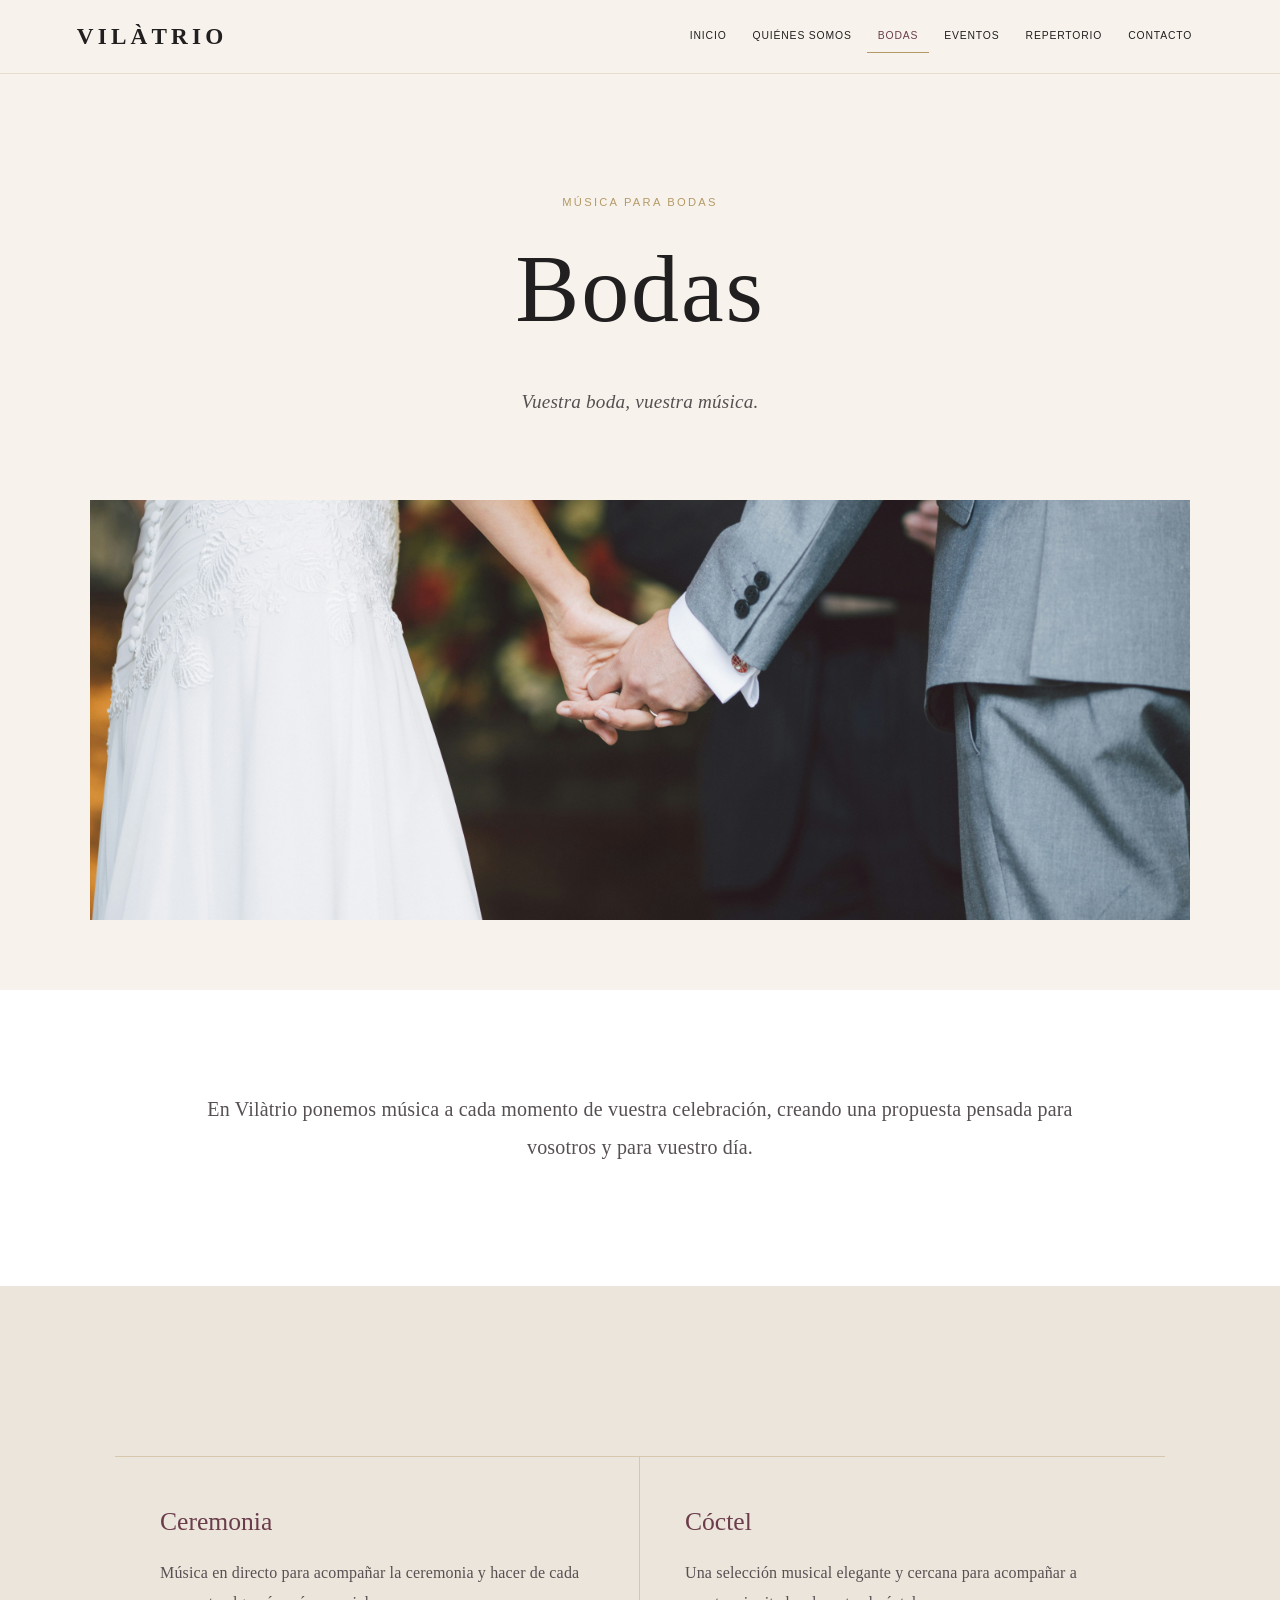
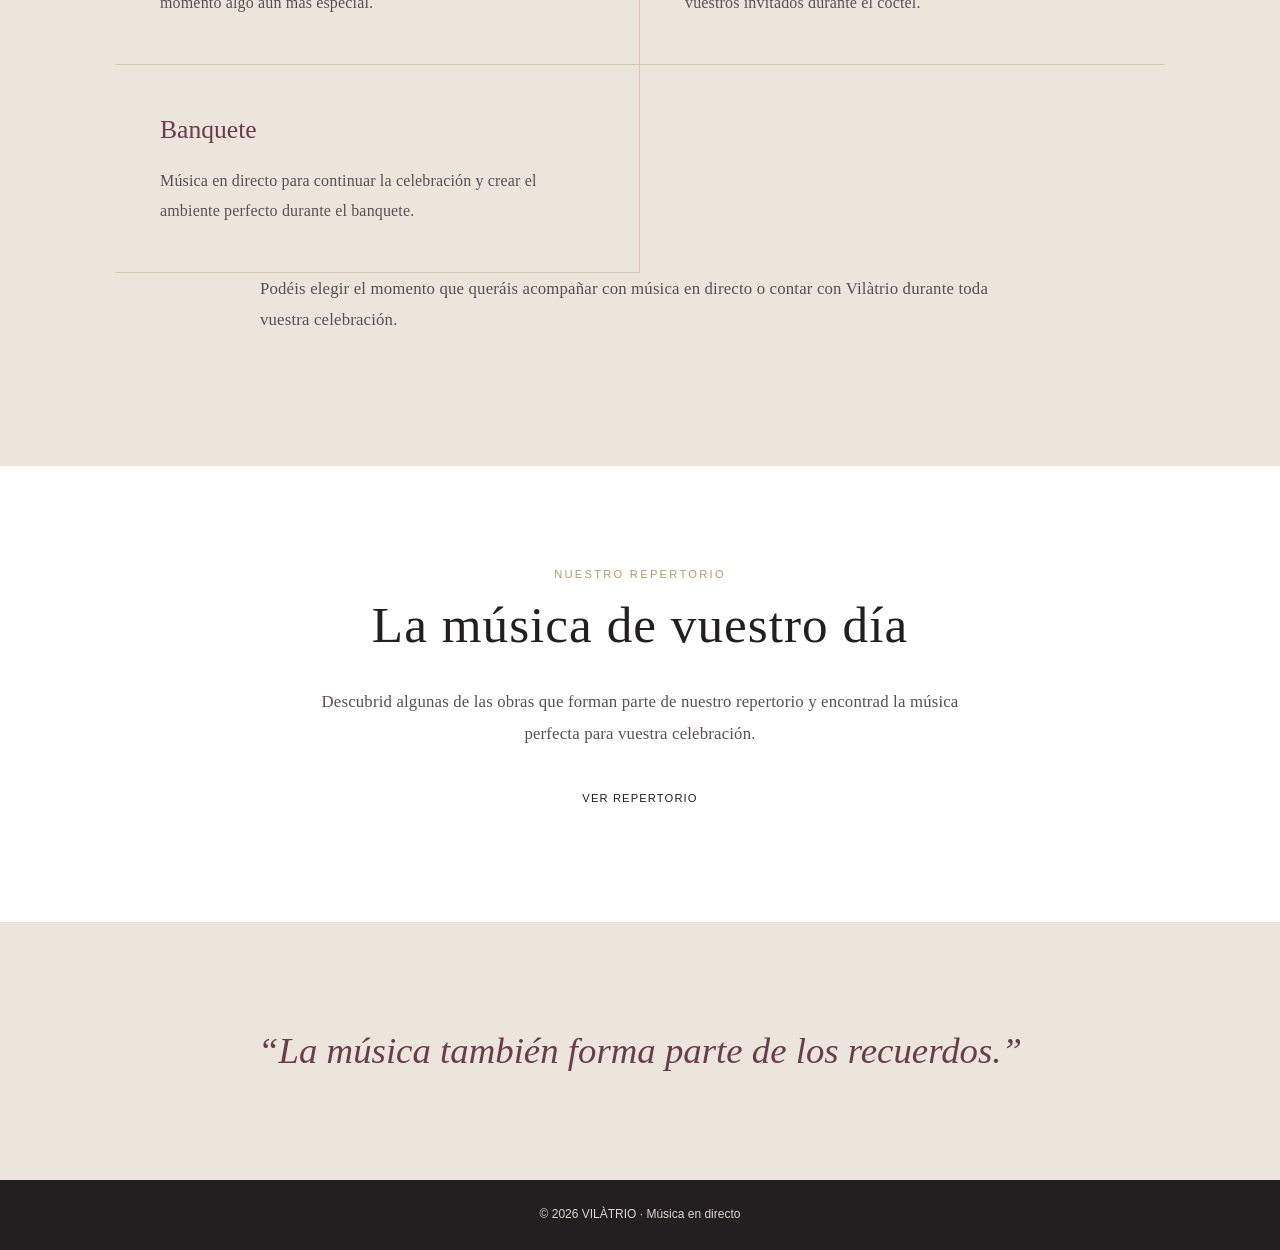
==== bodas.html @ 9347cb8e "Update bodas.html" ====
<!doctype html>
<html lang="es">

<head>
<meta charset="utf-8">
<meta name="viewport" content="width=device-width, initial-scale=1">
<title>VILÀTRIO | Bodas</title>
<link rel="stylesheet" href="style.css">
</head>

<body>

<nav>
    <a class="logo" href="index.html">VILÀTRIO</a>

    <div class="tabs">
        <a href="index.html">Inicio</a>
        <a href="vilatrio.html">Quiénes somos</a>
        <a class="active" href="bodas.html">Bodas</a>
        <a href="eventos.html">Eventos</a>
        <a href="repertorio.html">Repertorio</a>
        <a href="contacto.html">Contacto</a>
    </div>
</nav>

<section class="wedding-intro">

    <div class="section-head">

        <div class="eyebrow">Música para bodas</div>

        <h1>Bodas</h1>

        <p>
            Vuestra boda, vuestra música.
        </p>

    </div>

</section>

<section class="wedding-image">

    <img src="the-hk-photo-company-t72WgCWLZpQ-unsplash.jpg"
         alt="Momento de una boda">

</section>

<section class="wedding-introduction">

    <div class="about-content">

        <p>
            En Vilàtrio ponemos música a cada momento de vuestra celebración,
            creando una propuesta pensada para vosotros y para vuestro día.
        </p>

    </div>

</section>

<section class="wedding-moments">

    <div class="wedding-moment-list">

        <div class="wedding-moment">

            <h3>Ceremonia</h3>

            <p>
                Música en directo para acompañar la ceremonia y hacer de cada
                momento algo aún más especial.
            </p>

        </div>

        <div class="wedding-moment">

            <h3>Cóctel</h3>

            <p>
                Una selección musical elegante y cercana para acompañar a
                vuestros invitados durante el cóctel.
            </p>

        </div>

        <div class="wedding-moment">

            <h3>Banquete</h3>

            <p>
                Música en directo para continuar la celebración y crear el
                ambiente perfecto durante el banquete.
            </p>

        </div>

    </div>

    <div class="about-content wedding-choice">

        <p>
            Podéis elegir el momento que queráis acompañar con música en directo
            o contar con Vilàtrio durante toda vuestra celebración.
        </p>

    </div>

</section>

<section class="wedding-repertoire">

    <div class="section-head">

        <div class="eyebrow">Nuestro repertorio</div>

        <h2>La música de vuestro día</h2>

        <p>
            Descubrid algunas de las obras que forman parte de nuestro repertorio
            y encontrad la música perfecta para vuestra celebración.
        </p>

        <br>

        <a class="btn" href="repertorio.html">
            Ver repertorio
        </a>

    </div>

</section>

<section class="quote">

    <blockquote>
        “La música también forma parte de los recuerdos.”
    </blockquote>

</section>

<footer>
    © 2026 VILÀTRIO · Música en directo
</footer>

</body>
</html>
---- style.css ----
:root {
    --cream: #f7f3ec;
    --dark: #211f20;
    --burgundy: #6b3d4b;
    --gold: #b59a67;
    --white: #ffffff;
}

* {
    box-sizing: border-box;
    margin: 0;
    padding: 0;
}

html {
    scroll-behavior: smooth;
}

body {
    font-family: Georgia, "Times New Roman", serif;
    color: var(--dark);
    background: var(--cream);
    line-height: 1.6;
}

/* NAVEGACIÓN */

nav {
    position: sticky;
    top: 0;
    z-index: 10;
    display: flex;
    justify-content: space-between;
    align-items: center;
    padding: 18px 6%;
    background: rgba(247, 243, 236, 0.96);
    backdrop-filter: blur(10px);
    border-bottom: 1px solid rgba(181, 154, 103, 0.25);
}

.logo {
    font-size: 1.45rem;
    letter-spacing: 0.18em;
    color: var(--dark);
    font-weight: bold;
    text-decoration: none;
}

.tabs {
    display: flex;
    gap: 4px;
    flex-wrap: wrap;
    justify-content: flex-end;
}

.tabs a {
    font-family: Arial, sans-serif;
    text-transform: uppercase;
    letter-spacing: 0.08em;
    font-size: 0.65rem;
    color: var(--dark);
    text-decoration: none;
    padding: 8px 11px;
    border-bottom: 1px solid transparent;
    transition: 0.25s;
}

.tabs a:hover,
.tabs a.active {
    color: var(--burgundy);
    border-bottom-color: var(--gold);
}

/* PORTADA */

.hero {
    min-height: calc(100vh - 72px);
    display: grid;
    place-items: center;
    text-align: center;
    padding: 100px 7%;
    position: relative;
    overflow: hidden;

    /* Aquí irá la foto del trío */
    background-image:
        linear-gradient(
            rgba(20, 18, 18, 0.38),
            rgba(20, 18, 18, 0.38)
        ),
        url("hero.jpg");

    background-size: cover;
    background-position: center;
    background-repeat: no-repeat;
    color: white;
}

.hero-content {
    position: relative;
    z-index: 2;
}

.hero-logo {
    font-size: clamp(4rem, 11vw, 8rem);
    line-height: 0.9;
    letter-spacing: 0.1em;
    font-weight: normal;
    margin-bottom: 22px;
    text-shadow: 0 2px 18px rgba(0, 0, 0, 0.25);
}

.hero-subtitle {
    font-family: Arial, sans-serif;
    font-size: clamp(0.9rem, 2vw, 1.15rem);
    text-transform: uppercase;
    letter-spacing: 0.28em;
    margin-bottom: 35px;
    text-shadow: 0 2px 10px rgba(0, 0, 0, 0.3);
}

.btn {
    display: inline-block;
    background: var(--white);
    color: var(--dark);
    text-decoration: none;
    padding: 14px 27px;
    font-family: Arial, sans-serif;
    text-transform: uppercase;
    letter-spacing: 0.1em;
    font-size: 0.7rem;
    transition: 0.25s;
}

.btn:hover {
    background: var(--burgundy);
    color: white;
}

/* INTRODUCCIÓN */

section {
    padding: 100px 7%;
}

.intro {
    background: var(--cream);
}

.section-head {
    max-width: 760px;
    margin: 0 auto;
    text-align: center;
}

.section-head h2 {
    font-size: clamp(2rem, 4.5vw, 3.2rem);
    font-weight: normal;
    color: var(--dark);
    margin-bottom: 20px;
}

.section-head p {
    font-size: 1.05rem;
    color: #575052;
    max-width: 650px;
    margin: auto;
}

/* FRASE */

.quote {
    text-align: center;
    background: #ece5dc;
}

.quote blockquote {
    max-width: 850px;
    margin: auto;
    font-size: clamp(1.5rem, 3vw, 2.3rem);
    font-style: italic;
    color: var(--burgundy);
}

/* ELEMENTOS GENERALES */

.eyebrow {
    font-family: Arial, sans-serif;
    text-transform: uppercase;
    letter-spacing: 0.2em;
    color: var(--gold);
    font-size: 0.7rem;
}

footer {
    padding: 25px;
    background: var(--dark);
    color: #ddd6ce;
    text-align: center;
    font-family: Arial, sans-serif;
    font-size: 0.75rem;
}

/* MÓVIL */

@media (max-width: 800px) {

    nav {
        padding: 13px 4%;
        align-items: center;
        gap: 10px;
    }

    .logo {
        font-size: 1rem;
        flex-shrink: 0;
    }

    .tabs {
        gap: 1px;
    }

    .tabs a {
        font-size: 0.5rem;
        padding: 5px 5px;
    }

    .hero {
        min-height: calc(100vh - 60px);
        padding: 80px 6%;
    }

    .hero-logo {
        font-size: clamp(3rem, 15vw, 5rem);
    }

    .hero-subtitle {
        font-size: 0.7rem;
        letter-spacing: 0.2em;
    }

    section {
        padding: 75px 6%;
    }
}
/* PÁGINAS INTERIORES */

.about-intro {
    background: var(--cream);
    padding: 120px 7% 100px;
}

.about-intro h1 {
    font-size: clamp(3rem, 7vw, 5.5rem);
    color: var(--dark);
    font-weight: normal;
    letter-spacing: .03em;
    margin-bottom: 22px;
}

.about-intro .section-head p {
    font-size: 1.15rem;
    color: #575052;
}

.about-text {
    background: white;
    padding: 95px 7%;
}

.about-content {
    max-width: 760px;
    margin: auto;
}

.about-content h2 {
    font-size: clamp(2rem, 4vw, 3rem);
    font-weight: normal;
    color: var(--burgundy);
    margin-bottom: 28px;
}

.about-content p {
    color: #575052;
    font-size: 1.05rem;
    margin-bottom: 20px;
}

.musicians {
    background: #ece5dc;
}

.wedding-options,
.event-options {
    background: var(--cream);
}

.wedding-options .cards,
.event-options .cards {
    max-width: 1100px;
    margin: 55px auto 0;
    display: grid;
    grid-template-columns: repeat(3, 1fr);
    gap: 25px;
}

.wedding-options .card,
.event-options .card {
    background: white;
    border: 1px solid rgba(181,154,103,.35);
    padding: 38px 30px;
    text-align: center;
}

.wedding-options .card h3,
.event-options .card h3 {
    color: var(--burgundy);
    font-size: 1.35rem;
    font-weight: normal;
    margin-bottom: 12px;
}

.wedding-options .card p,
.event-options .card p {
    color: #575052;
    font-size: .95rem;
}

.repertoire-link {
    background: white;
    text-align: center;
}

@media(max-width:800px) {

    .about-intro {
        padding: 85px 6% 70px;
    }

    .about-text {
        padding: 70px 6%;
    }

    .wedding-options .cards,
    .event-options .cards {
        grid-template-columns: 1fr;
        margin-top: 40px;
    }

}
/* REPERTORIO */

.repertoire-categories {
    background: #ece5dc;
}

.repertoire-list {
    max-width: 1050px;
    margin: 55px auto 0;
    display: grid;
    grid-template-columns: repeat(2, 1fr);
    gap: 0;
    border-top: 1px solid rgba(181,154,103,.4);
}

.repertoire-list > div {
    padding: 40px 45px;
    border-bottom: 1px solid rgba(181,154,103,.4);
}

.repertoire-list > div:nth-child(odd) {
    border-right: 1px solid rgba(181,154,103,.4);
}

.repertoire-list h3 {
    font-size: 1.5rem;
    font-weight: normal;
    color: var(--burgundy);
    margin-bottom: 12px;
}

.repertoire-list p {
    color: #575052;
    font-size: 1rem;
    max-width: 430px;
}

.dossier-link {
    background: var(--cream);
    text-align: center;
}

.dossier-link .section-head {
    max-width: 700px;
}

@media(max-width:800px) {

    .repertoire-list {
        grid-template-columns: 1fr;
    }

    .repertoire-list > div {
        padding: 32px 10px;
    }

    .repertoire-list > div:nth-child(odd) {
        border-right: none;
    }

}
/* CONTACTO */

.contact-intro {
    background: var(--cream);
    padding: 120px 7% 100px;
}

.contact-intro h1 {
    font-size: clamp(3rem, 7vw, 5.5rem);
    color: var(--dark);
    font-weight: normal;
    margin-bottom: 22px;
}

.contact-intro .section-head p {
    font-size: 1.15rem;
    color: #575052;
}

.contact-details {
    background: white;
    padding: 95px 7%;
}

.contact-content {
    max-width: 1050px;
    margin: auto;
    display: grid;
    grid-template-columns: 1fr 1fr;
    gap: 80px;
    align-items: center;
}

.contact-text h2 {
    font-size: clamp(2rem, 4vw, 3rem);
    font-weight: normal;
    color: var(--burgundy);
    margin-bottom: 25px;
}

.contact-text p {
    color: #575052;
    font-size: 1.05rem;
    margin-bottom: 20px;
}

.contact-links {
    display: flex;
    flex-direction: column;
    align-items: flex-start;
    gap: 16px;
}

.contact-links a:not(.btn) {
    color: var(--dark);
    text-decoration: none;
    font-size: 1rem;
    border-bottom: 1px solid rgba(181,154,103,.45);
    padding-bottom: 5px;
    transition: .25s;
}

.contact-links a:not(.btn):hover {
    color: var(--burgundy);
}

.contact-links .btn {
    margin-top: 15px;
}

.moments {
    background: #ece5dc;
}

.gallery {
    max-width: 1100px;
    margin: 55px auto 0;
    display: grid;
    grid-template-columns: repeat(3, 1fr);
    gap: 20px;
}

.gallery-placeholder {
    min-height: 330px;
    background: rgba(255,255,255,.55);
    border: 1px solid rgba(181,154,103,.35);
    display: grid;
    place-items: center;
}

.gallery-placeholder span {
    font-family: Arial, sans-serif;
    text-transform: uppercase;
    letter-spacing: .15em;
    font-size: .65rem;
    color: #8a7d7f;
}

@media(max-width:800px) {

    .contact-intro {
        padding: 85px 6% 70px;
    }

    .contact-details {
        padding: 70px 6%;
    }

    .contact-content {
        grid-template-columns: 1fr;
        gap: 50px;
    }

    .gallery {
        grid-template-columns: 1fr;
        margin-top: 40px;
    }

    .gallery-placeholder {
        min-height: 250px;
    }

}
/* IMÁGENES AMBIENTALES */

.about-image {
    width: 100%;
    padding: 45px 7%;
    background: white;
    display: flex;
    justify-content: center;
}

.about-image img {
    width: 650px;
    height: 400px !important;
    object-fit: cover;
    display: block;
}

@media(max-width:800px) {

    .about-image {
        padding: 35px 6%;
    }

    .about-image img {
        width: 100%;
        max-width: 420px;
        height: 260px !important;
    }

}
/* BODAS */

.wedding-intro {
    background: var(--cream);
    padding: 120px 7% 80px;
}

.wedding-intro h1 {
    font-size: clamp(3.5rem, 8vw, 6rem);
    font-weight: 400;
    color: var(--dark);
    letter-spacing: .03em;
    margin-bottom: 18px;
}

.wedding-intro .section-head p {
    font-size: 1.2rem;
    color: #575052;
    font-style: italic;
}

.wedding-image {
    width: 100%;
    padding: 0 7% 90px;
    background: var(--cream);
    display: flex;
    justify-content: center;
}

.wedding-image img {
    width: 100%;
    max-width: 1100px;
    height: 520px;
    object-fit: cover;
    display: block;
}

.wedding-introduction {
    background: white;
    padding: 100px 7%;
}

.wedding-moments {
    background: #ece5dc;
    padding: 110px 7%;
}

.wedding-moment-list {
    max-width: 1050px;
    margin: 60px auto 0;
    display: grid;
    grid-template-columns: repeat(2, 1fr);
    border-top: 1px solid rgba(181,154,103,.4);
}

.wedding-moment {
    padding: 45px;
    border-bottom: 1px solid rgba(181,154,103,.4);
}

.wedding-moment:nth-child(odd) {
    border-right: 1px solid rgba(181,154,103,.4);
}

.wedding-moment h3 {
    font-size: 1.6rem;
    font-weight: 400;
    color: var(--burgundy);
    margin-bottom: 15px;
}

.wedding-moment p {
    color: #575052;
    font-size: 1rem;
    line-height: 1.9;
    font-weight: 400;
}

.wedding-repertoire {
    background: white;
    text-align: center;
    padding: 100px 7%;
}

/* TEXTO MÁS FINO Y ELEGANTE */

.about-content p,
.section-head p,
.wedding-moment p,
.contact-text p,
.repertoire-list p {
    font-weight: 400;
    line-height: 1.9;
    letter-spacing: .01em;
}

.about-content h2,
.section-head h2,
.about-intro h1,
.contact-intro h1,
.wedding-intro h1 {
    font-weight: 400;
    letter-spacing: .02em;
}

@media(max-width:800px) {

    .wedding-intro {
        padding: 85px 6% 60px;
    }

    .wedding-image {
        padding: 0 6% 65px;
    }

    .wedding-image img {
        height: 360px;
    }

    .wedding-introduction {
        padding: 75px 6%;
    }

    .wedding-moments {
        padding: 75px 6%;
    }

    .wedding-moment-list {
        grid-template-columns: 1fr;
        margin-top: 40px;
    }

    .wedding-moment {
        padding: 32px 10px;
    }

    .wedding-moment:nth-child(odd) {
        border-right: none;
    }

    .wedding-repertoire {
        padding: 75px 6%;
    }

}
/* AJUSTE DEFINITIVO IMAGEN BODAS */

.wedding-image {
    width: 100%;
    padding: 0 7% 70px !important;
    background: var(--cream);
    display: flex;
    justify-content: center;
}

.wedding-image img {
    display: block !important;
    width: 100% !important;
    max-width: 1100px !important;
    height: 420px !important;
    max-height: 420px !important;
    object-fit: cover !important;
}
.wedding-introduction .about-content {
    max-width: 900px;
    text-align: center;
}

.wedding-introduction .about-content p {
    font-size: 1.25rem;
    line-height: 1.9;
}
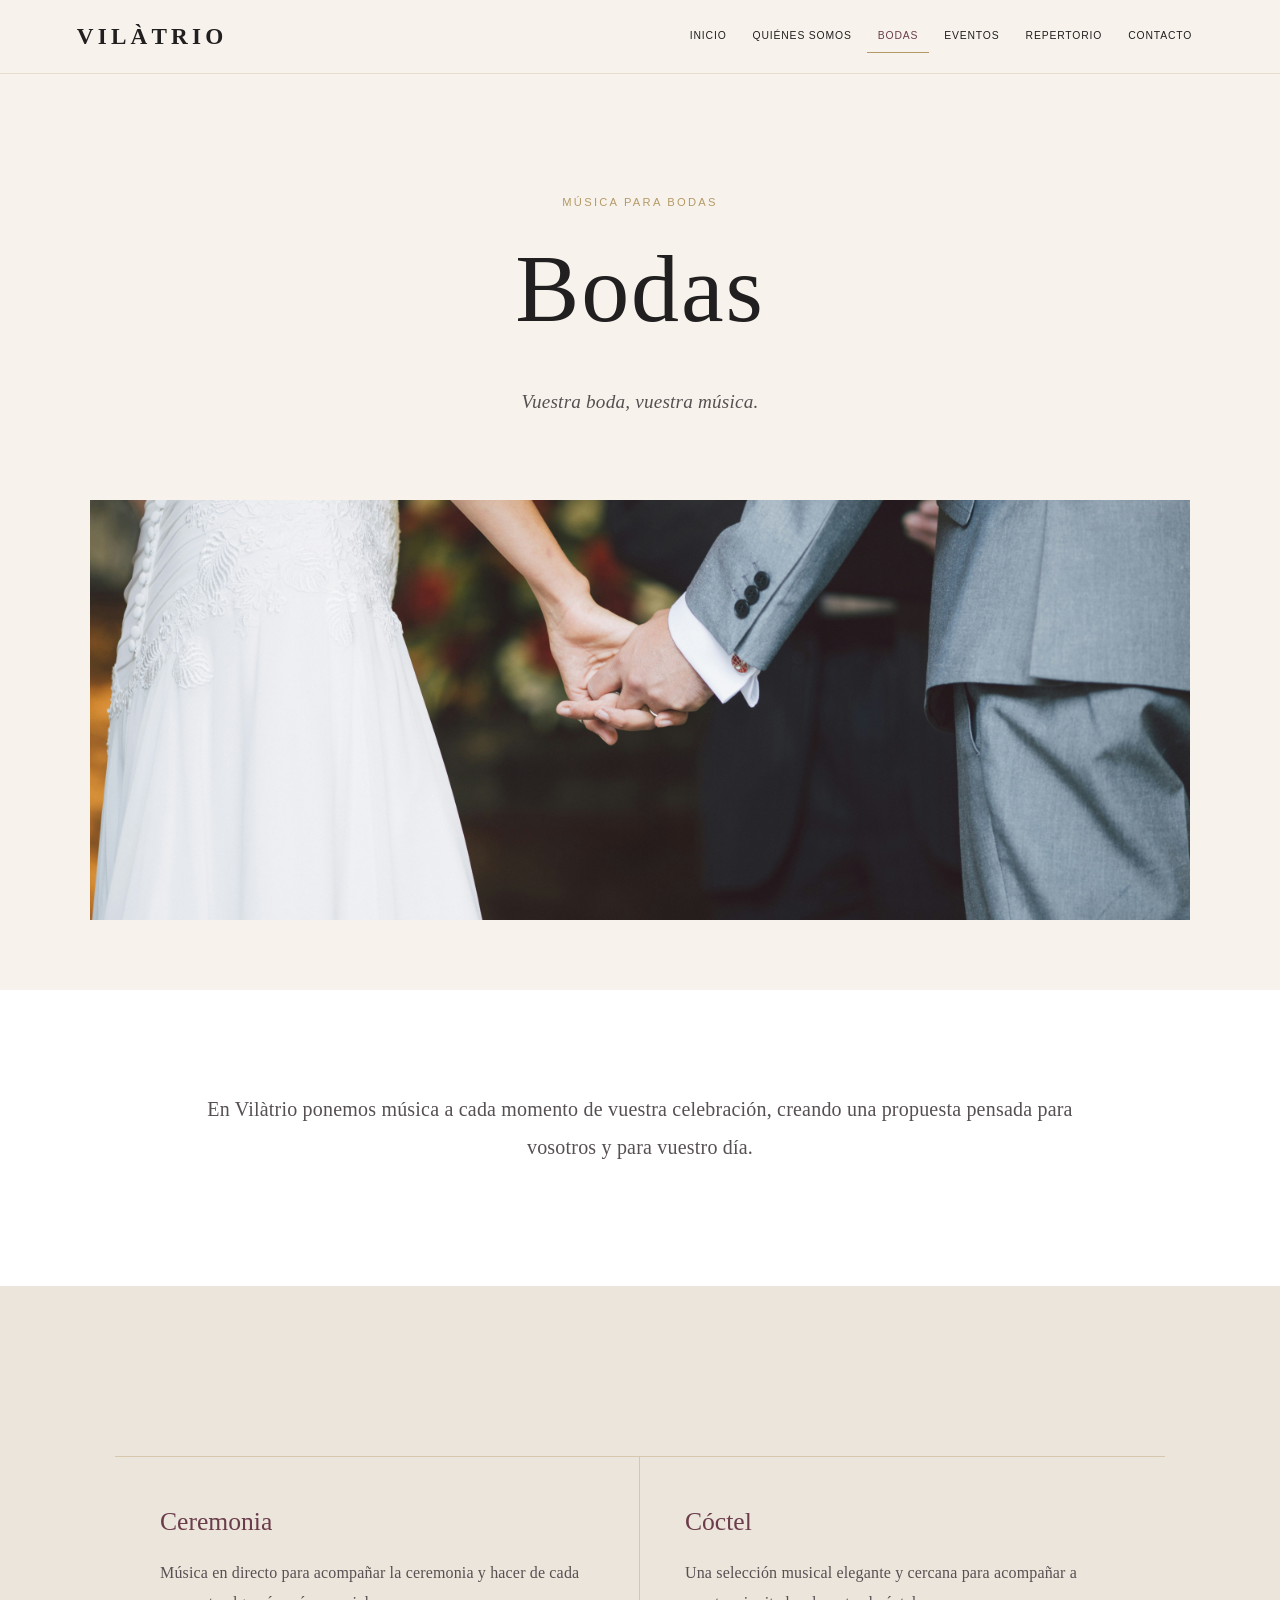
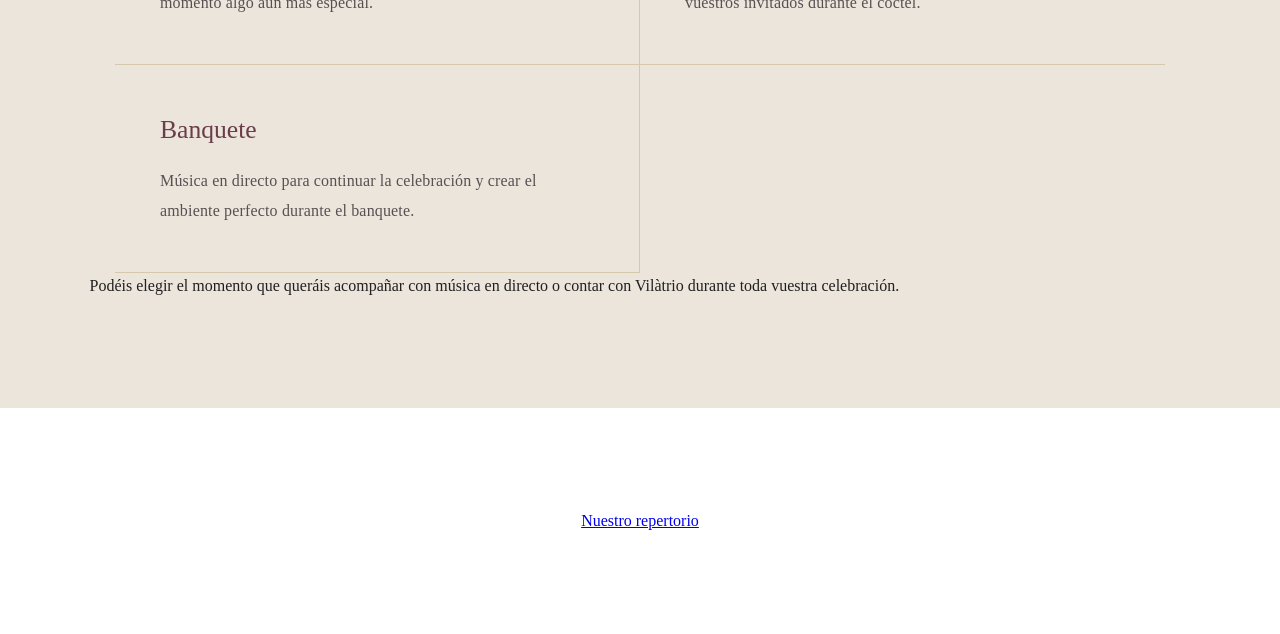
==== commit bfea86a8: "Update bodas.html" ====
--- a/bodas.html
+++ b/bodas.html
@@ -98,7 +98,7 @@
 
     </div>
 
-    <div class="about-content wedding-choice">
+    <div class="wedding-choice">
 
         <p>
             Podéis elegir el momento que queráis acompañar con música en directo
@@ -111,38 +111,11 @@
 
 <section class="wedding-repertoire">
 
-    <div class="section-head">
-
-        <div class="eyebrow">Nuestro repertorio</div>
-
-        <h2>La música de vuestro día</h2>
-
-        <p>
-            Descubrid algunas de las obras que forman parte de nuestro repertorio
-            y encontrad la música perfecta para vuestra celebración.
-        </p>
-
-        <br>
-
-        <a class="btn" href="repertorio.html">
-            Ver repertorio
-        </a>
-
-    </div>
+    <a class="repertoire-button" href="repertorio.html">
+        Nuestro repertorio
+    </a>
 
 </section>
 
-<section class="quote">
-
-    <blockquote>
-        “La música también forma parte de los recuerdos.”
-    </blockquote>
-
-</section>
-
-<footer>
-    © 2026 VILÀTRIO · Música en directo
-</footer>
-
 </body>
 </html>
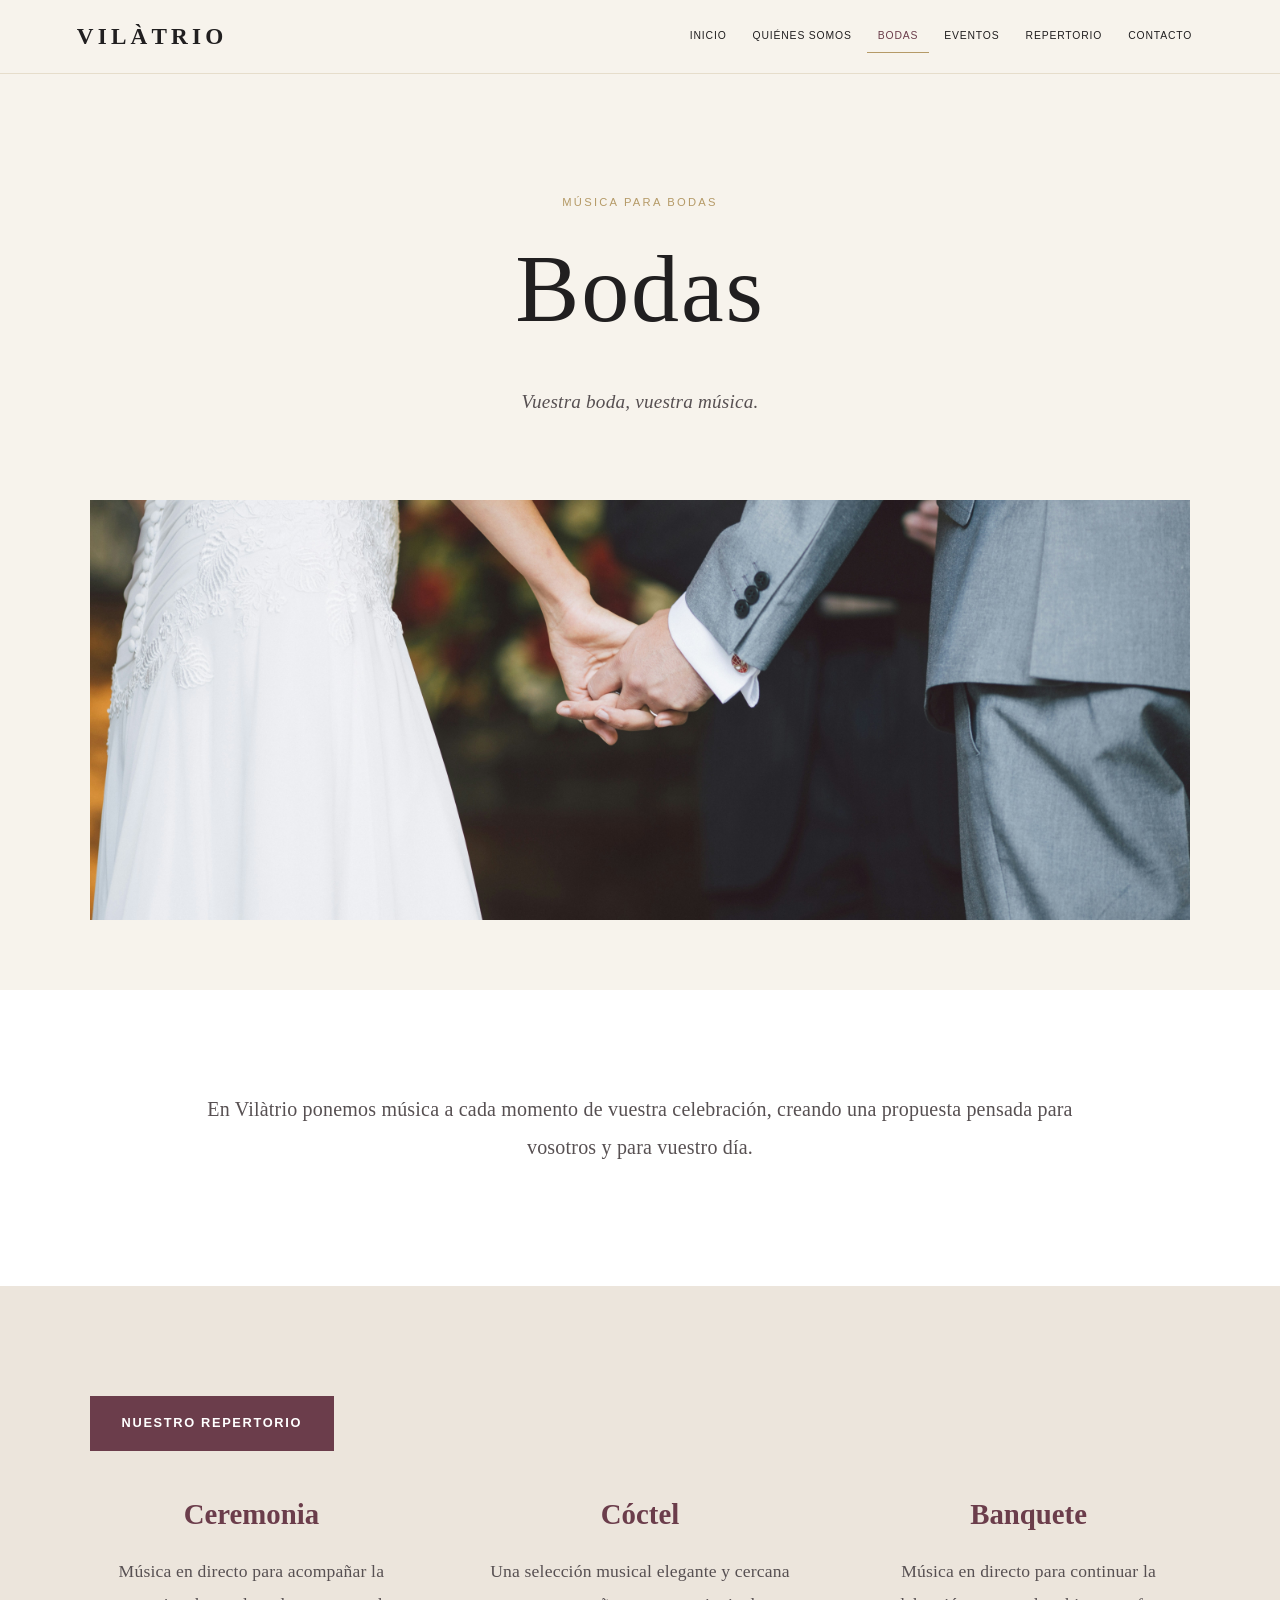
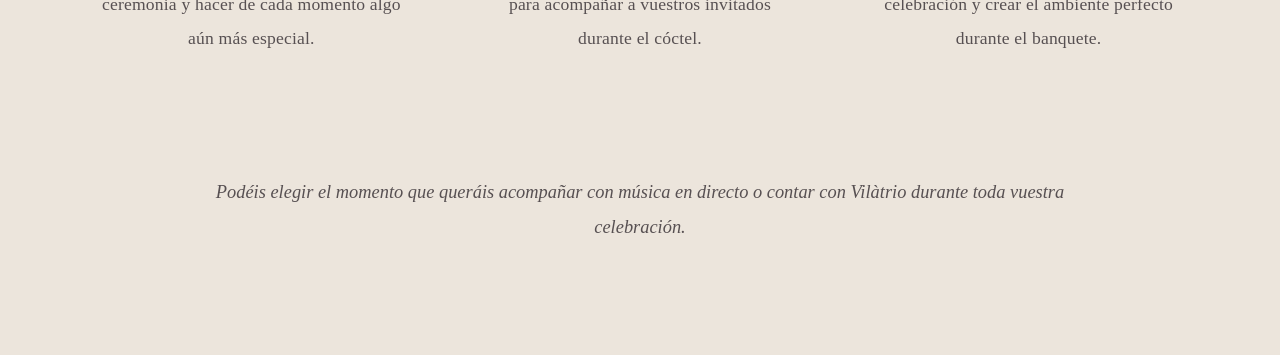
==== commit 20a23f16: "Update bodas.html" ====
--- a/bodas.html
+++ b/bodas.html
@@ -61,6 +61,10 @@
 
 <section class="wedding-moments">
 
+    <a class="repertoire-button" href="repertorio.html">
+        Nuestro repertorio
+    </a>
+
     <div class="wedding-moment-list">
 
         <div class="wedding-moment">
@@ -109,13 +113,5 @@
 
 </section>
 
-<section class="wedding-repertoire">
-
-    <a class="repertoire-button" href="repertorio.html">
-        Nuestro repertorio
-    </a>
-
-</section>
-
 </body>
 </html>
--- a/style.css
+++ b/style.css
@@ -82,7 +82,6 @@
     position: relative;
     overflow: hidden;
 
-    /* Aquí irá la foto del trío */
     background-image:
         linear-gradient(
             rgba(20, 18, 18, 0.38),
@@ -243,6 +242,7 @@
         padding: 75px 6%;
     }
 }
+
 /* PÁGINAS INTERIORES */
 
 .about-intro {
@@ -346,8 +346,8 @@
         grid-template-columns: 1fr;
         margin-top: 40px;
     }
-
-}
+}
+
 /* REPERTORIO */
 
 .repertoire-categories {
@@ -407,8 +407,8 @@
     .repertoire-list > div:nth-child(odd) {
         border-right: none;
     }
-
-}
+}
+
 /* CONTACTO */
 
 .contact-intro {
@@ -530,8 +530,8 @@
     .gallery-placeholder {
         min-height: 250px;
     }
-
-}
+}
+
 /* IMÁGENES AMBIENTALES */
 
 .about-image {
@@ -560,8 +560,8 @@
         max-width: 420px;
         height: 260px !important;
     }
-
-}
+}
+
 /* BODAS */
 
 .wedding-intro {
@@ -585,18 +585,19 @@
 
 .wedding-image {
     width: 100%;
-    padding: 0 7% 90px;
+    padding: 0 7% 70px;
     background: var(--cream);
     display: flex;
     justify-content: center;
 }
 
 .wedding-image img {
+    display: block;
     width: 100%;
     max-width: 1100px;
-    height: 520px;
+    height: 420px;
+    max-height: 420px;
     object-fit: cover;
-    display: block;
 }
 
 .wedding-introduction {
@@ -604,46 +605,82 @@
     padding: 100px 7%;
 }
 
+.wedding-introduction .about-content {
+    max-width: 900px;
+    text-align: center;
+}
+
+.wedding-introduction .about-content p {
+    font-size: 1.25rem;
+    line-height: 1.9;
+}
+
 .wedding-moments {
     background: #ece5dc;
     padding: 110px 7%;
 }
 
 .wedding-moment-list {
-    max-width: 1050px;
-    margin: 60px auto 0;
+    max-width: 1150px;
+    margin: 20px auto 0;
     display: grid;
-    grid-template-columns: repeat(2, 1fr);
-    border-top: 1px solid rgba(181,154,103,.4);
+    grid-template-columns: repeat(3, 1fr);
+    gap: 65px;
 }
 
 .wedding-moment {
-    padding: 45px;
-    border-bottom: 1px solid rgba(181,154,103,.4);
-}
-
-.wedding-moment:nth-child(odd) {
-    border-right: 1px solid rgba(181,154,103,.4);
+    padding: 20px 10px;
+    text-align: center;
 }
 
 .wedding-moment h3 {
-    font-size: 1.6rem;
-    font-weight: 400;
+    font-size: 1.8rem;
+    font-weight: bold;
     color: var(--burgundy);
-    margin-bottom: 15px;
+    margin-bottom: 18px;
 }
 
 .wedding-moment p {
     color: #575052;
-    font-size: 1rem;
+    font-size: 1.1rem;
     line-height: 1.9;
-    font-weight: 400;
+}
+
+.wedding-choice {
+    max-width: 850px;
+    margin: 100px auto 0;
+    text-align: center;
+}
+
+.wedding-choice p {
+    color: #575052;
+    font-size: 1.15rem;
+    line-height: 1.9;
+    font-style: italic;
 }
 
 .wedding-repertoire {
     background: white;
-    text-align: center;
-    padding: 100px 7%;
+    padding: 110px 7%;
+    text-align: center;
+}
+
+.repertoire-button {
+    display: inline-block;
+    background: var(--burgundy);
+    color: white;
+    text-decoration: none;
+    padding: 17px 32px;
+    font-family: Arial, sans-serif;
+    text-transform: uppercase;
+    letter-spacing: .13em;
+    font-size: .8rem;
+    font-weight: bold;
+    transition: .25s;
+}
+
+.repertoire-button:hover {
+    background: var(--dark);
 }
 
 /* TEXTO MÁS FINO Y ELEGANTE */
@@ -667,6 +704,8 @@
     letter-spacing: .02em;
 }
 
+/* MÓVIL - BODAS */
+
 @media(max-width:800px) {
 
     .wedding-intro {
@@ -691,46 +730,27 @@
 
     .wedding-moment-list {
         grid-template-columns: 1fr;
-        margin-top: 40px;
+        gap: 35px;
+        margin-top: 20px;
     }
 
     .wedding-moment {
-        padding: 32px 10px;
-    }
-
-    .wedding-moment:nth-child(odd) {
-        border-right: none;
+        padding: 15px 10px;
+    }
+
+    .wedding-moment h3 {
+        font-size: 1.6rem;
+    }
+
+    .wedding-moment p {
+        font-size: 1.05rem;
+    }
+
+    .wedding-choice {
+        margin-top: 70px;
     }
 
     .wedding-repertoire {
-        padding: 75px 6%;
-    }
-
-}
-/* AJUSTE DEFINITIVO IMAGEN BODAS */
-
-.wedding-image {
-    width: 100%;
-    padding: 0 7% 70px !important;
-    background: var(--cream);
-    display: flex;
-    justify-content: center;
-}
-
-.wedding-image img {
-    display: block !important;
-    width: 100% !important;
-    max-width: 1100px !important;
-    height: 420px !important;
-    max-height: 420px !important;
-    object-fit: cover !important;
-}
-.wedding-introduction .about-content {
-    max-width: 900px;
-    text-align: center;
-}
-
-.wedding-introduction .about-content p {
-    font-size: 1.25rem;
-    line-height: 1.9;
-}
+        padding: 80px 6%;
+    }
+}
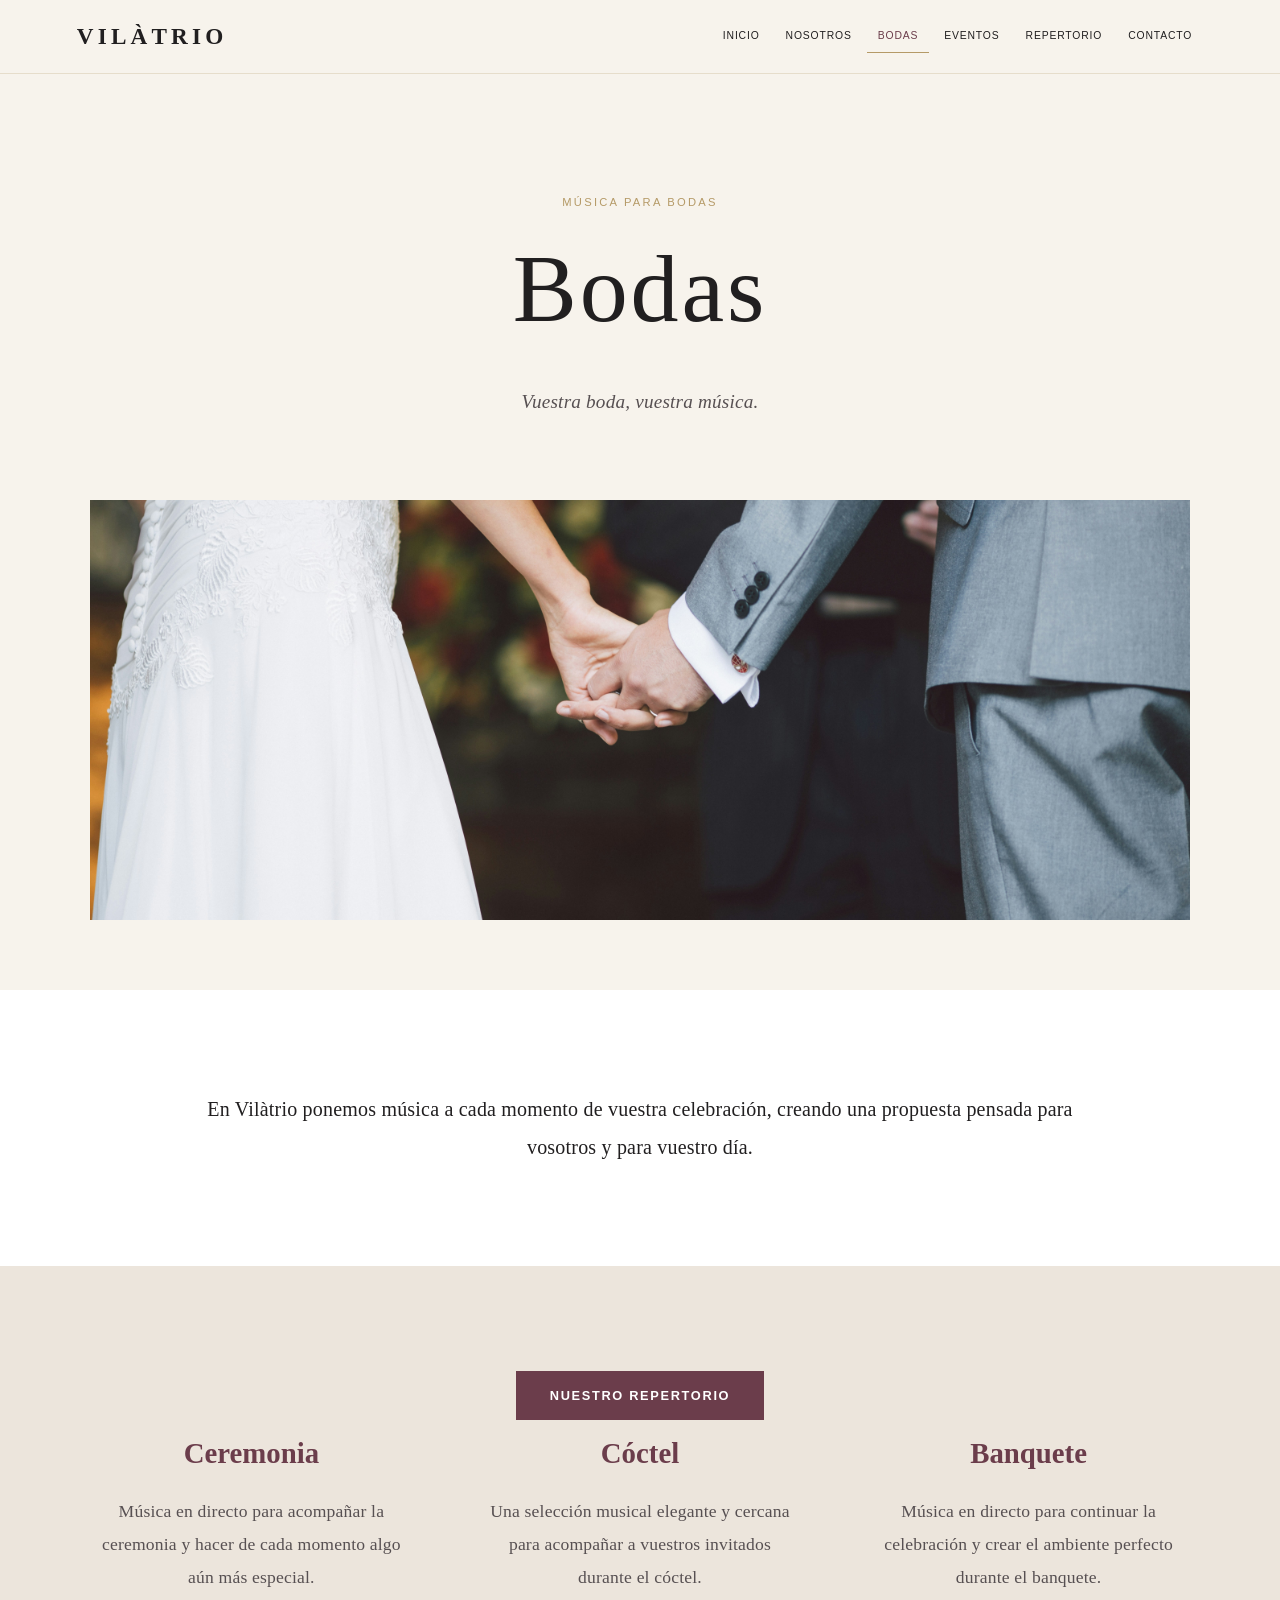
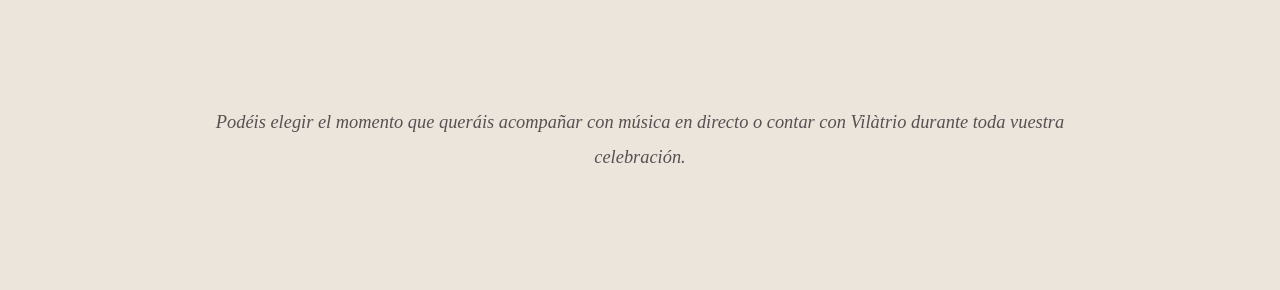
==== commit 3abd6389: "Rename 'Quiénes somos' link to 'Nosotros'" ====
--- a/bodas.html
+++ b/bodas.html
@@ -15,7 +15,7 @@
 
     <div class="tabs">
         <a href="index.html">Inicio</a>
-        <a href="vilatrio.html">Quiénes somos</a>
+        <a href="vilatrio.html">Nosotros</a>
         <a class="active" href="bodas.html">Bodas</a>
         <a href="eventos.html">Eventos</a>
         <a href="repertorio.html">Repertorio</a>
--- a/style.css
+++ b/style.css
@@ -22,6 +22,7 @@
     background: var(--cream);
     line-height: 1.6;
 }
+
 
 /* NAVEGACIÓN */
 
@@ -71,6 +72,7 @@
     border-bottom-color: var(--gold);
 }
 
+
 /* PORTADA */
 
 .hero {
@@ -81,14 +83,12 @@
     padding: 100px 7%;
     position: relative;
     overflow: hidden;
-
     background-image:
         linear-gradient(
             rgba(20, 18, 18, 0.38),
             rgba(20, 18, 18, 0.38)
         ),
         url("hero.jpg");
-
     background-size: cover;
     background-position: center;
     background-repeat: no-repeat;
@@ -136,14 +136,11 @@
     color: white;
 }
 
-/* INTRODUCCIÓN */
+
+/* GENERALES */
 
 section {
     padding: 100px 7%;
-}
-
-.intro {
-    background: var(--cream);
 }
 
 .section-head {
@@ -165,23 +162,6 @@
     max-width: 650px;
     margin: auto;
 }
-
-/* FRASE */
-
-.quote {
-    text-align: center;
-    background: #ece5dc;
-}
-
-.quote blockquote {
-    max-width: 850px;
-    margin: auto;
-    font-size: clamp(1.5rem, 3vw, 2.3rem);
-    font-style: italic;
-    color: var(--burgundy);
-}
-
-/* ELEMENTOS GENERALES */
 
 .eyebrow {
     font-family: Arial, sans-serif;
@@ -200,95 +180,124 @@
     font-size: 0.75rem;
 }
 
-/* MÓVIL */
-
-@media (max-width: 800px) {
-
-    nav {
-        padding: 13px 4%;
-        align-items: center;
-        gap: 10px;
-    }
-
-    .logo {
-        font-size: 1rem;
-        flex-shrink: 0;
-    }
-
-    .tabs {
-        gap: 1px;
-    }
-
-    .tabs a {
-        font-size: 0.5rem;
-        padding: 5px 5px;
-    }
-
-    .hero {
-        min-height: calc(100vh - 60px);
-        padding: 80px 6%;
-    }
-
-    .hero-logo {
-        font-size: clamp(3rem, 15vw, 5rem);
-    }
-
-    .hero-subtitle {
-        font-size: 0.7rem;
-        letter-spacing: 0.2em;
-    }
-
-    section {
-        padding: 75px 6%;
-    }
-}
-
-/* PÁGINAS INTERIORES */
+
+/* NOSOTROS */
 
 .about-intro {
     background: var(--cream);
-    padding: 120px 7% 100px;
+    padding: 120px 7% 80px;
 }
 
 .about-intro h1 {
-    font-size: clamp(3rem, 7vw, 5.5rem);
+    font-size: clamp(3.5rem, 8vw, 6rem);
+    font-weight: 400;
     color: var(--dark);
-    font-weight: normal;
-    letter-spacing: .03em;
-    margin-bottom: 22px;
+    letter-spacing: 0.03em;
+    margin-bottom: 18px;
 }
 
 .about-intro .section-head p {
-    font-size: 1.15rem;
-    color: #575052;
+    font-size: 1.2rem;
+    color: #575052;
+    font-style: italic;
+}
+
+.about-image {
+    width: 100%;
+    padding: 0 7% 70px;
+    background: var(--cream);
+    display: flex;
+    justify-content: center;
+}
+
+.about-image-placeholder {
+    width: 100%;
+    max-width: 1100px;
+    height: 420px;
+    background: #e8e1d8;
+    display: grid;
+    place-items: center;
+}
+
+.about-image-placeholder span {
+    font-family: Arial, sans-serif;
+    text-transform: uppercase;
+    letter-spacing: 0.15em;
+    font-size: 0.7rem;
+    color: #8a7d7f;
 }
 
 .about-text {
     background: white;
-    padding: 95px 7%;
-}
-
-.about-content {
-    max-width: 760px;
+    padding: 100px 7% 55px;
+}
+
+.about-text .about-content {
+    max-width: 900px;
     margin: auto;
-}
-
-.about-content h2 {
-    font-size: clamp(2rem, 4vw, 3rem);
-    font-weight: normal;
+    text-align: left;
+}
+
+.about-text .about-content p {
+    color: #575052;
+    font-size: 1.2rem;
+    line-height: 1.9;
+    letter-spacing: 0.01em;
+}
+
+.musicians {
+    background: white;
+    padding: 30px 7% 115px;
+}
+
+.musicians-list {
+    max-width: 1050px;
+    margin: 0 auto;
+    display: grid;
+    grid-template-columns: repeat(3, 1fr);
+    gap: 60px;
+}
+
+.musician {
+    text-align: center;
+}
+
+.musician-photo {
+    width: 220px;
+    height: 220px;
+    margin: 0 auto 25px;
+    border-radius: 50%;
+    background: #e8e1d8;
+    display: grid;
+    place-items: center;
+    overflow: hidden;
+}
+
+.musician-photo span {
+    font-family: Arial, sans-serif;
+    text-transform: uppercase;
+    letter-spacing: 0.15em;
+    font-size: 0.65rem;
+    color: #8a7d7f;
+}
+
+.musician h3 {
+    font-size: 1.4rem;
+    font-weight: 400;
     color: var(--burgundy);
-    margin-bottom: 28px;
-}
-
-.about-content p {
-    color: #575052;
-    font-size: 1.05rem;
-    margin-bottom: 20px;
-}
-
-.musicians {
-    background: #ece5dc;
-}
+    margin-bottom: 5px;
+}
+
+.musician p {
+    font-family: Arial, sans-serif;
+    font-size: 0.75rem;
+    text-transform: uppercase;
+    letter-spacing: 0.12em;
+    color: #8a7d7f;
+}
+
+
+/* OPCIONES */
 
 .wedding-options,
 .event-options {
@@ -307,7 +316,7 @@
 .wedding-options .card,
 .event-options .card {
     background: white;
-    border: 1px solid rgba(181,154,103,.35);
+    border: 1px solid rgba(181, 154, 103, 0.35);
     padding: 38px 30px;
     text-align: center;
 }
@@ -323,7 +332,7 @@
 .wedding-options .card p,
 .event-options .card p {
     color: #575052;
-    font-size: .95rem;
+    font-size: 0.95rem;
 }
 
 .repertoire-link {
@@ -331,24 +340,8 @@
     text-align: center;
 }
 
-@media(max-width:800px) {
-
-    .about-intro {
-        padding: 85px 6% 70px;
-    }
-
-    .about-text {
-        padding: 70px 6%;
-    }
-
-    .wedding-options .cards,
-    .event-options .cards {
-        grid-template-columns: 1fr;
-        margin-top: 40px;
-    }
-}
-
-/* REPERTORIO */
+
+/* REPERTORIO ANTIGUO */
 
 .repertoire-categories {
     background: #ece5dc;
@@ -360,16 +353,16 @@
     display: grid;
     grid-template-columns: repeat(2, 1fr);
     gap: 0;
-    border-top: 1px solid rgba(181,154,103,.4);
+    border-top: 1px solid rgba(181, 154, 103, 0.4);
 }
 
 .repertoire-list > div {
     padding: 40px 45px;
-    border-bottom: 1px solid rgba(181,154,103,.4);
+    border-bottom: 1px solid rgba(181, 154, 103, 0.4);
 }
 
 .repertoire-list > div:nth-child(odd) {
-    border-right: 1px solid rgba(181,154,103,.4);
+    border-right: 1px solid rgba(181, 154, 103, 0.4);
 }
 
 .repertoire-list h3 {
@@ -390,24 +383,207 @@
     text-align: center;
 }
 
-.dossier-link .section-head {
+
+/* REPERTORIO - NUEVO DISEÑO */
+
+.repertoire-intro {
+    background: var(--cream);
+    padding: 120px 7% 80px;
+}
+
+.repertoire-intro h1 {
+    font-size: clamp(3.5rem, 8vw, 6rem);
+    font-weight: 400;
+    color: var(--dark);
+    letter-spacing: 0.03em;
+    margin-bottom: 18px;
+}
+
+.repertoire-intro .section-head p {
+    font-size: 1.2rem;
+    color: #575052;
+    font-style: italic;
+}
+
+
+/* BOTÓN DEL DOSSIER */
+
+.repertoire-button-container {
+    display: block;
+    margin-top: 30px;
+    text-align: center;
+}
+
+.repertoire-button {
+    display: inline-block !important;
+    background: var(--burgundy) !important;
+    color: #ffffff !important;
+    text-decoration: none !important;
+    padding: 17px 34px;
+    font-family: Arial, sans-serif;
+    text-transform: uppercase;
+    letter-spacing: 0.13em;
+    font-size: 0.8rem;
+    font-weight: bold;
+    line-height: 1.2;
+    transition: 0.25s;
+    visibility: visible !important;
+    opacity: 1 !important;
+}
+
+.repertoire-button:hover {
+    background: var(--dark) !important;
+    color: #ffffff !important;
+}
+
+
+/* IDEAS PARA VUESTRA BODA */
+
+.wedding-repertoire {
+    background: #ece5dc;
+    padding: 105px 7% 115px;
+}
+
+.wedding-repertoire .section-head {
+    max-width: 760px;
+}
+
+.wedding-repertoire .section-head h2 {
+    margin-top: 12px;
+    margin-bottom: 18px;
+}
+
+.wedding-repertoire .section-head > p {
+    margin-bottom: 55px;
+}
+
+.wedding-repertoire-list {
+    max-width: 650px;
+    margin: 0 auto;
+}
+
+.wedding-repertoire-item {
+    padding: 24px 10px;
+    border-bottom: 1px solid rgba(181, 154, 103, 0.4);
+    text-align: center;
+}
+
+.wedding-repertoire-item h3 {
+    font-family: Arial, sans-serif;
+    text-transform: uppercase;
+    letter-spacing: 0.12em;
+    font-size: 0.7rem;
+    font-weight: bold;
+    color: var(--gold);
+    margin-bottom: 10px;
+    text-align: center;
+}
+
+.wedding-song {
+    display: flex;
+    justify-content: center;
+    align-items: center;
+    gap: 35px;
+    text-align: center;
+}
+
+.wedding-song em {
+    font-style: normal;
+    color: var(--burgundy);
+    font-size: 1.2rem;
+}
+
+.wedding-song span {
+    color: #575052;
+    text-align: left;
+    font-size: 1rem;
+}
+
+
+/* MÚSICA PARA EVENTOS */
+
+.event-repertoire {
+    background: white;
+    padding: 105px 7% 115px;
+}
+
+.event-repertoire .section-head {
+    max-width: 760px;
+}
+
+.event-repertoire .section-head h2 {
+    margin-top: 12px;
+    margin-bottom: 18px;
+}
+
+.event-repertoire .section-head > p {
+    margin-bottom: 55px;
+}
+
+.event-repertoire-list {
+    max-width: 650px;
+    margin: 0 auto;
+}
+
+.event-repertoire-list p {
+    display: flex;
+    justify-content: center;
+    align-items: center;
+    gap: 35px;
+    padding: 17px 10px;
+    color: #575052;
+    font-size: 1rem;
+    line-height: 1.6;
+    border-bottom: 1px solid rgba(181, 154, 103, 0.25);
+    text-align: center;
+}
+
+.event-repertoire-list p em,
+.event-repertoire-list p span {
+    width: 190px;
+}
+
+.event-repertoire-list p em {
+    font-style: normal;
+    color: var(--burgundy);
+    text-align: right;
+}
+
+.event-repertoire-list p span {
+    color: #575052;
+    text-align: left;
+}
+
+
+/* CANCIÓN ESPECIAL */
+
+.special-song {
+    background: var(--cream);
+    padding: 65px 7% 75px;
+    text-align: center;
+    border-top: 1px solid rgba(181, 154, 103, 0.2);
+}
+
+.special-song-content {
     max-width: 700px;
-}
-
-@media(max-width:800px) {
-
-    .repertoire-list {
-        grid-template-columns: 1fr;
-    }
-
-    .repertoire-list > div {
-        padding: 32px 10px;
-    }
-
-    .repertoire-list > div:nth-child(odd) {
-        border-right: none;
-    }
-}
+    margin: 0 auto;
+}
+
+.special-song h3 {
+    font-size: 1.35rem;
+    font-weight: normal;
+    color: var(--burgundy);
+    margin-bottom: 12px;
+}
+
+.special-song p {
+    max-width: 650px;
+    margin: 0 auto;
+    color: #575052;
+    font-size: 1rem;
+    line-height: 1.8;
+}
+
 
 /* CONTACTO */
 
@@ -466,9 +642,9 @@
     color: var(--dark);
     text-decoration: none;
     font-size: 1rem;
-    border-bottom: 1px solid rgba(181,154,103,.45);
+    border-bottom: 1px solid rgba(181, 154, 103, 0.45);
     padding-bottom: 5px;
-    transition: .25s;
+    transition: 0.25s;
 }
 
 .contact-links a:not(.btn):hover {
@@ -493,8 +669,8 @@
 
 .gallery-placeholder {
     min-height: 330px;
-    background: rgba(255,255,255,.55);
-    border: 1px solid rgba(181,154,103,.35);
+    background: rgba(255, 255, 255, 0.55);
+    border: 1px solid rgba(181, 154, 103, 0.35);
     display: grid;
     place-items: center;
 }
@@ -502,65 +678,22 @@
 .gallery-placeholder span {
     font-family: Arial, sans-serif;
     text-transform: uppercase;
-    letter-spacing: .15em;
-    font-size: .65rem;
+    letter-spacing: 0.15em;
+    font-size: 0.65rem;
     color: #8a7d7f;
 }
 
-@media(max-width:800px) {
-
-    .contact-intro {
-        padding: 85px 6% 70px;
-    }
-
-    .contact-details {
-        padding: 70px 6%;
-    }
-
-    .contact-content {
-        grid-template-columns: 1fr;
-        gap: 50px;
-    }
-
-    .gallery {
-        grid-template-columns: 1fr;
-        margin-top: 40px;
-    }
-
-    .gallery-placeholder {
-        min-height: 250px;
-    }
-}
-
-/* IMÁGENES AMBIENTALES */
-
-.about-image {
+
+/* IMÁGENES */
+
+.about-image img {
     width: 100%;
-    padding: 45px 7%;
-    background: white;
-    display: flex;
-    justify-content: center;
-}
-
-.about-image img {
-    width: 650px;
-    height: 400px !important;
+    max-width: 1100px;
+    height: 420px;
     object-fit: cover;
     display: block;
 }
 
-@media(max-width:800px) {
-
-    .about-image {
-        padding: 35px 6%;
-    }
-
-    .about-image img {
-        width: 100%;
-        max-width: 420px;
-        height: 260px !important;
-    }
-}
 
 /* BODAS */
 
@@ -573,7 +706,7 @@
     font-size: clamp(3.5rem, 8vw, 6rem);
     font-weight: 400;
     color: var(--dark);
-    letter-spacing: .03em;
+    letter-spacing: 0.03em;
     margin-bottom: 18px;
 }
 
@@ -596,7 +729,6 @@
     width: 100%;
     max-width: 1100px;
     height: 420px;
-    max-height: 420px;
     object-fit: cover;
 }
 
@@ -607,29 +739,36 @@
 
 .wedding-introduction .about-content {
     max-width: 900px;
+    margin: 0 auto;
     text-align: center;
 }
 
 .wedding-introduction .about-content p {
     font-size: 1.25rem;
     line-height: 1.9;
-}
+    font-weight: 400;
+    letter-spacing: 0.01em;
+}
+
+
+/* MOMENTOS DE BODA */
 
 .wedding-moments {
     background: #ece5dc;
-    padding: 110px 7%;
+    padding: 105px 7% 115px;
+    text-align: center;
 }
 
 .wedding-moment-list {
     max-width: 1150px;
-    margin: 20px auto 0;
+    margin: 0 auto;
     display: grid;
     grid-template-columns: repeat(3, 1fr);
     gap: 65px;
 }
 
 .wedding-moment {
-    padding: 20px 10px;
+    padding: 10px;
     text-align: center;
 }
 
@@ -659,31 +798,22 @@
     font-style: italic;
 }
 
-.wedding-repertoire {
-    background: white;
-    padding: 110px 7%;
-    text-align: center;
-}
-
-.repertoire-button {
-    display: inline-block;
-    background: var(--burgundy);
-    color: white;
-    text-decoration: none;
-    padding: 17px 32px;
-    font-family: Arial, sans-serif;
-    text-transform: uppercase;
-    letter-spacing: .13em;
-    font-size: .8rem;
-    font-weight: bold;
-    transition: .25s;
-}
-
-.repertoire-button:hover {
-    background: var(--dark);
-}
-
-/* TEXTO MÁS FINO Y ELEGANTE */
+
+/* EVENTOS */
+
+.event-moments {
+    background: #ece5dc;
+    padding: 105px 7% 115px;
+    text-align: center;
+}
+
+.event-moments .wedding-moment-list {
+    grid-template-columns: repeat(2, 1fr);
+    max-width: 900px;
+}
+
+
+/* TEXTO GENERAL */
 
 .about-content p,
 .section-head p,
@@ -692,21 +822,240 @@
 .repertoire-list p {
     font-weight: 400;
     line-height: 1.9;
-    letter-spacing: .01em;
-}
-
-.about-content h2,
-.section-head h2,
-.about-intro h1,
-.contact-intro h1,
-.wedding-intro h1 {
-    font-weight: 400;
-    letter-spacing: .02em;
-}
-
-/* MÓVIL - BODAS */
-
-@media(max-width:800px) {
+    letter-spacing: 0.01em;
+}
+
+
+/* RESPONSIVE */
+
+@media (max-width: 800px) {
+
+    nav {
+        padding: 13px 4%;
+        align-items: center;
+        gap: 10px;
+    }
+
+    .logo {
+        font-size: 1rem;
+        flex-shrink: 0;
+    }
+
+    .tabs {
+        gap: 1px;
+    }
+
+    .tabs a {
+        font-size: 0.5rem;
+        padding: 5px;
+    }
+
+
+    /* PORTADA */
+
+    .hero {
+        min-height: calc(100vh - 60px);
+        padding: 80px 6%;
+    }
+
+    .hero-logo {
+        font-size: clamp(3rem, 15vw, 5rem);
+    }
+
+    .hero-subtitle {
+        font-size: 0.7rem;
+        letter-spacing: 0.2em;
+    }
+
+
+    /* GENERALES */
+
+    section {
+        padding: 75px 6%;
+    }
+
+
+    /* NOSOTROS */
+
+    .about-intro {
+        padding: 85px 6% 60px;
+    }
+
+    .about-image {
+        padding: 0 6% 65px;
+    }
+
+    .about-image-placeholder {
+        height: 360px;
+    }
+
+    .about-text {
+        padding: 75px 6% 40px;
+    }
+
+    .about-text .about-content p {
+        font-size: 1.1rem;
+    }
+
+    .musicians {
+        padding: 20px 6% 85px;
+    }
+
+    .musicians-list {
+        grid-template-columns: 1fr;
+        gap: 45px;
+    }
+
+    .musician-photo {
+        width: 190px;
+        height: 190px;
+    }
+
+
+    /* OPCIONES */
+
+    .wedding-options .cards,
+    .event-options .cards {
+        grid-template-columns: 1fr;
+        margin-top: 40px;
+    }
+
+
+    /* REPERTORIO ANTIGUO */
+
+    .repertoire-list {
+        grid-template-columns: 1fr;
+    }
+
+    .repertoire-list > div {
+        padding: 32px 10px;
+    }
+
+    .repertoire-list > div:nth-child(odd) {
+        border-right: none;
+    }
+
+
+    /* REPERTORIO NUEVO */
+
+    .repertoire-intro {
+        padding: 85px 6% 60px;
+    }
+
+    .repertoire-intro h1 {
+        font-size: clamp(3rem, 12vw, 5rem);
+    }
+
+    .repertoire-button-container {
+        margin-top: 28px;
+    }
+
+    .repertoire-button {
+        padding: 16px 28px;
+        font-size: 0.75rem;
+    }
+
+
+    /* BODA - REPERTORIO */
+
+    .wedding-repertoire {
+        padding: 75px 6% 85px;
+    }
+
+    .wedding-repertoire-list {
+        max-width: 550px;
+    }
+
+    .wedding-repertoire .section-head > p {
+        margin-bottom: 40px;
+    }
+
+    .wedding-repertoire-item h3 {
+        margin-bottom: 9px;
+    }
+
+    .wedding-song {
+        gap: 20px;
+    }
+
+    .wedding-song em {
+        font-size: 1.1rem;
+    }
+
+
+    /* EVENTOS - REPERTORIO */
+
+    .event-repertoire {
+        padding: 75px 6% 85px;
+    }
+
+    .event-repertoire-list {
+        max-width: 550px;
+    }
+
+    .event-repertoire-list p {
+        gap: 20px;
+    }
+
+    .event-repertoire-list p em,
+    .event-repertoire-list p span {
+        width: 145px;
+    }
+
+    .event-repertoire-list p em {
+        text-align: right;
+    }
+
+    .event-repertoire-list p span {
+        text-align: left;
+    }
+
+
+    /* CANCIÓN ESPECIAL */
+
+    .special-song {
+        padding: 50px 6% 60px;
+    }
+
+    .special-song h3 {
+        font-size: 1.2rem;
+    }
+
+    .special-song p {
+        font-size: 0.92rem;
+        line-height: 1.7;
+    }
+
+
+    /* CONTACTO */
+
+    .contact-intro {
+        padding: 85px 6% 70px;
+    }
+
+    .contact-details {
+        padding: 70px 6%;
+    }
+
+    .contact-content {
+        grid-template-columns: 1fr;
+        gap: 50px;
+    }
+
+
+    /* GALERÍA */
+
+    .gallery {
+        grid-template-columns: 1fr;
+        margin-top: 40px;
+    }
+
+    .gallery-placeholder {
+        min-height: 250px;
+    }
+
+
+    /* BODAS */
 
     .wedding-intro {
         padding: 85px 6% 60px;
@@ -724,18 +1073,21 @@
         padding: 75px 6%;
     }
 
+    .wedding-introduction .about-content p {
+        font-size: 1.1rem;
+    }
+
     .wedding-moments {
-        padding: 75px 6%;
+        padding: 75px 6% 85px;
     }
 
     .wedding-moment-list {
         grid-template-columns: 1fr;
-        gap: 35px;
-        margin-top: 20px;
+        gap: 40px;
     }
 
     .wedding-moment {
-        padding: 15px 10px;
+        padding: 10px;
     }
 
     .wedding-moment h3 {
@@ -750,7 +1102,15 @@
         margin-top: 70px;
     }
 
-    .wedding-repertoire {
-        padding: 80px 6%;
-    }
-}
+
+    /* EVENTOS */
+
+    .event-moments {
+        padding: 75px 6% 85px;
+    }
+
+    .event-moments .wedding-moment-list {
+        grid-template-columns: 1fr;
+    }
+
+}
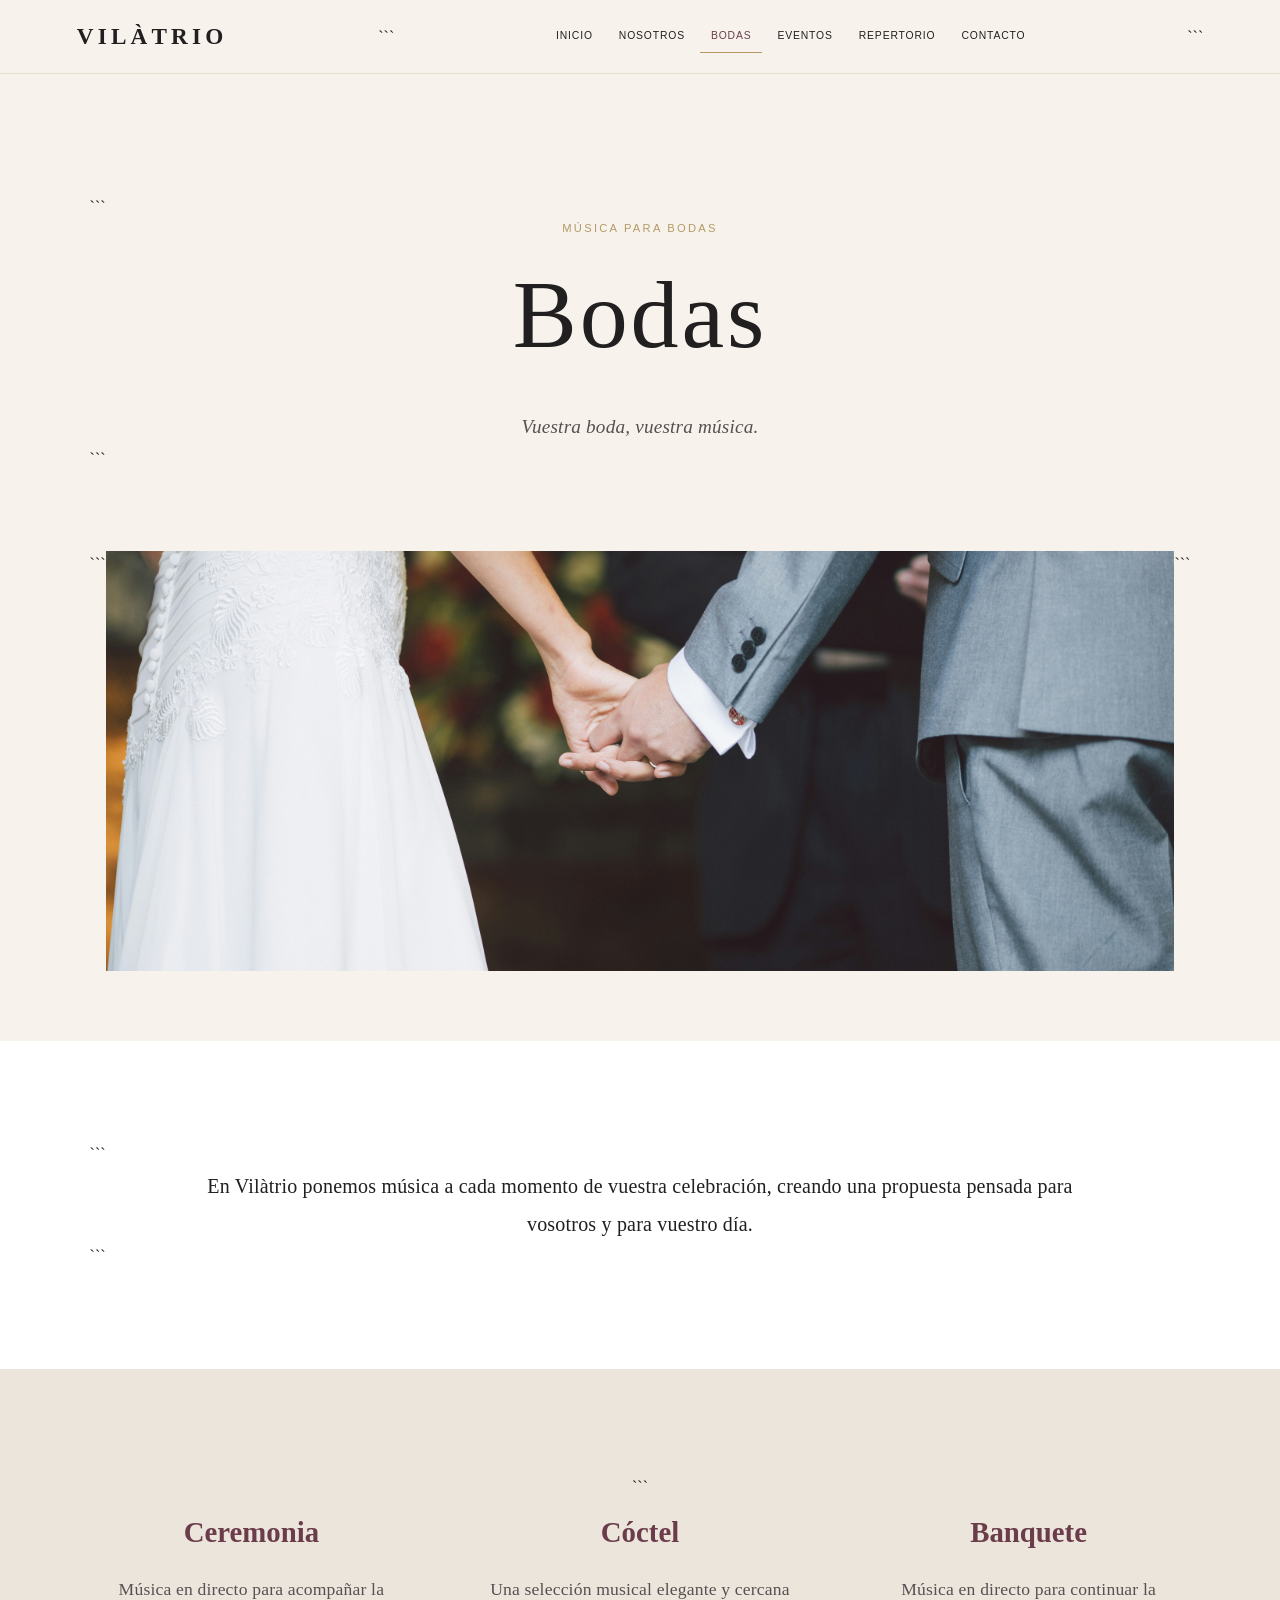
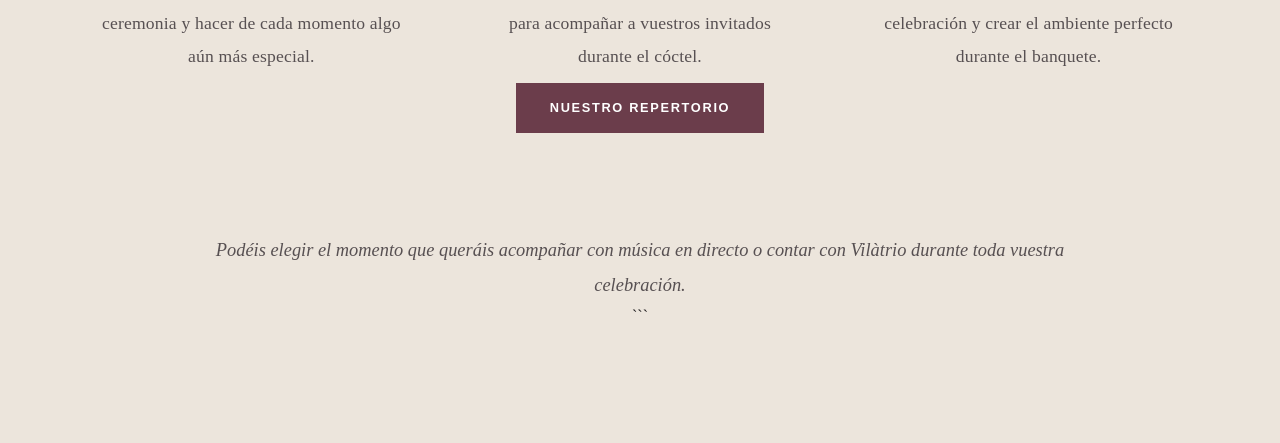
==== commit 1e475138: "Format HTML structure and clean up whitespace" ====
--- a/bodas.html
+++ b/bodas.html
@@ -1,4 +1,5 @@
 <!doctype html>
+
 <html lang="es">
 
 <head>
@@ -13,103 +14,114 @@
 <nav>
     <a class="logo" href="index.html">VILÀTRIO</a>
 
-    <div class="tabs">
-        <a href="index.html">Inicio</a>
-        <a href="vilatrio.html">Nosotros</a>
-        <a class="active" href="bodas.html">Bodas</a>
-        <a href="eventos.html">Eventos</a>
-        <a href="repertorio.html">Repertorio</a>
-        <a href="contacto.html">Contacto</a>
-    </div>
+```
+<div class="tabs">
+    <a href="index.html">Inicio</a>
+    <a href="vilatrio.html">Nosotros</a>
+    <a class="active" href="bodas.html">Bodas</a>
+    <a href="eventos.html">Eventos</a>
+    <a href="repertorio.html">Repertorio</a>
+    <a href="contacto.html">Contacto</a>
+</div>
+```
+
 </nav>
 
 <section class="wedding-intro">
 
-    <div class="section-head">
+```
+<div class="section-head">
 
-        <div class="eyebrow">Música para bodas</div>
+    <div class="eyebrow">Música para bodas</div>
 
-        <h1>Bodas</h1>
+    <h1>Bodas</h1>
 
-        <p>
-            Vuestra boda, vuestra música.
-        </p>
+    <p>
+        Vuestra boda, vuestra música.
+    </p>
 
-    </div>
+</div>
+```
 
 </section>
 
 <section class="wedding-image">
 
-    <img src="the-hk-photo-company-t72WgCWLZpQ-unsplash.jpg"
-         alt="Momento de una boda">
+```
+<img src="the-hk-photo-company-t72WgCWLZpQ-unsplash.jpg"
+     alt="Momento de una boda">
+```
 
 </section>
 
 <section class="wedding-introduction">
 
-    <div class="about-content">
+```
+<div class="about-content">
 
-        <p>
-            En Vilàtrio ponemos música a cada momento de vuestra celebración,
-            creando una propuesta pensada para vosotros y para vuestro día.
-        </p>
+    <p>
+        En Vilàtrio ponemos música a cada momento de vuestra celebración,
+        creando una propuesta pensada para vosotros y para vuestro día.
+    </p>
 
-    </div>
+</div>
+```
 
 </section>
 
 <section class="wedding-moments">
 
-    <a class="repertoire-button" href="repertorio.html">
-        Nuestro repertorio
-    </a>
+```
+<div class="wedding-moment-list">
 
-    <div class="wedding-moment-list">
+    <div class="wedding-moment">
 
-        <div class="wedding-moment">
+        <h3>Ceremonia</h3>
 
-            <h3>Ceremonia</h3>
-
-            <p>
-                Música en directo para acompañar la ceremonia y hacer de cada
-                momento algo aún más especial.
-            </p>
-
-        </div>
-
-        <div class="wedding-moment">
-
-            <h3>Cóctel</h3>
-
-            <p>
-                Una selección musical elegante y cercana para acompañar a
-                vuestros invitados durante el cóctel.
-            </p>
-
-        </div>
-
-        <div class="wedding-moment">
-
-            <h3>Banquete</h3>
-
-            <p>
-                Música en directo para continuar la celebración y crear el
-                ambiente perfecto durante el banquete.
-            </p>
-
-        </div>
+        <p>
+            Música en directo para acompañar la ceremonia y hacer de cada
+            momento algo aún más especial.
+        </p>
 
     </div>
 
-    <div class="wedding-choice">
+    <div class="wedding-moment">
+
+        <h3>Cóctel</h3>
 
         <p>
-            Podéis elegir el momento que queráis acompañar con música en directo
-            o contar con Vilàtrio durante toda vuestra celebración.
+            Una selección musical elegante y cercana para acompañar a
+            vuestros invitados durante el cóctel.
         </p>
 
     </div>
+
+    <div class="wedding-moment">
+
+        <h3>Banquete</h3>
+
+        <p>
+            Música en directo para continuar la celebración y crear el
+            ambiente perfecto durante el banquete.
+        </p>
+
+    </div>
+
+</div>
+
+<a class="repertoire-button" href="repertorio.html">
+    Nuestro repertorio
+</a>
+
+<div class="wedding-choice">
+
+    <p>
+        Podéis elegir el momento que queráis acompañar con música en directo
+        o contar con Vilàtrio durante toda vuestra celebración.
+    </p>
+
+</div>
+```
 
 </section>
 
--- a/style.css
+++ b/style.css
@@ -24,12 +24,14 @@
 }
 
 
-/* NAVEGACIÓN */
+/* =========================================================
+   NAVEGACIÓN
+   ========================================================= */
 
 nav {
     position: sticky;
     top: 0;
-    z-index: 10;
+    z-index: 100;
     display: flex;
     justify-content: space-between;
     align-items: center;
@@ -73,7 +75,9 @@
 }
 
 
-/* PORTADA */
+/* =========================================================
+   PORTADA
+   ========================================================= */
 
 .hero {
     min-height: calc(100vh - 72px);
@@ -83,61 +87,80 @@
     padding: 100px 7%;
     position: relative;
     overflow: hidden;
+
     background-image:
-        linear-gradient(
-            rgba(20, 18, 18, 0.38),
-            rgba(20, 18, 18, 0.38)
-        ),
+        linear-gradient(rgba(20,18,18,.38), rgba(20,18,18,.38)),
         url("hero.jpg");
+
     background-size: cover;
     background-position: center;
     background-repeat: no-repeat;
+
     color: white;
 }
 
 .hero-content {
     position: relative;
-    z-index: 2;
+    z-index: 5;
 }
 
 .hero-logo {
     font-size: clamp(4rem, 11vw, 8rem);
-    line-height: 0.9;
-    letter-spacing: 0.1em;
+    line-height: .9;
+    letter-spacing: .1em;
     font-weight: normal;
     margin-bottom: 22px;
-    text-shadow: 0 2px 18px rgba(0, 0, 0, 0.25);
+    text-shadow: 0 2px 18px rgba(0,0,0,.25);
 }
 
 .hero-subtitle {
     font-family: Arial, sans-serif;
-    font-size: clamp(0.9rem, 2vw, 1.15rem);
+    font-size: clamp(.9rem,2vw,1.15rem);
     text-transform: uppercase;
-    letter-spacing: 0.28em;
+    letter-spacing: .28em;
     margin-bottom: 35px;
-    text-shadow: 0 2px 10px rgba(0, 0, 0, 0.3);
-}
+    text-shadow: 0 2px 10px rgba(0,0,0,.3);
+}
+
+
+/* =========================================================
+   BOTÓN GENERAL
+   ========================================================= */
 
 .btn {
-    display: inline-block;
-    background: var(--white);
-    color: var(--dark);
-    text-decoration: none;
+    display: inline-block !important;
+    position: relative;
+    z-index: 20;
+
+    background: var(--white) !important;
+    color: var(--dark) !important;
+
+    text-decoration: none !important;
     padding: 14px 27px;
+
     font-family: Arial, sans-serif;
     text-transform: uppercase;
-    letter-spacing: 0.1em;
-    font-size: 0.7rem;
-    transition: 0.25s;
+    letter-spacing: .1em;
+    font-size: .7rem;
+
+    border: none;
+    cursor: pointer;
+
+    opacity: 1 !important;
+    visibility: visible !important;
+
+    transition: .25s;
 }
 
 .btn:hover {
-    background: var(--burgundy);
-    color: white;
-}
-
-
-/* GENERALES */
+    background: var(--burgundy) !important;
+    color: white !important;
+}
+
+
+/* =========================================================
+   GENERALES
+   ========================================================= */
 
 section {
     padding: 100px 7%;
@@ -150,7 +173,7 @@
 }
 
 .section-head h2 {
-    font-size: clamp(2rem, 4.5vw, 3.2rem);
+    font-size: clamp(2rem,4.5vw,3.2rem);
     font-weight: normal;
     color: var(--dark);
     margin-bottom: 20px;
@@ -166,9 +189,9 @@
 .eyebrow {
     font-family: Arial, sans-serif;
     text-transform: uppercase;
-    letter-spacing: 0.2em;
+    letter-spacing: .2em;
     color: var(--gold);
-    font-size: 0.7rem;
+    font-size: .7rem;
 }
 
 footer {
@@ -177,11 +200,13 @@
     color: #ddd6ce;
     text-align: center;
     font-family: Arial, sans-serif;
-    font-size: 0.75rem;
-}
-
-
-/* NOSOTROS */
+    font-size: .75rem;
+}
+
+
+/* =========================================================
+   NOSOTROS
+   ========================================================= */
 
 .about-intro {
     background: var(--cream);
@@ -189,10 +214,10 @@
 }
 
 .about-intro h1 {
-    font-size: clamp(3.5rem, 8vw, 6rem);
+    font-size: clamp(3.5rem,8vw,6rem);
     font-weight: 400;
     color: var(--dark);
-    letter-spacing: 0.03em;
+    letter-spacing: .03em;
     margin-bottom: 18px;
 }
 
@@ -222,8 +247,8 @@
 .about-image-placeholder span {
     font-family: Arial, sans-serif;
     text-transform: uppercase;
-    letter-spacing: 0.15em;
-    font-size: 0.7rem;
+    letter-spacing: .15em;
+    font-size: .7rem;
     color: #8a7d7f;
 }
 
@@ -235,15 +260,32 @@
 .about-text .about-content {
     max-width: 900px;
     margin: auto;
-    text-align: left;
+    text-align: center;
+}
+
+.about-text .about-content h2 {
+    text-align: center;
+    font-size: 2.2rem;
+    font-weight: normal;
+    color: var(--dark);
+    letter-spacing: .08em;
+    margin-bottom: 30px;
+    text-transform: uppercase;
 }
 
 .about-text .about-content p {
-    color: #575052;
+    color: var(--dark);
     font-size: 1.2rem;
     line-height: 1.9;
-    letter-spacing: 0.01em;
-}
+    letter-spacing: .01em;
+    text-align: center;
+    margin-bottom: 0;
+}
+
+
+/* =========================================================
+   MÚSICOS
+   ========================================================= */
 
 .musicians {
     background: white;
@@ -254,7 +296,7 @@
     max-width: 1050px;
     margin: 0 auto;
     display: grid;
-    grid-template-columns: repeat(3, 1fr);
+    grid-template-columns: repeat(3,1fr);
     gap: 60px;
 }
 
@@ -276,28 +318,30 @@
 .musician-photo span {
     font-family: Arial, sans-serif;
     text-transform: uppercase;
-    letter-spacing: 0.15em;
-    font-size: 0.65rem;
+    letter-spacing: .15em;
+    font-size: .65rem;
     color: #8a7d7f;
 }
 
 .musician h3 {
     font-size: 1.4rem;
     font-weight: 400;
-    color: var(--burgundy);
+    color: var(--dark);
     margin-bottom: 5px;
 }
 
 .musician p {
     font-family: Arial, sans-serif;
-    font-size: 0.75rem;
+    font-size: .75rem;
     text-transform: uppercase;
-    letter-spacing: 0.12em;
-    color: #8a7d7f;
-}
-
-
-/* OPCIONES */
+    letter-spacing: .12em;
+    color: var(--dark);
+}
+
+
+/* =========================================================
+   OPCIONES
+   ========================================================= */
 
 .wedding-options,
 .event-options {
@@ -309,14 +353,14 @@
     max-width: 1100px;
     margin: 55px auto 0;
     display: grid;
-    grid-template-columns: repeat(3, 1fr);
+    grid-template-columns: repeat(3,1fr);
     gap: 25px;
 }
 
 .wedding-options .card,
 .event-options .card {
     background: white;
-    border: 1px solid rgba(181, 154, 103, 0.35);
+    border: 1px solid rgba(181,154,103,.35);
     padding: 38px 30px;
     text-align: center;
 }
@@ -332,7 +376,7 @@
 .wedding-options .card p,
 .event-options .card p {
     color: #575052;
-    font-size: 0.95rem;
+    font-size: .95rem;
 }
 
 .repertoire-link {
@@ -341,7 +385,9 @@
 }
 
 
-/* REPERTORIO ANTIGUO */
+/* =========================================================
+   REPERTORIO ANTIGUO
+   ========================================================= */
 
 .repertoire-categories {
     background: #ece5dc;
@@ -351,18 +397,18 @@
     max-width: 1050px;
     margin: 55px auto 0;
     display: grid;
-    grid-template-columns: repeat(2, 1fr);
+    grid-template-columns: repeat(2,1fr);
     gap: 0;
-    border-top: 1px solid rgba(181, 154, 103, 0.4);
+    border-top: 1px solid rgba(181,154,103,.4);
 }
 
 .repertoire-list > div {
     padding: 40px 45px;
-    border-bottom: 1px solid rgba(181, 154, 103, 0.4);
+    border-bottom: 1px solid rgba(181,154,103,.4);
 }
 
 .repertoire-list > div:nth-child(odd) {
-    border-right: 1px solid rgba(181, 154, 103, 0.4);
+    border-right: 1px solid rgba(181,154,103,.4);
 }
 
 .repertoire-list h3 {
@@ -384,7 +430,9 @@
 }
 
 
-/* REPERTORIO - NUEVO DISEÑO */
+/* =========================================================
+   REPERTORIO
+   ========================================================= */
 
 .repertoire-intro {
     background: var(--cream);
@@ -392,10 +440,10 @@
 }
 
 .repertoire-intro h1 {
-    font-size: clamp(3.5rem, 8vw, 6rem);
+    font-size: clamp(3.5rem,8vw,6rem);
     font-weight: 400;
     color: var(--dark);
-    letter-spacing: 0.03em;
+    letter-spacing: .03em;
     margin-bottom: 18px;
 }
 
@@ -405,9 +453,6 @@
     font-style: italic;
 }
 
-
-/* BOTÓN DEL DOSSIER */
-
 .repertoire-button-container {
     display: block;
     margin-top: 30px;
@@ -416,19 +461,29 @@
 
 .repertoire-button {
     display: inline-block !important;
+    position: relative;
+    z-index: 20;
+
     background: var(--burgundy) !important;
     color: #ffffff !important;
+
     text-decoration: none !important;
     padding: 17px 34px;
+
     font-family: Arial, sans-serif;
     text-transform: uppercase;
-    letter-spacing: 0.13em;
-    font-size: 0.8rem;
+    letter-spacing: .13em;
+    font-size: .8rem;
     font-weight: bold;
     line-height: 1.2;
-    transition: 0.25s;
+
+    border: none;
+    cursor: pointer;
+
+    opacity: 1 !important;
     visibility: visible !important;
-    opacity: 1 !important;
+
+    transition: .25s;
 }
 
 .repertoire-button:hover {
@@ -437,7 +492,9 @@
 }
 
 
-/* IDEAS PARA VUESTRA BODA */
+/* =========================================================
+   REPERTORIO DE BODA
+   ========================================================= */
 
 .wedding-repertoire {
     background: #ece5dc;
@@ -464,15 +521,15 @@
 
 .wedding-repertoire-item {
     padding: 24px 10px;
-    border-bottom: 1px solid rgba(181, 154, 103, 0.4);
+    border-bottom: 1px solid rgba(181,154,103,.4);
     text-align: center;
 }
 
 .wedding-repertoire-item h3 {
     font-family: Arial, sans-serif;
     text-transform: uppercase;
-    letter-spacing: 0.12em;
-    font-size: 0.7rem;
+    letter-spacing: .12em;
+    font-size: .7rem;
     font-weight: bold;
     color: var(--gold);
     margin-bottom: 10px;
@@ -500,7 +557,9 @@
 }
 
 
-/* MÚSICA PARA EVENTOS */
+/* =========================================================
+   REPERTORIO DE EVENTOS
+   ========================================================= */
 
 .event-repertoire {
     background: white;
@@ -534,7 +593,7 @@
     color: #575052;
     font-size: 1rem;
     line-height: 1.6;
-    border-bottom: 1px solid rgba(181, 154, 103, 0.25);
+    border-bottom: 1px solid rgba(181,154,103,.25);
     text-align: center;
 }
 
@@ -555,13 +614,15 @@
 }
 
 
-/* CANCIÓN ESPECIAL */
+/* =========================================================
+   CANCIÓN ESPECIAL
+   ========================================================= */
 
 .special-song {
     background: var(--cream);
     padding: 65px 7% 75px;
     text-align: center;
-    border-top: 1px solid rgba(181, 154, 103, 0.2);
+    border-top: 1px solid rgba(181,154,103,.2);
 }
 
 .special-song-content {
@@ -585,7 +646,9 @@
 }
 
 
-/* CONTACTO */
+/* =========================================================
+   CONTACTO
+   ========================================================= */
 
 .contact-intro {
     background: var(--cream);
@@ -593,109 +656,187 @@
 }
 
 .contact-intro h1 {
-    font-size: clamp(3rem, 7vw, 5.5rem);
+    font-size: clamp(3.5rem, 8vw, 6rem);
     color: var(--dark);
-    font-weight: normal;
-    margin-bottom: 22px;
+    font-weight: 400;
+    letter-spacing: .03em;
+    margin-bottom: 18px;
 }
 
 .contact-intro .section-head p {
-    font-size: 1.15rem;
+    font-size: 1.2rem;
     color: #575052;
-}
-
-.contact-details {
-    background: white;
-    padding: 95px 7%;
-}
-
-.contact-content {
+    font-style: italic;
+}
+
+.contact-budget {
+    display: block;
+    margin-top: 35px;
+    text-align: center;
+    position: relative;
+    z-index: 20;
+}
+
+.contact-budget a {
+    display: inline-block !important;
+    position: relative;
+    z-index: 20;
+
+    background: var(--burgundy) !important;
+    color: #ffffff !important;
+
+    text-decoration: none !important;
+    padding: 17px 34px;
+
+    font-family: Arial, sans-serif;
+    text-transform: uppercase;
+    letter-spacing: .13em;
+    font-size: .8rem;
+    font-weight: bold;
+    line-height: 1.2;
+
+    border: none;
+    cursor: pointer;
+
+    opacity: 1 !important;
+    visibility: visible !important;
+
+    transition: .25s;
+}
+
+.contact-budget a:hover {
+    background: var(--dark) !important;
+    color: #ffffff !important;
+}
+
+.contact-intro .contact-info {
     max-width: 1050px;
-    margin: auto;
-    display: grid;
-    grid-template-columns: 1fr 1fr;
+    margin: 75px auto 0;
+
+    display: flex;
+    justify-content: space-between;
+    align-items: flex-start;
+
     gap: 80px;
-    align-items: center;
-}
-
-.contact-text h2 {
-    font-size: clamp(2rem, 4vw, 3rem);
-    font-weight: normal;
-    color: var(--burgundy);
-    margin-bottom: 25px;
-}
-
-.contact-text p {
-    color: #575052;
-    font-size: 1.05rem;
-    margin-bottom: 20px;
-}
-
-.contact-links {
+}
+
+.contact-item {
+    flex: 1;
+
     display: flex;
     flex-direction: column;
-    align-items: flex-start;
-    gap: 16px;
-}
-
-.contact-links a:not(.btn) {
+    align-items: center;
+
+    gap: 14px;
+
     color: var(--dark);
     text-decoration: none;
-    font-size: 1rem;
-    border-bottom: 1px solid rgba(181, 154, 103, 0.45);
-    padding-bottom: 5px;
-    transition: 0.25s;
-}
-
-.contact-links a:not(.btn):hover {
+
+    transition: .25s;
+}
+
+.contact-item:hover {
     color: var(--burgundy);
 }
 
-.contact-links .btn {
-    margin-top: 15px;
-}
+.contact-icon {
+    width: 42px;
+    height: 42px;
+
+    display: flex;
+    align-items: center;
+    justify-content: center;
+
+    color: var(--gold);
+}
+
+.contact-icon svg {
+    width: 30px;
+    height: 30px;
+
+    fill: none;
+    stroke: currentColor;
+    stroke-width: 1.5;
+    stroke-linecap: round;
+    stroke-linejoin: round;
+}
+
+.contact-icon svg path:first-child {
+    fill: currentColor;
+    stroke: none;
+}
+
+.contact-item span {
+    font-family: Arial, sans-serif;
+    font-size: .9rem;
+    letter-spacing: .02em;
+    text-align: center;
+}
+
+
+/* =========================================================
+   MOMENTOS VILÀTRIO
+   ========================================================= */
 
 .moments {
     background: #ece5dc;
+    padding: 100px 7% 110px;
+}
+
+.moments .section-head {
+    max-width: 760px;
+}
+
+.moments .section-head h2 {
+    margin-top: 12px;
+    margin-bottom: 18px;
+}
+
+.moments .section-head > p {
+    margin-bottom: 55px;
 }
 
 .gallery {
     max-width: 1100px;
-    margin: 55px auto 0;
+    margin: 0 auto;
+
     display: grid;
     grid-template-columns: repeat(3, 1fr);
+
     gap: 20px;
 }
 
 .gallery-placeholder {
     min-height: 330px;
-    background: rgba(255, 255, 255, 0.55);
-    border: 1px solid rgba(181, 154, 103, 0.35);
+
+    background: rgba(255, 255, 255, .55);
+    border: 1px solid rgba(181, 154, 103, .4);
+
     display: grid;
     place-items: center;
+
+    overflow: hidden;
 }
 
 .gallery-placeholder span {
     font-family: Arial, sans-serif;
     text-transform: uppercase;
-    letter-spacing: 0.15em;
-    font-size: 0.65rem;
+    letter-spacing: .15em;
+    font-size: .7rem;
     color: #8a7d7f;
 }
 
-
-/* IMÁGENES */
-
-.about-image img {
+.gallery-placeholder img {
     width: 100%;
-    max-width: 1100px;
-    height: 420px;
+    height: 100%;
     object-fit: cover;
     display: block;
 }
 
 
-/* BODAS */
+/* =========================================================
+   BODAS
+   ========================================================= */
 
 .wedding-intro {
     background: var(--cream);
@@ -703,10 +844,10 @@
 }
 
 .wedding-intro h1 {
-    font-size: clamp(3.5rem, 8vw, 6rem);
+    font-size: clamp(3.5rem,8vw,6rem);
     font-weight: 400;
     color: var(--dark);
-    letter-spacing: 0.03em;
+    letter-spacing: .03em;
     margin-bottom: 18px;
 }
 
@@ -747,11 +888,13 @@
     font-size: 1.25rem;
     line-height: 1.9;
     font-weight: 400;
-    letter-spacing: 0.01em;
-}
-
-
-/* MOMENTOS DE BODA */
+    letter-spacing: .01em;
+}
+
+
+/* =========================================================
+   MOMENTOS DE BODA
+   ========================================================= */
 
 .wedding-moments {
     background: #ece5dc;
@@ -762,8 +905,10 @@
 .wedding-moment-list {
     max-width: 1150px;
     margin: 0 auto;
+
     display: grid;
-    grid-template-columns: repeat(3, 1fr);
+    grid-template-columns: repeat(3,1fr);
+
     gap: 65px;
 }
 
@@ -799,7 +944,9 @@
 }
 
 
-/* EVENTOS */
+/* =========================================================
+   EVENTOS
+   ========================================================= */
 
 .event-moments {
     background: #ece5dc;
@@ -808,27 +955,79 @@
 }
 
 .event-moments .wedding-moment-list {
-    grid-template-columns: repeat(2, 1fr);
+    grid-template-columns: repeat(2,1fr);
     max-width: 900px;
 }
 
 
-/* TEXTO GENERAL */
+/* =========================================================
+   TEXTO GENERAL
+   ========================================================= */
 
 .about-content p,
 .section-head p,
 .wedding-moment p,
-.contact-text p,
 .repertoire-list p {
     font-weight: 400;
     line-height: 1.9;
-    letter-spacing: 0.01em;
-}
-
-
-/* RESPONSIVE */
-
-@media (max-width: 800px) {
+    letter-spacing: .01em;
+}
+
+
+/* =========================================================
+   INICIO
+   ========================================================= */
+
+.home-links {
+    background: var(--cream);
+
+    padding: 65px 7% 75px;
+
+    display: grid;
+    grid-template-columns: repeat(2, 1fr);
+
+    gap: 30px;
+
+    max-width: 1200px;
+    margin: 0 auto;
+}
+
+.home-link {
+    min-height: 150px;
+
+    display: flex;
+    align-items: center;
+    justify-content: center;
+
+    background: white;
+
+    border: 1px solid rgba(181, 154, 103, .45);
+
+    color: var(--burgundy);
+    text-decoration: none;
+
+    font-family: Georgia, "Times New Roman", serif;
+    font-size: 2rem;
+
+    transition: .3s;
+}
+
+.home-link:hover {
+    background: var(--burgundy);
+    color: white;
+    border-color: var(--burgundy);
+}
+
+.home-link span {
+    transition: .3s;
+}
+
+
+/* =========================================================
+   RESPONSIVE
+   ========================================================= */
+
+@media (max-width:800px) {
 
     nav {
         padding: 13px 4%;
@@ -846,7 +1045,7 @@
     }
 
     .tabs a {
-        font-size: 0.5rem;
+        font-size: .5rem;
         padding: 5px;
     }
 
@@ -859,12 +1058,17 @@
     }
 
     .hero-logo {
-        font-size: clamp(3rem, 15vw, 5rem);
+        font-size: clamp(3rem,15vw,5rem);
     }
 
     .hero-subtitle {
-        font-size: 0.7rem;
-        letter-spacing: 0.2em;
+        font-size: .7rem;
+        letter-spacing: .2em;
+    }
+
+    .btn {
+        padding: 15px 25px;
+        font-size: .7rem;
     }
 
 
@@ -893,8 +1097,15 @@
         padding: 75px 6% 40px;
     }
 
+    .about-text .about-content h2 {
+        font-size: 1.8rem;
+        margin-bottom: 25px;
+    }
+
     .about-text .about-content p {
         font-size: 1.1rem;
+        text-align: center;
+        margin-bottom: 0;
     }
 
     .musicians {
@@ -936,14 +1147,14 @@
     }
 
 
-    /* REPERTORIO NUEVO */
+    /* REPERTORIO */
 
     .repertoire-intro {
         padding: 85px 6% 60px;
     }
 
     .repertoire-intro h1 {
-        font-size: clamp(3rem, 12vw, 5rem);
+        font-size: clamp(3rem,12vw,5rem);
     }
 
     .repertoire-button-container {
@@ -952,11 +1163,8 @@
 
     .repertoire-button {
         padding: 16px 28px;
-        font-size: 0.75rem;
-    }
-
-
-    /* BODA - REPERTORIO */
+        font-size: .75rem;
+    }
 
     .wedding-repertoire {
         padding: 75px 6% 85px;
@@ -981,9 +1189,6 @@
     .wedding-song em {
         font-size: 1.1rem;
     }
-
-
-    /* EVENTOS - REPERTORIO */
 
     .event-repertoire {
         padding: 75px 6% 85px;
@@ -1010,9 +1215,6 @@
         text-align: left;
     }
 
-
-    /* CANCIÓN ESPECIAL */
-
     .special-song {
         padding: 50px 6% 60px;
     }
@@ -1022,7 +1224,7 @@
     }
 
     .special-song p {
-        font-size: 0.92rem;
+        font-size: .92rem;
         line-height: 1.7;
     }
 
@@ -1030,24 +1232,57 @@
     /* CONTACTO */
 
     .contact-intro {
-        padding: 85px 6% 70px;
-    }
-
-    .contact-details {
-        padding: 70px 6%;
-    }
-
-    .contact-content {
-        grid-template-columns: 1fr;
-        gap: 50px;
-    }
-
-
-    /* GALERÍA */
+        padding: 85px 6% 75px;
+    }
+
+    .contact-intro .contact-info {
+        flex-direction: column;
+        align-items: center;
+        gap: 32px;
+        margin-top: 40px;
+    }
+
+    .contact-item {
+        width: 100%;
+    }
+
+    .contact-icon {
+        width: 38px;
+        height: 38px;
+    }
+
+    .contact-icon svg {
+        width: 28px;
+        height: 28px;
+    }
+
+    .contact-item span {
+        font-size: .9rem;
+    }
+
+    .contact-budget {
+        margin-top: 38px;
+    }
+
+    .contact-budget a {
+        padding: 16px 28px;
+        font-size: .75rem;
+    }
+
+
+    /* MOMENTOS VILÀTRIO */
+
+    .moments {
+        padding: 75px 6% 85px;
+    }
+
+    .moments .section-head > p {
+        margin-bottom: 40px;
+    }
 
     .gallery {
         grid-template-columns: 1fr;
-        margin-top: 40px;
+        gap: 20px;
     }
 
     .gallery-placeholder {
@@ -1113,4 +1348,18 @@
         grid-template-columns: 1fr;
     }
 
-}
+
+    /* INICIO */
+
+    .home-links {
+        grid-template-columns: 1fr;
+        gap: 18px;
+        padding: 45px 6% 55px;
+    }
+
+    .home-link {
+        min-height: 110px;
+        font-size: 1.7rem;
+    }
+
+}
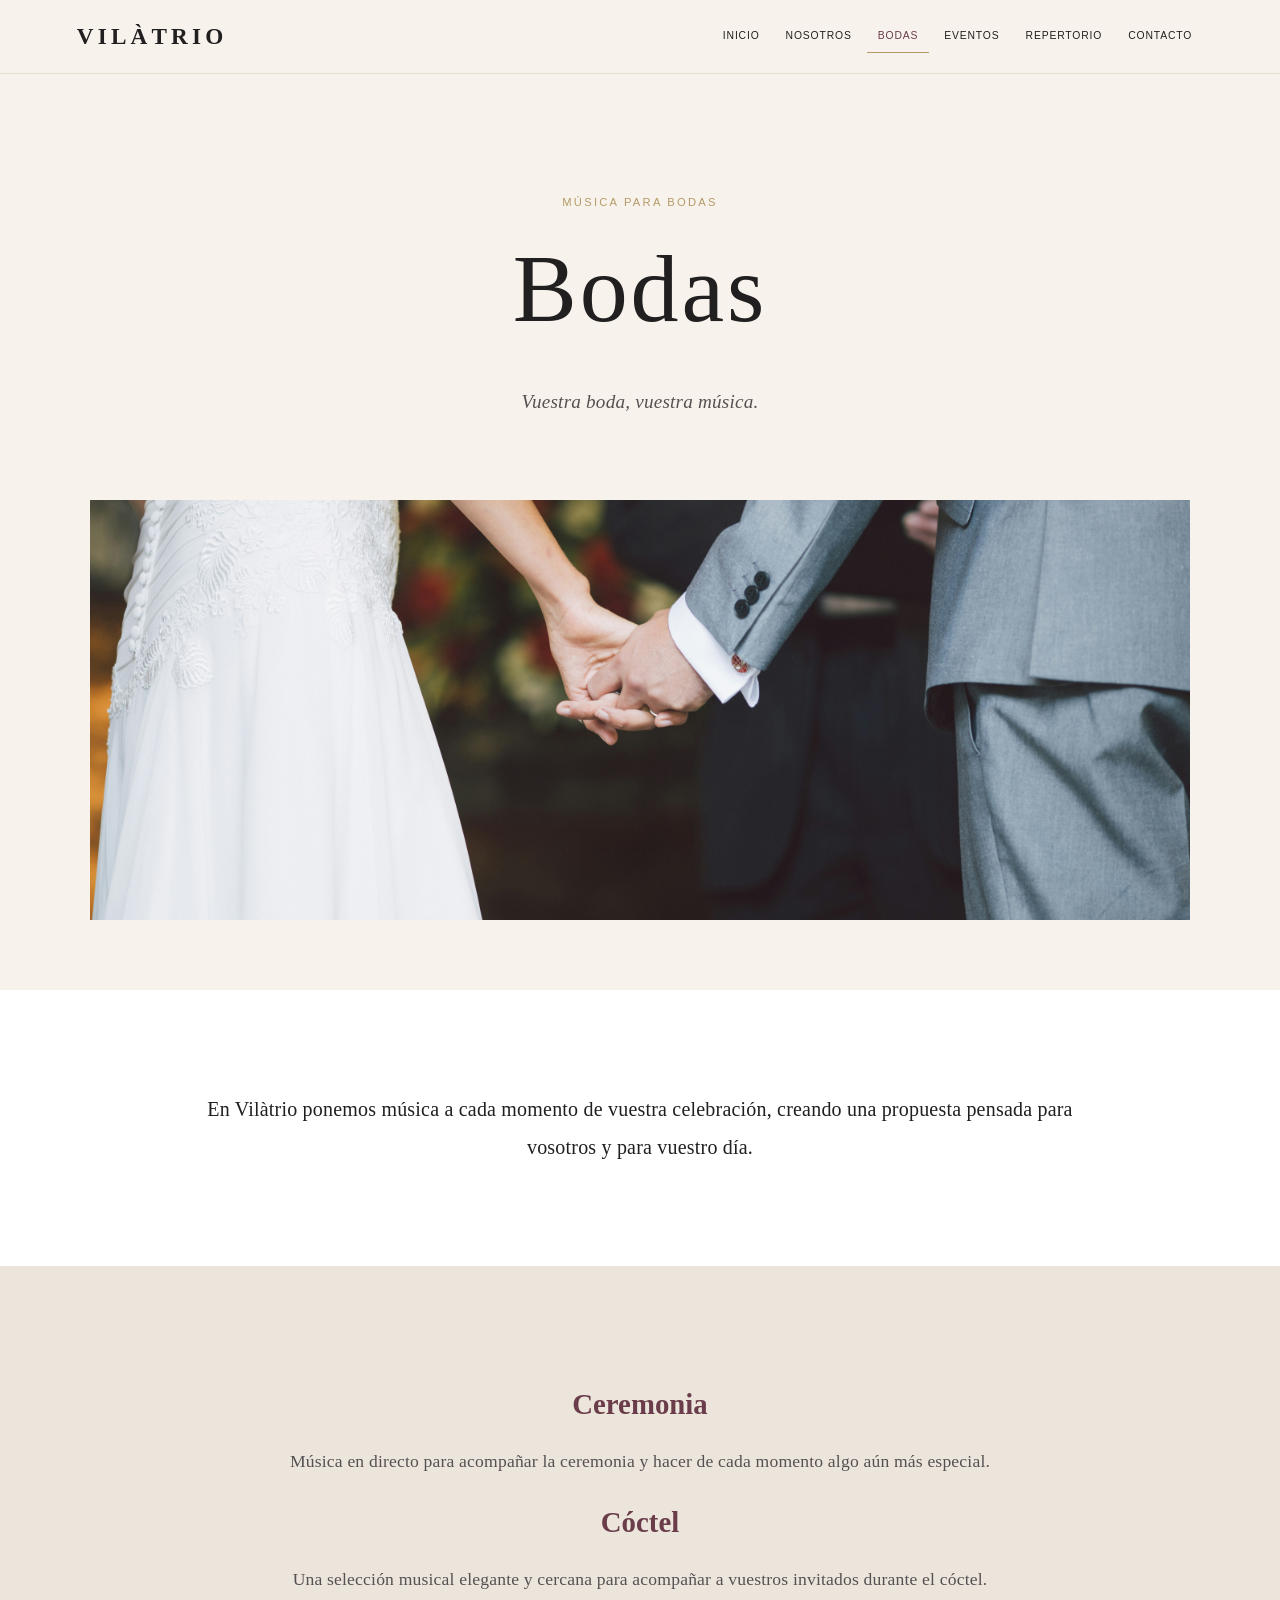
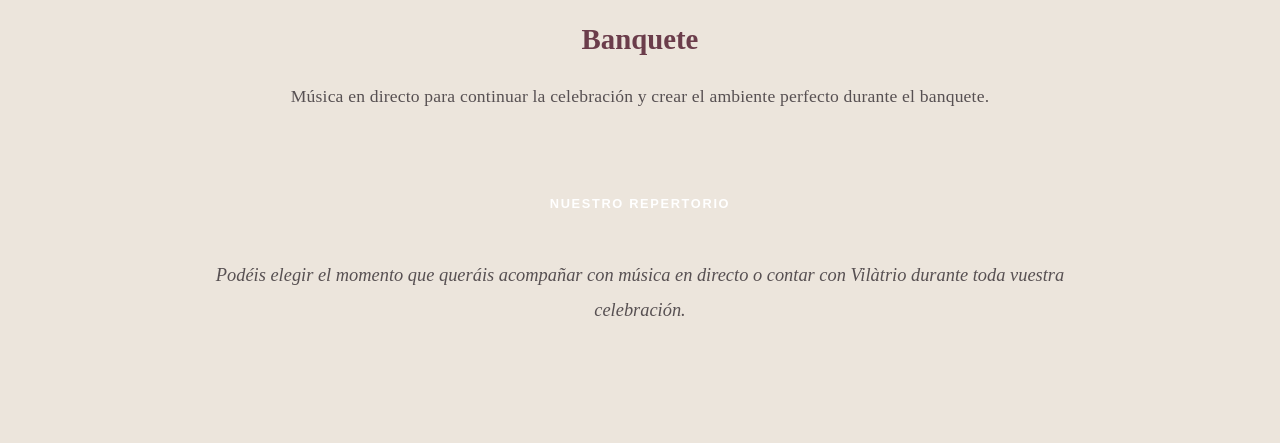
==== commit ba535135: "Refactor bodas.html for improved readability Refactor HTML structure and clean up formatting." ====
--- a/bodas.html
+++ b/bodas.html
@@ -1,5 +1,4 @@
 <!doctype html>
-
 <html lang="es">
 
 <head>
@@ -14,114 +13,107 @@
 <nav>
     <a class="logo" href="index.html">VILÀTRIO</a>
 
-```
-<div class="tabs">
-    <a href="index.html">Inicio</a>
-    <a href="vilatrio.html">Nosotros</a>
-    <a class="active" href="bodas.html">Bodas</a>
-    <a href="eventos.html">Eventos</a>
-    <a href="repertorio.html">Repertorio</a>
-    <a href="contacto.html">Contacto</a>
-</div>
-```
-
+    <div class="tabs">
+        <a href="index.html">Inicio</a>
+        <a href="vilatrio.html">Nosotros</a>
+        <a class="active" href="bodas.html">Bodas</a>
+        <a href="eventos.html">Eventos</a>
+        <a href="repertorio.html">Repertorio</a>
+        <a href="contacto.html">Contacto</a>
+    </div>
 </nav>
 
 <section class="wedding-intro">
 
-```
-<div class="section-head">
+    <div class="section-head">
 
-    <div class="eyebrow">Música para bodas</div>
+        <div class="eyebrow">Música para bodas</div>
 
-    <h1>Bodas</h1>
+        <h1>Bodas</h1>
 
-    <p>
-        Vuestra boda, vuestra música.
-    </p>
+        <p>
+            Vuestra boda, vuestra música.
+        </p>
 
-</div>
-```
+    </div>
 
 </section>
 
 <section class="wedding-image">
 
-```
-<img src="the-hk-photo-company-t72WgCWLZpQ-unsplash.jpg"
-     alt="Momento de una boda">
-```
+    <img src="the-hk-photo-company-t72WgCWLZpQ-unsplash.jpg"
+         alt="Momento de una boda">
 
 </section>
 
 <section class="wedding-introduction">
 
-```
-<div class="about-content">
+    <div class="about-content">
 
-    <p>
-        En Vilàtrio ponemos música a cada momento de vuestra celebración,
-        creando una propuesta pensada para vosotros y para vuestro día.
-    </p>
+        <p>
+            En Vilàtrio ponemos música a cada momento de vuestra celebración,
+            creando una propuesta pensada para vosotros y para vuestro día.
+        </p>
 
-</div>
-```
+    </div>
 
 </section>
 
 <section class="wedding-moments">
 
-```
-<div class="wedding-moment-list">
+    <div class="wedding-moment-list">
 
-    <div class="wedding-moment">
+        <div class="wedding-moment">
 
-        <h3>Ceremonia</h3>
+            <h3>Ceremonia</h3>
+
+            <p>
+                Música en directo para acompañar la ceremonia y hacer de cada
+                momento algo aún más especial.
+            </p>
+
+        </div>
+
+        <div class="wedding-moment">
+
+            <h3>Cóctel</h3>
+
+            <p>
+                Una selección musical elegante y cercana para acompañar a
+                vuestros invitados durante el cóctel.
+            </p>
+
+        </div>
+
+        <div class="wedding-moment">
+
+            <h3>Banquete</h3>
+
+            <p>
+                Música en directo para continuar la celebración y crear el
+                ambiente perfecto durante el banquete.
+            </p>
+
+        </div>
+
+    </div>
+
+    <div class="wedding-repertoire-button">
+
+        <a class="repertoire-button" href="repertorio.html">
+            Nuestro repertorio
+        </a>
+
+    </div>
+
+    <div class="wedding-choice">
 
         <p>
-            Música en directo para acompañar la ceremonia y hacer de cada
-            momento algo aún más especial.
+            Podéis elegir el momento que queráis acompañar con música en directo
+            o contar con Vilàtrio durante toda vuestra celebración.
         </p>
 
     </div>
-
-    <div class="wedding-moment">
-
-        <h3>Cóctel</h3>
-
-        <p>
-            Una selección musical elegante y cercana para acompañar a
-            vuestros invitados durante el cóctel.
-        </p>
-
-    </div>
-
-    <div class="wedding-moment">
-
-        <h3>Banquete</h3>
-
-        <p>
-            Música en directo para continuar la celebración y crear el
-            ambiente perfecto durante el banquete.
-        </p>
-
-    </div>
-
-</div>
-
-<a class="repertoire-button" href="repertorio.html">
-    Nuestro repertorio
-</a>
-
-<div class="wedding-choice">
-
-    <p>
-        Podéis elegir el momento que queráis acompañar con música en directo
-        o contar con Vilàtrio durante toda vuestra celebración.
-    </p>
-
-</div>
-```
 
 </section>
 
--- a/style.css
+++ b/style.css
@@ -1,1365 +1,1398 @@
 :root {
-    --cream: #f7f3ec;
-    --dark: #211f20;
-    --burgundy: #6b3d4b;
-    --gold: #b59a67;
-    --white: #ffffff;
+--cream: #f7f3ec;
+--dark: #211f20;
+--burgundy: #6b3d4b;
+--gold: #b59a67;
+--white: #ffffff;
 }
 
 * {
-    box-sizing: border-box;
-    margin: 0;
-    padding: 0;
-}
+  box-sizing: border-box;
+  margin: 0;
+  padding: 0;
+  }
 
 html {
-    scroll-behavior: smooth;
+scroll-behavior: smooth;
 }
 
 body {
-    font-family: Georgia, "Times New Roman", serif;
-    color: var(--dark);
-    background: var(--cream);
-    line-height: 1.6;
-}
-
-
-/* =========================================================
-   NAVEGACIÓN
-   ========================================================= */
+font-family: Georgia, "Times New Roman", serif;
+color: var(--dark);
+background: var(--cream);
+line-height: 1.6;
+}
+
+/* =========================================================
+NAVEGACIÓN
+========================================================= */
 
 nav {
-    position: sticky;
-    top: 0;
-    z-index: 100;
-    display: flex;
-    justify-content: space-between;
-    align-items: center;
-    padding: 18px 6%;
-    background: rgba(247, 243, 236, 0.96);
-    backdrop-filter: blur(10px);
-    border-bottom: 1px solid rgba(181, 154, 103, 0.25);
+position: sticky;
+top: 0;
+z-index: 100;
+display: flex;
+justify-content: space-between;
+align-items: center;
+padding: 18px 6%;
+background: rgba(247, 243, 236, 0.96);
+backdrop-filter: blur(10px);
+border-bottom: 1px solid rgba(181, 154, 103, 0.25);
 }
 
 .logo {
-    font-size: 1.45rem;
-    letter-spacing: 0.18em;
-    color: var(--dark);
-    font-weight: bold;
-    text-decoration: none;
+font-size: 1.45rem;
+letter-spacing: 0.18em;
+color: var(--dark);
+font-weight: bold;
+text-decoration: none;
 }
 
 .tabs {
-    display: flex;
-    gap: 4px;
-    flex-wrap: wrap;
-    justify-content: flex-end;
+display: flex;
+gap: 4px;
+flex-wrap: wrap;
+justify-content: flex-end;
 }
 
 .tabs a {
-    font-family: Arial, sans-serif;
-    text-transform: uppercase;
-    letter-spacing: 0.08em;
-    font-size: 0.65rem;
-    color: var(--dark);
-    text-decoration: none;
-    padding: 8px 11px;
-    border-bottom: 1px solid transparent;
-    transition: 0.25s;
+font-family: Arial, sans-serif;
+text-transform: uppercase;
+letter-spacing: 0.08em;
+font-size: 0.65rem;
+color: var(--dark);
+text-decoration: none;
+padding: 8px 11px;
+border-bottom: 1px solid transparent;
+transition: 0.25s;
 }
 
 .tabs a:hover,
 .tabs a.active {
-    color: var(--burgundy);
-    border-bottom-color: var(--gold);
-}
-
-
-/* =========================================================
-   PORTADA
-   ========================================================= */
+color: var(--burgundy);
+border-bottom-color: var(--gold);
+}
+
+/* =========================================================
+PORTADA
+========================================================= */
 
 .hero {
-    min-height: calc(100vh - 72px);
-    display: grid;
-    place-items: center;
-    text-align: center;
-    padding: 100px 7%;
-    position: relative;
-    overflow: hidden;
-
-    background-image:
-        linear-gradient(rgba(20,18,18,.38), rgba(20,18,18,.38)),
-        url("hero.jpg");
-
-    background-size: cover;
-    background-position: center;
-    background-repeat: no-repeat;
-
-    color: white;
+min-height: calc(100vh - 72px);
+display: grid;
+place-items: center;
+text-align: center;
+padding: 100px 7%;
+position: relative;
+overflow: hidden;
+
+```
+background-image:
+    linear-gradient(rgba(20,18,18,.38), rgba(20,18,18,.38)),
+    url("hero.jpg");
+
+background-size: cover;
+background-position: center;
+background-repeat: no-repeat;
+
+color: white;
+```
+
 }
 
 .hero-content {
-    position: relative;
-    z-index: 5;
+position: relative;
+z-index: 5;
 }
 
 .hero-logo {
-    font-size: clamp(4rem, 11vw, 8rem);
-    line-height: .9;
-    letter-spacing: .1em;
-    font-weight: normal;
-    margin-bottom: 22px;
-    text-shadow: 0 2px 18px rgba(0,0,0,.25);
+font-size: clamp(4rem, 11vw, 8rem);
+line-height: .9;
+letter-spacing: .1em;
+font-weight: normal;
+margin-bottom: 22px;
+text-shadow: 0 2px 18px rgba(0,0,0,.25);
 }
 
 .hero-subtitle {
-    font-family: Arial, sans-serif;
-    font-size: clamp(.9rem,2vw,1.15rem);
-    text-transform: uppercase;
-    letter-spacing: .28em;
-    margin-bottom: 35px;
-    text-shadow: 0 2px 10px rgba(0,0,0,.3);
-}
-
-
-/* =========================================================
-   BOTÓN GENERAL
-   ========================================================= */
+font-family: Arial, sans-serif;
+font-size: clamp(.9rem,2vw,1.15rem);
+text-transform: uppercase;
+letter-spacing: .28em;
+margin-bottom: 35px;
+text-shadow: 0 2px 10px rgba(0,0,0,.3);
+}
+
+/* =========================================================
+BOTÓN GENERAL
+========================================================= */
 
 .btn {
-    display: inline-block !important;
-    position: relative;
-    z-index: 20;
-
-    background: var(--white) !important;
-    color: var(--dark) !important;
-
-    text-decoration: none !important;
-    padding: 14px 27px;
-
-    font-family: Arial, sans-serif;
-    text-transform: uppercase;
-    letter-spacing: .1em;
-    font-size: .7rem;
-
-    border: none;
-    cursor: pointer;
-
-    opacity: 1 !important;
-    visibility: visible !important;
-
-    transition: .25s;
+display: inline-block !important;
+position: relative;
+z-index: 20;
+
+```
+background: var(--white) !important;
+color: var(--dark) !important;
+
+text-decoration: none !important;
+padding: 14px 27px;
+
+font-family: Arial, sans-serif;
+text-transform: uppercase;
+letter-spacing: .1em;
+font-size: .7rem;
+
+border: none;
+cursor: pointer;
+
+opacity: 1 !important;
+visibility: visible !important;
+
+transition: .25s;
+```
+
 }
 
 .btn:hover {
-    background: var(--burgundy) !important;
-    color: white !important;
-}
-
-
-/* =========================================================
-   GENERALES
-   ========================================================= */
+background: var(--burgundy) !important;
+color: white !important;
+}
+
+/* =========================================================
+GENERALES
+========================================================= */
 
 section {
-    padding: 100px 7%;
+padding: 100px 7%;
 }
 
 .section-head {
-    max-width: 760px;
-    margin: 0 auto;
-    text-align: center;
+max-width: 760px;
+margin: 0 auto;
+text-align: center;
 }
 
 .section-head h2 {
-    font-size: clamp(2rem,4.5vw,3.2rem);
-    font-weight: normal;
-    color: var(--dark);
-    margin-bottom: 20px;
+font-size: clamp(2rem,4.5vw,3.2rem);
+font-weight: normal;
+color: var(--dark);
+margin-bottom: 20px;
 }
 
 .section-head p {
-    font-size: 1.05rem;
-    color: #575052;
-    max-width: 650px;
-    margin: auto;
+font-size: 1.05rem;
+color: #575052;
+max-width: 650px;
+margin: auto;
 }
 
 .eyebrow {
-    font-family: Arial, sans-serif;
-    text-transform: uppercase;
-    letter-spacing: .2em;
-    color: var(--gold);
-    font-size: .7rem;
+font-family: Arial, sans-serif;
+text-transform: uppercase;
+letter-spacing: .2em;
+color: var(--gold);
+font-size: .7rem;
 }
 
 footer {
-    padding: 25px;
-    background: var(--dark);
-    color: #ddd6ce;
-    text-align: center;
-    font-family: Arial, sans-serif;
-    font-size: .75rem;
-}
-
-
-/* =========================================================
-   NOSOTROS
-   ========================================================= */
+padding: 25px;
+background: var(--dark);
+color: #ddd6ce;
+text-align: center;
+font-family: Arial, sans-serif;
+font-size: .75rem;
+}
+
+/* =========================================================
+NOSOTROS
+========================================================= */
 
 .about-intro {
-    background: var(--cream);
-    padding: 120px 7% 80px;
+background: var(--cream);
+padding: 120px 7% 80px;
 }
 
 .about-intro h1 {
-    font-size: clamp(3.5rem,8vw,6rem);
-    font-weight: 400;
-    color: var(--dark);
-    letter-spacing: .03em;
-    margin-bottom: 18px;
+font-size: clamp(3.5rem,8vw,6rem);
+font-weight: 400;
+color: var(--dark);
+letter-spacing: .03em;
+margin-bottom: 18px;
 }
 
 .about-intro .section-head p {
-    font-size: 1.2rem;
-    color: #575052;
-    font-style: italic;
+font-size: 1.2rem;
+color: #575052;
+font-style: italic;
 }
 
 .about-image {
-    width: 100%;
-    padding: 0 7% 70px;
-    background: var(--cream);
-    display: flex;
-    justify-content: center;
+width: 100%;
+padding: 0 7% 70px;
+background: var(--cream);
+display: flex;
+justify-content: center;
 }
 
 .about-image-placeholder {
-    width: 100%;
-    max-width: 1100px;
-    height: 420px;
-    background: #e8e1d8;
-    display: grid;
-    place-items: center;
+width: 100%;
+max-width: 1100px;
+height: 420px;
+background: #e8e1d8;
+display: grid;
+place-items: center;
 }
 
 .about-image-placeholder span {
-    font-family: Arial, sans-serif;
-    text-transform: uppercase;
-    letter-spacing: .15em;
-    font-size: .7rem;
-    color: #8a7d7f;
+font-family: Arial, sans-serif;
+text-transform: uppercase;
+letter-spacing: .15em;
+font-size: .7rem;
+color: #8a7d7f;
 }
 
 .about-text {
-    background: white;
-    padding: 100px 7% 55px;
+background: white;
+padding: 100px 7% 55px;
 }
 
 .about-text .about-content {
-    max-width: 900px;
-    margin: auto;
-    text-align: center;
+max-width: 900px;
+margin: auto;
+text-align: center;
 }
 
 .about-text .about-content h2 {
-    text-align: center;
-    font-size: 2.2rem;
-    font-weight: normal;
-    color: var(--dark);
-    letter-spacing: .08em;
-    margin-bottom: 30px;
-    text-transform: uppercase;
+text-align: center;
+font-size: 2.2rem;
+font-weight: normal;
+color: var(--dark);
+letter-spacing: .08em;
+margin-bottom: 30px;
+text-transform: uppercase;
 }
 
 .about-text .about-content p {
-    color: var(--dark);
-    font-size: 1.2rem;
-    line-height: 1.9;
-    letter-spacing: .01em;
-    text-align: center;
-    margin-bottom: 0;
-}
-
-
-/* =========================================================
-   MÚSICOS
-   ========================================================= */
+color: var(--dark);
+font-size: 1.2rem;
+line-height: 1.9;
+letter-spacing: .01em;
+text-align: center;
+margin-bottom: 0;
+}
+
+/* =========================================================
+MÚSICOS
+========================================================= */
 
 .musicians {
-    background: white;
-    padding: 30px 7% 115px;
+background: white;
+padding: 30px 7% 115px;
 }
 
 .musicians-list {
-    max-width: 1050px;
-    margin: 0 auto;
-    display: grid;
-    grid-template-columns: repeat(3,1fr);
-    gap: 60px;
+max-width: 1050px;
+margin: 0 auto;
+display: grid;
+grid-template-columns: repeat(3,1fr);
+gap: 60px;
 }
 
 .musician {
-    text-align: center;
+text-align: center;
 }
 
 .musician-photo {
-    width: 220px;
-    height: 220px;
-    margin: 0 auto 25px;
-    border-radius: 50%;
-    background: #e8e1d8;
-    display: grid;
-    place-items: center;
-    overflow: hidden;
+width: 220px;
+height: 220px;
+margin: 0 auto 25px;
+border-radius: 50%;
+background: #e8e1d8;
+display: grid;
+place-items: center;
+overflow: hidden;
 }
 
 .musician-photo span {
-    font-family: Arial, sans-serif;
-    text-transform: uppercase;
-    letter-spacing: .15em;
-    font-size: .65rem;
-    color: #8a7d7f;
+font-family: Arial, sans-serif;
+text-transform: uppercase;
+letter-spacing: .15em;
+font-size: .65rem;
+color: #8a7d7f;
 }
 
 .musician h3 {
-    font-size: 1.4rem;
-    font-weight: 400;
-    color: var(--dark);
-    margin-bottom: 5px;
+font-size: 1.4rem;
+font-weight: 400;
+color: var(--dark);
+margin-bottom: 5px;
 }
 
 .musician p {
-    font-family: Arial, sans-serif;
-    font-size: .75rem;
-    text-transform: uppercase;
-    letter-spacing: .12em;
-    color: var(--dark);
-}
-
-
-/* =========================================================
-   OPCIONES
-   ========================================================= */
+font-family: Arial, sans-serif;
+font-size: .75rem;
+text-transform: uppercase;
+letter-spacing: .12em;
+color: var(--dark);
+}
+
+/* =========================================================
+OPCIONES
+========================================================= */
 
 .wedding-options,
 .event-options {
-    background: var(--cream);
+background: var(--cream);
 }
 
 .wedding-options .cards,
 .event-options .cards {
-    max-width: 1100px;
-    margin: 55px auto 0;
-    display: grid;
-    grid-template-columns: repeat(3,1fr);
-    gap: 25px;
+max-width: 1100px;
+margin: 55px auto 0;
+display: grid;
+grid-template-columns: repeat(3,1fr);
+gap: 25px;
 }
 
 .wedding-options .card,
 .event-options .card {
-    background: white;
-    border: 1px solid rgba(181,154,103,.35);
-    padding: 38px 30px;
-    text-align: center;
+background: white;
+border: 1px solid rgba(181,154,103,.35);
+padding: 38px 30px;
+text-align: center;
 }
 
 .wedding-options .card h3,
 .event-options .card h3 {
-    color: var(--burgundy);
-    font-size: 1.35rem;
-    font-weight: normal;
-    margin-bottom: 12px;
+color: var(--burgundy);
+font-size: 1.35rem;
+font-weight: normal;
+margin-bottom: 12px;
 }
 
 .wedding-options .card p,
 .event-options .card p {
-    color: #575052;
-    font-size: .95rem;
+color: #575052;
+font-size: .95rem;
 }
 
 .repertoire-link {
-    background: white;
-    text-align: center;
-}
-
-
-/* =========================================================
-   REPERTORIO ANTIGUO
-   ========================================================= */
+background: white;
+text-align: center;
+}
+
+/* =========================================================
+REPERTORIO ANTIGUO
+========================================================= */
 
 .repertoire-categories {
-    background: #ece5dc;
+background: #ece5dc;
 }
 
 .repertoire-list {
-    max-width: 1050px;
-    margin: 55px auto 0;
-    display: grid;
-    grid-template-columns: repeat(2,1fr);
-    gap: 0;
-    border-top: 1px solid rgba(181,154,103,.4);
+max-width: 1050px;
+margin: 55px auto 0;
+display: grid;
+grid-template-columns: repeat(2,1fr);
+gap: 0;
+border-top: 1px solid rgba(181,154,103,.4);
 }
 
 .repertoire-list > div {
-    padding: 40px 45px;
-    border-bottom: 1px solid rgba(181,154,103,.4);
+padding: 40px 45px;
+border-bottom: 1px solid rgba(181,154,103,.4);
 }
 
 .repertoire-list > div:nth-child(odd) {
-    border-right: 1px solid rgba(181,154,103,.4);
+border-right: 1px solid rgba(181,154,103,.4);
 }
 
 .repertoire-list h3 {
-    font-size: 1.5rem;
-    font-weight: normal;
-    color: var(--burgundy);
-    margin-bottom: 12px;
+font-size: 1.5rem;
+font-weight: normal;
+color: var(--burgundy);
+margin-bottom: 12px;
 }
 
 .repertoire-list p {
-    color: #575052;
-    font-size: 1rem;
-    max-width: 430px;
+color: #575052;
+font-size: 1rem;
+max-width: 430px;
 }
 
 .dossier-link {
-    background: var(--cream);
-    text-align: center;
-}
-
-
-/* =========================================================
-   REPERTORIO
-   ========================================================= */
+background: var(--cream);
+text-align: center;
+}
+
+/* =========================================================
+REPERTORIO
+========================================================= */
 
 .repertoire-intro {
-    background: var(--cream);
-    padding: 120px 7% 80px;
+background: var(--cream);
+padding: 120px 7% 80px;
 }
 
 .repertoire-intro h1 {
-    font-size: clamp(3.5rem,8vw,6rem);
-    font-weight: 400;
-    color: var(--dark);
-    letter-spacing: .03em;
-    margin-bottom: 18px;
+font-size: clamp(3.5rem,8vw,6rem);
+font-weight: 400;
+color: var(--dark);
+letter-spacing: .03em;
+margin-bottom: 18px;
 }
 
 .repertoire-intro .section-head p {
-    font-size: 1.2rem;
-    color: #575052;
-    font-style: italic;
+font-size: 1.2rem;
+color: #575052;
+font-style: italic;
 }
 
 .repertoire-button-container {
-    display: block;
-    margin-top: 30px;
-    text-align: center;
+display: block;
+margin-top: 30px;
+text-align: center;
 }
 
 .repertoire-button {
-    display: inline-block !important;
-    position: relative;
-    z-index: 20;
-
-    background: var(--burgundy) !important;
-    color: #ffffff !important;
-
-    text-decoration: none !important;
-    padding: 17px 34px;
-
-    font-family: Arial, sans-serif;
-    text-transform: uppercase;
-    letter-spacing: .13em;
-    font-size: .8rem;
-    font-weight: bold;
-    line-height: 1.2;
-
-    border: none;
-    cursor: pointer;
-
-    opacity: 1 !important;
-    visibility: visible !important;
-
-    transition: .25s;
+display: inline-block !important;
+position: relative;
+z-index: 20;
+
+```
+background: var(--burgundy) !important;
+color: #ffffff !important;
+
+text-decoration: none !important;
+padding: 17px 34px;
+
+font-family: Arial, sans-serif;
+text-transform: uppercase;
+letter-spacing: .13em;
+font-size: .8rem;
+font-weight: bold;
+line-height: 1.2;
+
+border: none;
+cursor: pointer;
+
+opacity: 1 !important;
+visibility: visible !important;
+
+transition: .25s;
+```
+
 }
 
 .repertoire-button:hover {
-    background: var(--dark) !important;
-    color: #ffffff !important;
-}
-
-
-/* =========================================================
-   REPERTORIO DE BODA
-   ========================================================= */
+background: var(--dark) !important;
+color: #ffffff !important;
+}
+
+/* =========================================================
+REPERTORIO DE BODA
+========================================================= */
 
 .wedding-repertoire {
-    background: #ece5dc;
-    padding: 105px 7% 115px;
+background: #ece5dc;
+padding: 105px 7% 115px;
 }
 
 .wedding-repertoire .section-head {
-    max-width: 760px;
+max-width: 760px;
 }
 
 .wedding-repertoire .section-head h2 {
-    margin-top: 12px;
-    margin-bottom: 18px;
+margin-top: 12px;
+margin-bottom: 18px;
 }
 
 .wedding-repertoire .section-head > p {
-    margin-bottom: 55px;
+margin-bottom: 55px;
 }
 
 .wedding-repertoire-list {
-    max-width: 650px;
-    margin: 0 auto;
+max-width: 650px;
+margin: 0 auto;
 }
 
 .wedding-repertoire-item {
-    padding: 24px 10px;
-    border-bottom: 1px solid rgba(181,154,103,.4);
-    text-align: center;
+padding: 24px 10px;
+border-bottom: 1px solid rgba(181,154,103,.4);
+text-align: center;
 }
 
 .wedding-repertoire-item h3 {
-    font-family: Arial, sans-serif;
-    text-transform: uppercase;
-    letter-spacing: .12em;
-    font-size: .7rem;
-    font-weight: bold;
-    color: var(--gold);
-    margin-bottom: 10px;
-    text-align: center;
+font-family: Arial, sans-serif;
+text-transform: uppercase;
+letter-spacing: .12em;
+font-size: .7rem;
+font-weight: bold;
+color: var(--gold);
+margin-bottom: 10px;
+text-align: center;
 }
 
 .wedding-song {
-    display: flex;
-    justify-content: center;
-    align-items: center;
-    gap: 35px;
-    text-align: center;
+display: flex;
+justify-content: center;
+align-items: center;
+gap: 35px;
+text-align: center;
 }
 
 .wedding-song em {
-    font-style: normal;
-    color: var(--burgundy);
-    font-size: 1.2rem;
+font-style: normal;
+color: var(--burgundy);
+font-size: 1.2rem;
 }
 
 .wedding-song span {
-    color: #575052;
-    text-align: left;
-    font-size: 1rem;
-}
-
-
-/* =========================================================
-   REPERTORIO DE EVENTOS
-   ========================================================= */
+color: #575052;
+text-align: left;
+font-size: 1rem;
+}
+
+/* =========================================================
+REPERTORIO DE EVENTOS
+========================================================= */
 
 .event-repertoire {
-    background: white;
-    padding: 105px 7% 115px;
+background: white;
+padding: 105px 7% 115px;
 }
 
 .event-repertoire .section-head {
-    max-width: 760px;
+max-width: 760px;
 }
 
 .event-repertoire .section-head h2 {
-    margin-top: 12px;
-    margin-bottom: 18px;
+margin-top: 12px;
+margin-bottom: 18px;
 }
 
 .event-repertoire .section-head > p {
-    margin-bottom: 55px;
+margin-bottom: 55px;
 }
 
 .event-repertoire-list {
-    max-width: 650px;
-    margin: 0 auto;
+max-width: 650px;
+margin: 0 auto;
 }
 
 .event-repertoire-list p {
-    display: flex;
-    justify-content: center;
-    align-items: center;
-    gap: 35px;
-    padding: 17px 10px;
-    color: #575052;
-    font-size: 1rem;
-    line-height: 1.6;
-    border-bottom: 1px solid rgba(181,154,103,.25);
-    text-align: center;
+display: flex;
+justify-content: center;
+align-items: center;
+gap: 35px;
+padding: 17px 10px;
+color: #575052;
+font-size: 1rem;
+line-height: 1.6;
+border-bottom: 1px solid rgba(181,154,103,.25);
+text-align: center;
 }
 
 .event-repertoire-list p em,
 .event-repertoire-list p span {
-    width: 190px;
+width: 190px;
 }
 
 .event-repertoire-list p em {
-    font-style: normal;
-    color: var(--burgundy);
-    text-align: right;
+font-style: normal;
+color: var(--burgundy);
+text-align: right;
 }
 
 .event-repertoire-list p span {
-    color: #575052;
-    text-align: left;
-}
-
-
-/* =========================================================
-   CANCIÓN ESPECIAL
-   ========================================================= */
+color: #575052;
+text-align: left;
+}
+
+/* =========================================================
+CANCIÓN ESPECIAL
+========================================================= */
 
 .special-song {
-    background: var(--cream);
-    padding: 65px 7% 75px;
-    text-align: center;
-    border-top: 1px solid rgba(181,154,103,.2);
+background: var(--cream);
+padding: 65px 7% 75px;
+text-align: center;
+border-top: 1px solid rgba(181,154,103,.2);
 }
 
 .special-song-content {
-    max-width: 700px;
-    margin: 0 auto;
+max-width: 700px;
+margin: 0 auto;
 }
 
 .special-song h3 {
-    font-size: 1.35rem;
-    font-weight: normal;
-    color: var(--burgundy);
-    margin-bottom: 12px;
+font-size: 1.35rem;
+font-weight: normal;
+color: var(--burgundy);
+margin-bottom: 12px;
 }
 
 .special-song p {
-    max-width: 650px;
-    margin: 0 auto;
-    color: #575052;
-    font-size: 1rem;
-    line-height: 1.8;
-}
-
-
-/* =========================================================
-   CONTACTO
-   ========================================================= */
+max-width: 650px;
+margin: 0 auto;
+color: #575052;
+font-size: 1rem;
+line-height: 1.8;
+}
+
+/* =========================================================
+CONTACTO
+========================================================= */
 
 .contact-intro {
-    background: var(--cream);
-    padding: 120px 7% 100px;
+background: var(--cream);
+padding: 120px 7% 100px;
 }
 
 .contact-intro h1 {
-    font-size: clamp(3.5rem, 8vw, 6rem);
-    color: var(--dark);
-    font-weight: 400;
-    letter-spacing: .03em;
-    margin-bottom: 18px;
+font-size: clamp(3.5rem, 8vw, 6rem);
+color: var(--dark);
+font-weight: 400;
+letter-spacing: .03em;
+margin-bottom: 18px;
 }
 
 .contact-intro .section-head p {
-    font-size: 1.2rem;
-    color: #575052;
-    font-style: italic;
+font-size: 1.2rem;
+color: #575052;
+font-style: italic;
 }
 
 .contact-budget {
-    display: block;
-    margin-top: 35px;
-    text-align: center;
-    position: relative;
-    z-index: 20;
+display: block;
+margin-top: 35px;
+text-align: center;
+position: relative;
+z-index: 20;
 }
 
 .contact-budget a {
-    display: inline-block !important;
-    position: relative;
-    z-index: 20;
-
-    background: var(--burgundy) !important;
-    color: #ffffff !important;
-
-    text-decoration: none !important;
-    padding: 17px 34px;
-
-    font-family: Arial, sans-serif;
-    text-transform: uppercase;
-    letter-spacing: .13em;
-    font-size: .8rem;
-    font-weight: bold;
-    line-height: 1.2;
-
-    border: none;
-    cursor: pointer;
-
-    opacity: 1 !important;
-    visibility: visible !important;
-
-    transition: .25s;
+display: inline-block !important;
+position: relative;
+z-index: 20;
+
+```
+background: var(--burgundy) !important;
+color: #ffffff !important;
+
+text-decoration: none !important;
+padding: 17px 34px;
+
+font-family: Arial, sans-serif;
+text-transform: uppercase;
+letter-spacing: .13em;
+font-size: .8rem;
+font-weight: bold;
+line-height: 1.2;
+
+border: none;
+cursor: pointer;
+
+opacity: 1 !important;
+visibility: visible !important;
+
+transition: .25s;
+```
+
 }
 
 .contact-budget a:hover {
-    background: var(--dark) !important;
-    color: #ffffff !important;
+background: var(--dark) !important;
+color: #ffffff !important;
 }
 
 .contact-intro .contact-info {
-    max-width: 1050px;
-    margin: 75px auto 0;
-
-    display: flex;
-    justify-content: space-between;
-    align-items: flex-start;
-
-    gap: 80px;
+max-width: 1050px;
+margin: 75px auto 0;
+
+```
+display: flex;
+justify-content: space-between;
+align-items: flex-start;
+
+gap: 80px;
+```
+
 }
 
 .contact-item {
-    flex: 1;
-
-    display: flex;
-    flex-direction: column;
-    align-items: center;
-
-    gap: 14px;
-
-    color: var(--dark);
-    text-decoration: none;
-
-    transition: .25s;
+flex: 1;
+
+```
+display: flex;
+flex-direction: column;
+align-items: center;
+
+gap: 14px;
+
+color: var(--dark);
+text-decoration: none;
+
+transition: .25s;
+```
+
 }
 
 .contact-item:hover {
-    color: var(--burgundy);
+color: var(--burgundy);
 }
 
 .contact-icon {
-    width: 42px;
-    height: 42px;
-
-    display: flex;
-    align-items: center;
-    justify-content: center;
-
-    color: var(--gold);
+width: 42px;
+height: 42px;
+
+```
+display: flex;
+align-items: center;
+justify-content: center;
+
+color: var(--gold);
+```
+
 }
 
 .contact-icon svg {
-    width: 30px;
-    height: 30px;
-
-    fill: none;
-    stroke: currentColor;
-    stroke-width: 1.5;
-    stroke-linecap: round;
-    stroke-linejoin: round;
+width: 30px;
+height: 30px;
+
+```
+fill: none;
+stroke: currentColor;
+stroke-width: 1.5;
+stroke-linecap: round;
+stroke-linejoin: round;
+```
+
 }
 
 .contact-icon svg path:first-child {
-    fill: currentColor;
-    stroke: none;
+fill: currentColor;
+stroke: none;
 }
 
 .contact-item span {
-    font-family: Arial, sans-serif;
-    font-size: .9rem;
-    letter-spacing: .02em;
-    text-align: center;
-}
-
-
-/* =========================================================
-   MOMENTOS VILÀTRIO
-   ========================================================= */
+font-family: Arial, sans-serif;
+font-size: .9rem;
+letter-spacing: .02em;
+text-align: center;
+}
+
+/* =========================================================
+MOMENTOS VILÀTRIO
+========================================================= */
 
 .moments {
-    background: #ece5dc;
-    padding: 100px 7% 110px;
+background: #ece5dc;
+padding: 100px 7% 110px;
 }
 
 .moments .section-head {
-    max-width: 760px;
+max-width: 760px;
 }
 
 .moments .section-head h2 {
-    margin-top: 12px;
-    margin-bottom: 18px;
+margin-top: 12px;
+margin-bottom: 18px;
 }
 
 .moments .section-head > p {
-    margin-bottom: 55px;
+margin-bottom: 55px;
 }
 
 .gallery {
-    max-width: 1100px;
-    margin: 0 auto;
-
-    display: grid;
-    grid-template-columns: repeat(3, 1fr);
-
-    gap: 20px;
+max-width: 1100px;
+margin: 0 auto;
+
+```
+display: grid;
+grid-template-columns: repeat(3, 1fr);
+
+gap: 20px;
+```
+
 }
 
 .gallery-placeholder {
-    min-height: 330px;
-
-    background: rgba(255, 255, 255, .55);
-    border: 1px solid rgba(181, 154, 103, .4);
-
-    display: grid;
-    place-items: center;
-
-    overflow: hidden;
+min-height: 330px;
+
+```
+background: rgba(255, 255, 255, .55);
+border: 1px solid rgba(181, 154, 103, .4);
+
+display: grid;
+place-items: center;
+
+overflow: hidden;
+```
+
 }
 
 .gallery-placeholder span {
-    font-family: Arial, sans-serif;
-    text-transform: uppercase;
-    letter-spacing: .15em;
-    font-size: .7rem;
-    color: #8a7d7f;
+font-family: Arial, sans-serif;
+text-transform: uppercase;
+letter-spacing: .15em;
+font-size: .7rem;
+color: #8a7d7f;
 }
 
 .gallery-placeholder img {
-    width: 100%;
-    height: 100%;
-    object-fit: cover;
-    display: block;
-}
-
-
-/* =========================================================
-   BODAS
-   ========================================================= */
+width: 100%;
+height: 100%;
+object-fit: cover;
+display: block;
+}
+
+/* =========================================================
+BODAS
+========================================================= */
 
 .wedding-intro {
-    background: var(--cream);
-    padding: 120px 7% 80px;
+background: var(--cream);
+padding: 120px 7% 80px;
 }
 
 .wedding-intro h1 {
-    font-size: clamp(3.5rem,8vw,6rem);
-    font-weight: 400;
-    color: var(--dark);
-    letter-spacing: .03em;
-    margin-bottom: 18px;
+font-size: clamp(3.5rem,8vw,6rem);
+font-weight: 400;
+color: var(--dark);
+letter-spacing: .03em;
+margin-bottom: 18px;
 }
 
 .wedding-intro .section-head p {
-    font-size: 1.2rem;
-    color: #575052;
-    font-style: italic;
+font-size: 1.2rem;
+color: #575052;
+font-style: italic;
 }
 
 .wedding-image {
-    width: 100%;
-    padding: 0 7% 70px;
-    background: var(--cream);
-    display: flex;
-    justify-content: center;
+width: 100%;
+padding: 0 7% 70px;
+background: var(--cream);
+display: flex;
+justify-content: center;
 }
 
 .wedding-image img {
-    display: block;
-    width: 100%;
-    max-width: 1100px;
-    height: 420px;
-    object-fit: cover;
+display: block;
+width: 100%;
+max-width: 1100px;
+height: 420px;
+object-fit: cover;
 }
 
 .wedding-introduction {
-    background: white;
-    padding: 100px 7%;
+background: white;
+padding: 100px 7%;
 }
 
 .wedding-introduction .about-content {
-    max-width: 900px;
-    margin: 0 auto;
-    text-align: center;
+max-width: 900px;
+margin: 0 auto;
+text-align: center;
 }
 
 .wedding-introduction .about-content p {
-    font-size: 1.25rem;
-    line-height: 1.9;
-    font-weight: 400;
-    letter-spacing: .01em;
-}
-
-
-/* =========================================================
-   MOMENTOS DE BODA
-   ========================================================= */
+font-size: 1.25rem;
+line-height: 1.9;
+font-weight: 400;
+letter-spacing: .01em;
+}
+
+/* =========================================================
+MOMENTOS DE BODA
+========================================================= */
 
 .wedding-moments {
-    background: #ece5dc;
-    padding: 105px 7% 115px;
-    text-align: center;
+background: #ece5dc;
+padding: 105px 7% 115px;
+text-align: center;
 }
 
 .wedding-moment-list {
-    max-width: 1150px;
-    margin: 0 auto;
-
-    display: grid;
-    grid-template-columns: repeat(3,1fr);
-
-    gap: 65px;
+max-width: 1150px;
+margin: 0 auto;
+
+```
+display: grid;
+grid-template-columns: repeat(3,1fr);
+
+gap: 65px;
+```
+
 }
 
 .wedding-moment {
-    padding: 10px;
-    text-align: center;
+padding: 10px;
+text-align: center;
 }
 
 .wedding-moment h3 {
-    font-size: 1.8rem;
-    font-weight: bold;
-    color: var(--burgundy);
-    margin-bottom: 18px;
+font-size: 1.8rem;
+font-weight: bold;
+color: var(--burgundy);
+margin-bottom: 18px;
 }
 
 .wedding-moment p {
-    color: #575052;
-    font-size: 1.1rem;
-    line-height: 1.9;
-}
+color: #575052;
+font-size: 1.1rem;
+line-height: 1.9;
+}
+
+/* BOTÓN DE REPERTORIO EN BODAS */
+
+.wedding-moments .repertoire-button {
+margin-top: 55px;
+}
+
+/* FRASE FINAL */
 
 .wedding-choice {
-    max-width: 850px;
-    margin: 100px auto 0;
-    text-align: center;
+max-width: 850px;
+margin: 30px auto 0;
+text-align: center;
 }
 
 .wedding-choice p {
-    color: #575052;
-    font-size: 1.15rem;
-    line-height: 1.9;
-    font-style: italic;
-}
-
-
-/* =========================================================
-   EVENTOS
-   ========================================================= */
+color: #575052;
+font-size: 1.15rem;
+line-height: 1.9;
+font-style: italic;
+}
+
+/* =========================================================
+EVENTOS
+========================================================= */
 
 .event-moments {
-    background: #ece5dc;
-    padding: 105px 7% 115px;
-    text-align: center;
+background: #ece5dc;
+padding: 105px 7% 115px;
+text-align: center;
 }
 
 .event-moments .wedding-moment-list {
-    grid-template-columns: repeat(2,1fr);
-    max-width: 900px;
-}
-
-
-/* =========================================================
-   TEXTO GENERAL
-   ========================================================= */
+grid-template-columns: repeat(2,1fr);
+max-width: 900px;
+}
+
+/* =========================================================
+TEXTO GENERAL
+========================================================= */
 
 .about-content p,
 .section-head p,
 .wedding-moment p,
 .repertoire-list p {
-    font-weight: 400;
-    line-height: 1.9;
-    letter-spacing: .01em;
-}
-
-
-/* =========================================================
-   INICIO
-   ========================================================= */
+font-weight: 400;
+line-height: 1.9;
+letter-spacing: .01em;
+}
+
+/* =========================================================
+INICIO
+========================================================= */
 
 .home-links {
-    background: var(--cream);
-
-    padding: 65px 7% 75px;
-
-    display: grid;
-    grid-template-columns: repeat(2, 1fr);
-
-    gap: 30px;
-
-    max-width: 1200px;
-    margin: 0 auto;
+background: var(--cream);
+
+```
+padding: 65px 7% 75px;
+
+display: grid;
+grid-template-columns: repeat(2, 1fr);
+
+gap: 30px;
+
+max-width: 1200px;
+margin: 0 auto;
+```
+
 }
 
 .home-link {
-    min-height: 150px;
-
-    display: flex;
+min-height: 150px;
+
+```
+display: flex;
+align-items: center;
+justify-content: center;
+
+background: white;
+
+border: 1px solid rgba(181, 154, 103, .45);
+
+color: var(--burgundy);
+text-decoration: none;
+
+font-family: Georgia, "Times New Roman", serif;
+font-size: 2rem;
+
+transition: .3s;
+```
+
+}
+
+.home-link:hover {
+background: var(--burgundy);
+color: white;
+border-color: var(--burgundy);
+}
+
+.home-link span {
+transition: .3s;
+}
+
+/* =========================================================
+RESPONSIVE
+========================================================= */
+
+@media (max-width:800px) {
+
+```
+nav {
+    padding: 13px 4%;
     align-items: center;
-    justify-content: center;
-
-    background: white;
-
-    border: 1px solid rgba(181, 154, 103, .45);
-
-    color: var(--burgundy);
-    text-decoration: none;
-
-    font-family: Georgia, "Times New Roman", serif;
-    font-size: 2rem;
-
-    transition: .3s;
-}
-
-.home-link:hover {
-    background: var(--burgundy);
-    color: white;
-    border-color: var(--burgundy);
-}
-
-.home-link span {
-    transition: .3s;
-}
-
-
-/* =========================================================
-   RESPONSIVE
-   ========================================================= */
-
-@media (max-width:800px) {
-
-    nav {
-        padding: 13px 4%;
-        align-items: center;
-        gap: 10px;
-    }
-
-    .logo {
-        font-size: 1rem;
-        flex-shrink: 0;
-    }
-
-    .tabs {
-        gap: 1px;
-    }
-
-    .tabs a {
-        font-size: .5rem;
-        padding: 5px;
-    }
-
-
-    /* PORTADA */
-
-    .hero {
-        min-height: calc(100vh - 60px);
-        padding: 80px 6%;
-    }
-
-    .hero-logo {
-        font-size: clamp(3rem,15vw,5rem);
-    }
-
-    .hero-subtitle {
-        font-size: .7rem;
-        letter-spacing: .2em;
-    }
-
-    .btn {
-        padding: 15px 25px;
-        font-size: .7rem;
-    }
-
-
-    /* GENERALES */
-
-    section {
-        padding: 75px 6%;
-    }
-
-
-    /* NOSOTROS */
-
-    .about-intro {
-        padding: 85px 6% 60px;
-    }
-
-    .about-image {
-        padding: 0 6% 65px;
-    }
-
-    .about-image-placeholder {
-        height: 360px;
-    }
-
-    .about-text {
-        padding: 75px 6% 40px;
-    }
-
-    .about-text .about-content h2 {
-        font-size: 1.8rem;
-        margin-bottom: 25px;
-    }
-
-    .about-text .about-content p {
-        font-size: 1.1rem;
-        text-align: center;
-        margin-bottom: 0;
-    }
-
-    .musicians {
-        padding: 20px 6% 85px;
-    }
-
-    .musicians-list {
-        grid-template-columns: 1fr;
-        gap: 45px;
-    }
-
-    .musician-photo {
-        width: 190px;
-        height: 190px;
-    }
-
-
-    /* OPCIONES */
-
-    .wedding-options .cards,
-    .event-options .cards {
-        grid-template-columns: 1fr;
-        margin-top: 40px;
-    }
-
-
-    /* REPERTORIO ANTIGUO */
-
-    .repertoire-list {
-        grid-template-columns: 1fr;
-    }
-
-    .repertoire-list > div {
-        padding: 32px 10px;
-    }
-
-    .repertoire-list > div:nth-child(odd) {
-        border-right: none;
-    }
-
-
-    /* REPERTORIO */
-
-    .repertoire-intro {
-        padding: 85px 6% 60px;
-    }
-
-    .repertoire-intro h1 {
-        font-size: clamp(3rem,12vw,5rem);
-    }
-
-    .repertoire-button-container {
-        margin-top: 28px;
-    }
-
-    .repertoire-button {
-        padding: 16px 28px;
-        font-size: .75rem;
-    }
-
-    .wedding-repertoire {
-        padding: 75px 6% 85px;
-    }
-
-    .wedding-repertoire-list {
-        max-width: 550px;
-    }
-
-    .wedding-repertoire .section-head > p {
-        margin-bottom: 40px;
-    }
-
-    .wedding-repertoire-item h3 {
-        margin-bottom: 9px;
-    }
-
-    .wedding-song {
-        gap: 20px;
-    }
-
-    .wedding-song em {
-        font-size: 1.1rem;
-    }
-
-    .event-repertoire {
-        padding: 75px 6% 85px;
-    }
-
-    .event-repertoire-list {
-        max-width: 550px;
-    }
-
-    .event-repertoire-list p {
-        gap: 20px;
-    }
-
-    .event-repertoire-list p em,
-    .event-repertoire-list p span {
-        width: 145px;
-    }
-
-    .event-repertoire-list p em {
-        text-align: right;
-    }
-
-    .event-repertoire-list p span {
-        text-align: left;
-    }
-
-    .special-song {
-        padding: 50px 6% 60px;
-    }
-
-    .special-song h3 {
-        font-size: 1.2rem;
-    }
-
-    .special-song p {
-        font-size: .92rem;
-        line-height: 1.7;
-    }
-
-
-    /* CONTACTO */
-
-    .contact-intro {
-        padding: 85px 6% 75px;
-    }
-
-    .contact-intro .contact-info {
-        flex-direction: column;
-        align-items: center;
-        gap: 32px;
-        margin-top: 40px;
-    }
-
-    .contact-item {
-        width: 100%;
-    }
-
-    .contact-icon {
-        width: 38px;
-        height: 38px;
-    }
-
-    .contact-icon svg {
-        width: 28px;
-        height: 28px;
-    }
-
-    .contact-item span {
-        font-size: .9rem;
-    }
-
-    .contact-budget {
-        margin-top: 38px;
-    }
-
-    .contact-budget a {
-        padding: 16px 28px;
-        font-size: .75rem;
-    }
-
-
-    /* MOMENTOS VILÀTRIO */
-
-    .moments {
-        padding: 75px 6% 85px;
-    }
-
-    .moments .section-head > p {
-        margin-bottom: 40px;
-    }
-
-    .gallery {
-        grid-template-columns: 1fr;
-        gap: 20px;
-    }
-
-    .gallery-placeholder {
-        min-height: 250px;
-    }
-
-
-    /* BODAS */
-
-    .wedding-intro {
-        padding: 85px 6% 60px;
-    }
-
-    .wedding-image {
-        padding: 0 6% 65px;
-    }
-
-    .wedding-image img {
-        height: 360px;
-    }
-
-    .wedding-introduction {
-        padding: 75px 6%;
-    }
-
-    .wedding-introduction .about-content p {
-        font-size: 1.1rem;
-    }
-
-    .wedding-moments {
-        padding: 75px 6% 85px;
-    }
-
-    .wedding-moment-list {
-        grid-template-columns: 1fr;
-        gap: 40px;
-    }
-
-    .wedding-moment {
-        padding: 10px;
-    }
-
-    .wedding-moment h3 {
-        font-size: 1.6rem;
-    }
-
-    .wedding-moment p {
-        font-size: 1.05rem;
-    }
-
-    .wedding-choice {
-        margin-top: 70px;
-    }
-
-
-    /* EVENTOS */
-
-    .event-moments {
-        padding: 75px 6% 85px;
-    }
-
-    .event-moments .wedding-moment-list {
-        grid-template-columns: 1fr;
-    }
-
-
-    /* INICIO */
-
-    .home-links {
-        grid-template-columns: 1fr;
-        gap: 18px;
-        padding: 45px 6% 55px;
-    }
-
-    .home-link {
-        min-height: 110px;
-        font-size: 1.7rem;
-    }
-
-}
+    gap: 10px;
+}
+
+.logo {
+    font-size: 1rem;
+    flex-shrink: 0;
+}
+
+.tabs {
+    gap: 1px;
+}
+
+.tabs a {
+    font-size: .5rem;
+    padding: 5px;
+}
+
+
+/* PORTADA */
+
+.hero {
+    min-height: calc(100vh - 60px);
+    padding: 80px 6%;
+}
+
+.hero-logo {
+    font-size: clamp(3rem,15vw,5rem);
+}
+
+.hero-subtitle {
+    font-size: .7rem;
+    letter-spacing: .2em;
+}
+
+.btn {
+    padding: 15px 25px;
+    font-size: .7rem;
+}
+
+
+/* GENERALES */
+
+section {
+    padding: 75px 6%;
+}
+
+
+/* NOSOTROS */
+
+.about-intro {
+    padding: 85px 6% 60px;
+}
+
+.about-image {
+    padding: 0 6% 65px;
+}
+
+.about-image-placeholder {
+    height: 360px;
+}
+
+.about-text {
+    padding: 75px 6% 40px;
+}
+
+.about-text .about-content h2 {
+    font-size: 1.8rem;
+    margin-bottom: 25px;
+}
+
+.about-text .about-content p {
+    font-size: 1.1rem;
+    text-align: center;
+    margin-bottom: 0;
+}
+
+.musicians {
+    padding: 20px 6% 85px;
+}
+
+.musicians-list {
+    grid-template-columns: 1fr;
+    gap: 45px;
+}
+
+.musician-photo {
+    width: 190px;
+    height: 190px;
+}
+
+
+/* OPCIONES */
+
+.wedding-options .cards,
+.event-options .cards {
+    grid-template-columns: 1fr;
+    margin-top: 40px;
+}
+
+
+/* REPERTORIO ANTIGUO */
+
+.repertoire-list {
+    grid-template-columns: 1fr;
+}
+
+.repertoire-list > div {
+    padding: 32px 10px;
+}
+
+.repertoire-list > div:nth-child(odd) {
+    border-right: none;
+}
+
+
+/* REPERTORIO */
+
+.repertoire-intro {
+    padding: 85px 6% 60px;
+}
+
+.repertoire-intro h1 {
+    font-size: clamp(3rem,12vw,5rem);
+}
+
+.repertoire-button-container {
+    margin-top: 28px;
+}
+
+.repertoire-button {
+    padding: 16px 28px;
+    font-size: .75rem;
+}
+
+.wedding-repertoire {
+    padding: 75px 6% 85px;
+}
+
+.wedding-repertoire-list {
+    max-width: 550px;
+}
+
+.wedding-repertoire .section-head > p {
+    margin-bottom: 40px;
+}
+
+.wedding-repertoire-item h3 {
+    margin-bottom: 9px;
+}
+
+.wedding-song {
+    gap: 20px;
+}
+
+.wedding-song em {
+    font-size: 1.1rem;
+}
+
+.event-repertoire {
+    padding: 75px 6% 85px;
+}
+
+.event-repertoire-list {
+    max-width: 550px;
+}
+
+.event-repertoire-list p {
+    gap: 20px;
+}
+
+.event-repertoire-list p em,
+.event-repertoire-list p span {
+    width: 145px;
+}
+
+.event-repertoire-list p em {
+    text-align: right;
+}
+
+.event-repertoire-list p span {
+    text-align: left;
+}
+
+.special-song {
+    padding: 50px 6% 60px;
+}
+
+.special-song h3 {
+    font-size: 1.2rem;
+}
+
+.special-song p {
+    font-size: .92rem;
+    line-height: 1.7;
+}
+
+
+/* CONTACTO */
+
+.contact-intro {
+    padding: 85px 6% 75px;
+}
+
+.contact-intro .contact-info {
+    flex-direction: column;
+    align-items: center;
+    gap: 32px;
+    margin-top: 40px;
+}
+
+.contact-item {
+    width: 100%;
+}
+
+.contact-icon {
+    width: 38px;
+    height: 38px;
+}
+
+.contact-icon svg {
+    width: 28px;
+    height: 28px;
+}
+
+.contact-item span {
+    font-size: .9rem;
+}
+
+.contact-budget {
+    margin-top: 38px;
+}
+
+.contact-budget a {
+    padding: 16px 28px;
+    font-size: .75rem;
+}
+
+
+/* MOMENTOS VILÀTRIO */
+
+.moments {
+    padding: 75px 6% 85px;
+}
+
+.moments .section-head > p {
+    margin-bottom: 40px;
+}
+
+.gallery {
+    grid-template-columns: 1fr;
+    gap: 20px;
+}
+
+.gallery-placeholder {
+    min-height: 250px;
+}
+
+
+/* BODAS */
+
+.wedding-intro {
+    padding: 85px 6% 60px;
+}
+
+.wedding-image {
+    padding: 0 6% 65px;
+}
+
+.wedding-image img {
+    height: 360px;
+}
+
+.wedding-introduction {
+    padding: 75px 6%;
+}
+
+.wedding-introduction .about-content p {
+    font-size: 1.1rem;
+}
+
+.wedding-moments {
+    padding: 75px 6% 85px;
+}
+
+.wedding-moment-list {
+    grid-template-columns: 1fr;
+    gap: 40px;
+}
+
+.wedding-moment {
+    padding: 10px;
+}
+
+.wedding-moment h3 {
+    font-size: 1.6rem;
+}
+
+.wedding-moment p {
+    font-size: 1.05rem;
+}
+
+.wedding-moments .repertoire-button {
+    margin-top: 40px;
+}
+
+.wedding-choice {
+    margin-top: 25px;
+}
+
+
+/* EVENTOS */
+
+.event-moments {
+    padding: 75px 6% 85px;
+}
+
+.event-moments .wedding-moment-list {
+    grid-template-columns: 1fr;
+}
+
+
+/* INICIO */
+
+.home-links {
+    grid-template-columns: 1fr;
+    gap: 18px;
+    padding: 45px 6% 55px;
+}
+
+.home-link {
+    min-height: 110px;
+    font-size: 1.7rem;
+}
+```
+
+}
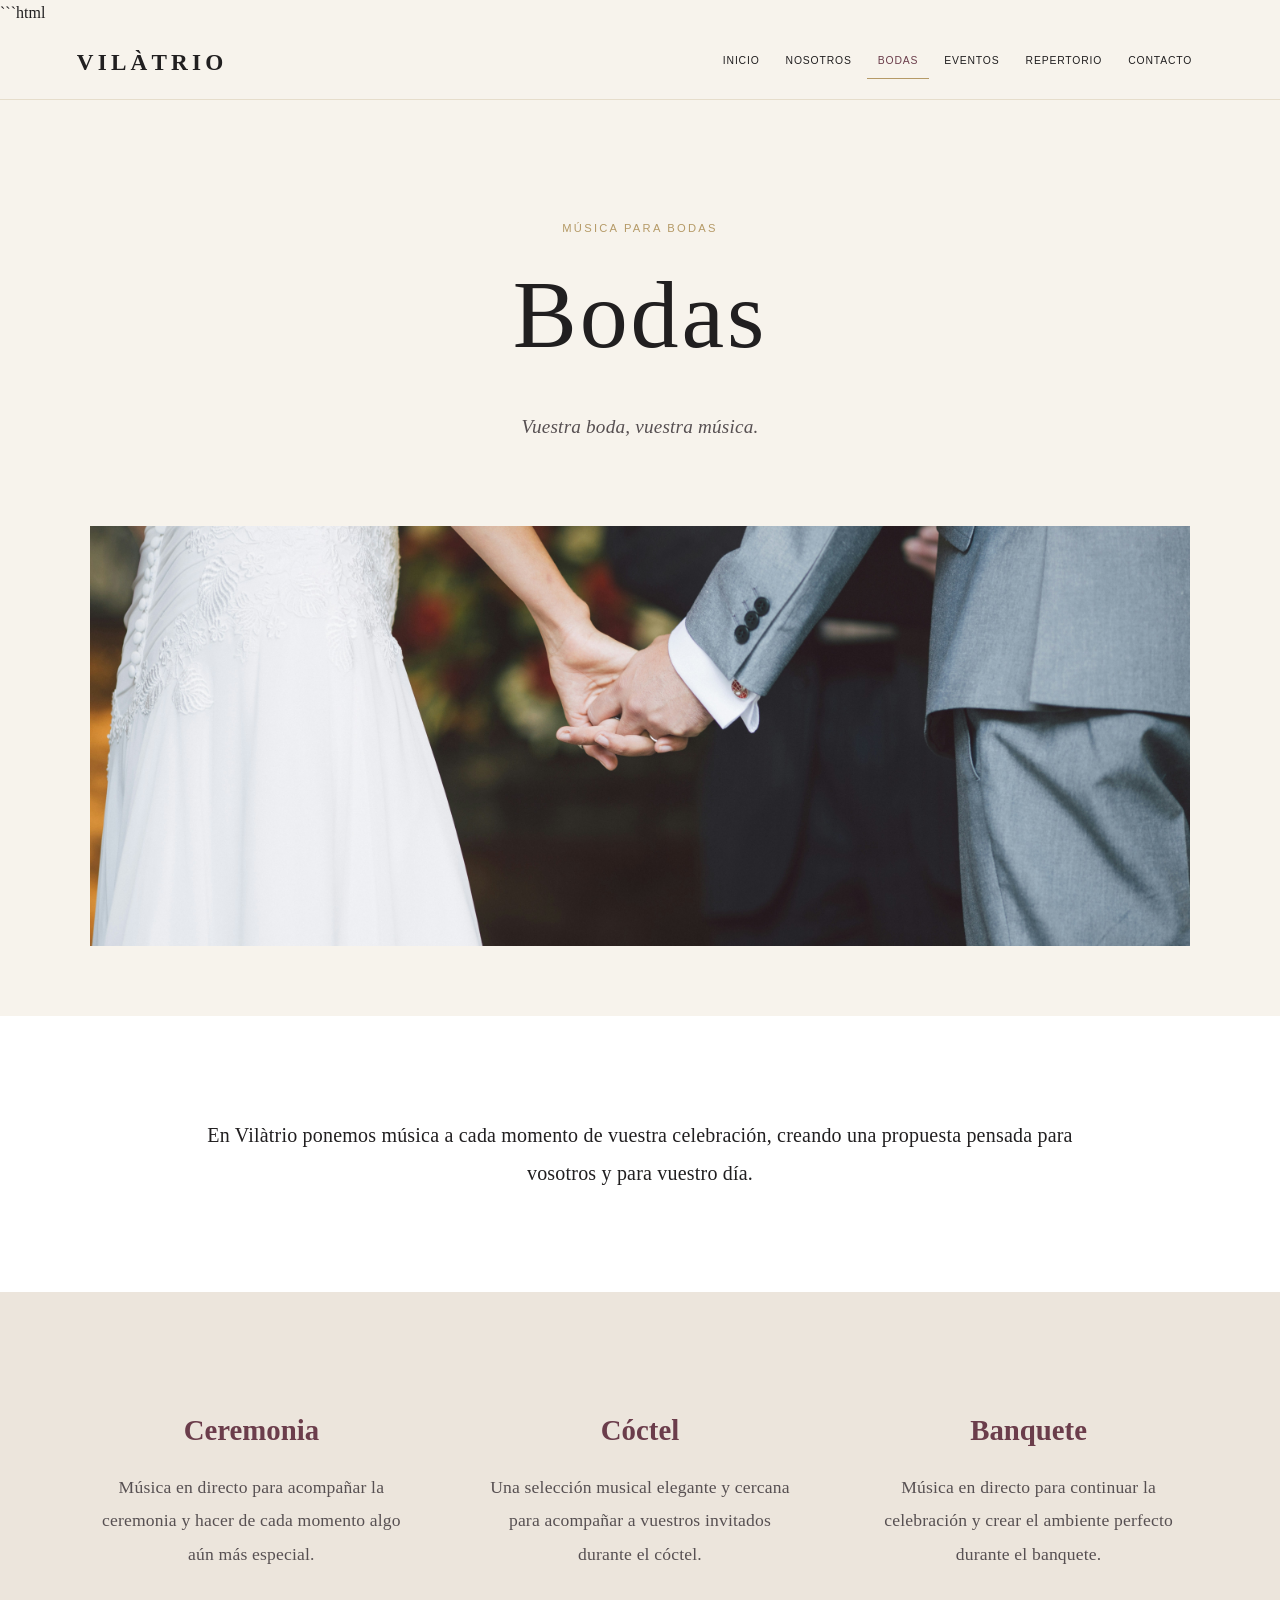
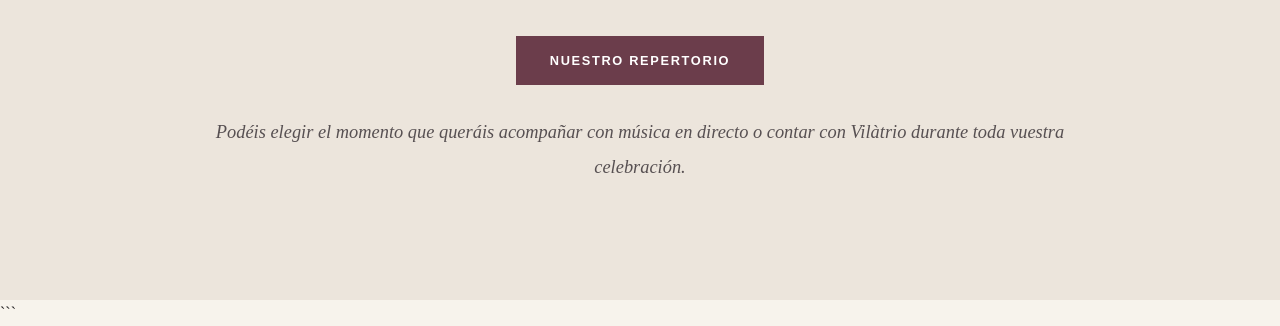
==== commit 1fdebc2b: "Update bodas.html" ====
--- a/bodas.html
+++ b/bodas.html
@@ -1,3 +1,4 @@
+```html
 <!doctype html>
 <html lang="es">
 
@@ -11,17 +12,24 @@
 <body>
 
 <nav>
-    <a class="logo" href="index.html">VILÀTRIO</a>
+    <a class="logo" href="inicio.html">VILÀTRIO</a>
+
+    <button class="menu-toggle" aria-label="Abrir menú" aria-expanded="false">
+        <span></span>
+        <span></span>
+        <span></span>
+    </button>
 
     <div class="tabs">
-        <a href="index.html">Inicio</a>
-        <a href="vilatrio.html">Nosotros</a>
+        <a href="inicio.html">Inicio</a>
+        <a href="nosotros.html">Nosotros</a>
         <a class="active" href="bodas.html">Bodas</a>
         <a href="eventos.html">Eventos</a>
         <a href="repertorio.html">Repertorio</a>
         <a href="contacto.html">Contacto</a>
     </div>
 </nav>
+
 
 <section class="wedding-intro">
 
@@ -39,12 +47,14 @@
 
 </section>
 
+
 <section class="wedding-image">
 
     <img src="the-hk-photo-company-t72WgCWLZpQ-unsplash.jpg"
          alt="Momento de una boda">
 
 </section>
+
 
 <section class="wedding-introduction">
 
@@ -58,6 +68,7 @@
     </div>
 
 </section>
+
 
 <section class="wedding-moments">
 
@@ -74,6 +85,7 @@
 
         </div>
 
+
         <div class="wedding-moment">
 
             <h3>Cóctel</h3>
@@ -84,6 +96,7 @@
             </p>
 
         </div>
+
 
         <div class="wedding-moment">
 
@@ -98,6 +111,7 @@
 
     </div>
 
+
     <div class="wedding-repertoire-button">
 
         <a class="repertoire-button" href="repertorio.html">
@@ -105,6 +119,7 @@
         </a>
 
     </div>
+
 
     <div class="wedding-choice">
 
@@ -117,5 +132,24 @@
 
 </section>
 
+
+<script>
+const menuToggle = document.querySelector(".menu-toggle");
+const tabs = document.querySelector(".tabs");
+
+menuToggle.addEventListener("click", () => {
+    const isOpen = tabs.classList.toggle("open");
+
+    menuToggle.classList.toggle("active", isOpen);
+    menuToggle.setAttribute("aria-expanded", isOpen);
+    menuToggle.setAttribute(
+        "aria-label",
+        isOpen ? "Cerrar menú" : "Abrir menú"
+    );
+});
+</script>
+
+
 </body>
 </html>
+```
--- a/style.css
+++ b/style.css
@@ -1,1398 +1,1494 @@
 :root {
---cream: #f7f3ec;
---dark: #211f20;
---burgundy: #6b3d4b;
---gold: #b59a67;
---white: #ffffff;
+    --cream: #f7f3ec;
+    --dark: #211f20;
+    --burgundy: #6b3d4b;
+    --gold: #b59a67;
+    --white: #ffffff;
 }
 
 * {
-  box-sizing: border-box;
-  margin: 0;
-  padding: 0;
-  }
+    box-sizing: border-box;
+    margin: 0;
+    padding: 0;
+}
 
 html {
-scroll-behavior: smooth;
+    scroll-behavior: smooth;
 }
 
 body {
-font-family: Georgia, "Times New Roman", serif;
-color: var(--dark);
-background: var(--cream);
-line-height: 1.6;
-}
-
-/* =========================================================
-NAVEGACIÓN
-========================================================= */
+    font-family: Georgia, "Times New Roman", serif;
+    color: var(--dark);
+    background: var(--cream);
+    line-height: 1.6;
+}
+
+
+/* =========================================================
+   NAVEGACIÓN
+   ========================================================= */
 
 nav {
-position: sticky;
-top: 0;
-z-index: 100;
-display: flex;
-justify-content: space-between;
-align-items: center;
-padding: 18px 6%;
-background: rgba(247, 243, 236, 0.96);
-backdrop-filter: blur(10px);
-border-bottom: 1px solid rgba(181, 154, 103, 0.25);
+    position: sticky;
+    top: 0;
+    z-index: 100;
+    display: flex;
+    justify-content: space-between;
+    align-items: center;
+    padding: 18px 6%;
+    background: rgba(247, 243, 236, 0.96);
+    backdrop-filter: blur(10px);
+    border-bottom: 1px solid rgba(181, 154, 103, 0.25);
 }
 
 .logo {
-font-size: 1.45rem;
-letter-spacing: 0.18em;
-color: var(--dark);
-font-weight: bold;
-text-decoration: none;
+    font-size: 1.45rem;
+    letter-spacing: 0.18em;
+    color: var(--dark);
+    font-weight: bold;
+    text-decoration: none;
 }
 
 .tabs {
-display: flex;
-gap: 4px;
-flex-wrap: wrap;
-justify-content: flex-end;
+    display: flex;
+    gap: 4px;
+    flex-wrap: wrap;
+    justify-content: flex-end;
 }
 
 .tabs a {
-font-family: Arial, sans-serif;
-text-transform: uppercase;
-letter-spacing: 0.08em;
-font-size: 0.65rem;
-color: var(--dark);
-text-decoration: none;
-padding: 8px 11px;
-border-bottom: 1px solid transparent;
-transition: 0.25s;
+    font-family: Arial, sans-serif;
+    text-transform: uppercase;
+    letter-spacing: 0.08em;
+    font-size: 0.65rem;
+    color: var(--dark);
+    text-decoration: none;
+    padding: 8px 11px;
+    border-bottom: 1px solid transparent;
+    transition: 0.25s;
 }
 
 .tabs a:hover,
 .tabs a.active {
-color: var(--burgundy);
-border-bottom-color: var(--gold);
-}
-
-/* =========================================================
-PORTADA
-========================================================= */
+    color: var(--burgundy);
+    border-bottom-color: var(--gold);
+}
+
+
+/* BOTÓN MENÚ MÓVIL */
+
+.menu-toggle {
+    display: none;
+    width: 22px;
+    height: 22px;
+    padding: 0;
+    margin-left: auto;
+
+    background: none;
+    border: none;
+
+    cursor: pointer;
+
+    position: relative;
+    z-index: 110;
+}
+
+.menu-toggle span {
+    display: block;
+    width: 22px;
+    height: 1.5px;
+
+    background: var(--dark);
+
+    margin: 4px 0;
+
+    transition:
+        transform 0.3s ease,
+        opacity 0.2s ease;
+}
+
+
+/* ANIMACIÓN DEL BOTÓN → X */
+
+.menu-toggle.active span:nth-child(1) {
+    transform: translateY(6.5px) rotate(45deg);
+}
+
+.menu-toggle.active span:nth-child(2) {
+    opacity: 0;
+}
+
+.menu-toggle.active span:nth-child(3) {
+    transform: translateY(-6.5px) rotate(-45deg);
+}
+
+
+/* =========================================================
+   PORTADA
+   ========================================================= */
 
 .hero {
-min-height: calc(100vh - 72px);
-display: grid;
-place-items: center;
-text-align: center;
-padding: 100px 7%;
-position: relative;
-overflow: hidden;
-
-```
-background-image:
-    linear-gradient(rgba(20,18,18,.38), rgba(20,18,18,.38)),
-    url("hero.jpg");
-
-background-size: cover;
-background-position: center;
-background-repeat: no-repeat;
-
-color: white;
-```
-
+    min-height: calc(100vh - 72px);
+    display: grid;
+    place-items: center;
+    text-align: center;
+    padding: 100px 7%;
+    position: relative;
+    overflow: hidden;
+
+    background-image:
+        linear-gradient(rgba(20,18,18,.38), rgba(20,18,18,.38)),
+        url("hero.jpg");
+
+    background-size: cover;
+    background-position: center;
+    background-repeat: no-repeat;
+
+    color: white;
 }
 
 .hero-content {
-position: relative;
-z-index: 5;
+    position: relative;
+    z-index: 5;
 }
 
 .hero-logo {
-font-size: clamp(4rem, 11vw, 8rem);
-line-height: .9;
-letter-spacing: .1em;
-font-weight: normal;
-margin-bottom: 22px;
-text-shadow: 0 2px 18px rgba(0,0,0,.25);
+    font-size: clamp(4rem, 11vw, 8rem);
+    line-height: .9;
+    letter-spacing: .1em;
+    font-weight: normal;
+    margin-bottom: 22px;
+    text-shadow: 0 2px 18px rgba(0,0,0,.25);
 }
 
 .hero-subtitle {
-font-family: Arial, sans-serif;
-font-size: clamp(.9rem,2vw,1.15rem);
-text-transform: uppercase;
-letter-spacing: .28em;
-margin-bottom: 35px;
-text-shadow: 0 2px 10px rgba(0,0,0,.3);
-}
-
-/* =========================================================
-BOTÓN GENERAL
-========================================================= */
+    font-family: Arial, sans-serif;
+    font-size: clamp(.9rem,2vw,1.15rem);
+    text-transform: uppercase;
+    letter-spacing: .28em;
+    margin-bottom: 35px;
+    text-shadow: 0 2px 10px rgba(0,0,0,.3);
+}
+
+
+/* =========================================================
+   BOTÓN GENERAL
+   ========================================================= */
 
 .btn {
-display: inline-block !important;
-position: relative;
-z-index: 20;
-
-```
-background: var(--white) !important;
-color: var(--dark) !important;
-
-text-decoration: none !important;
-padding: 14px 27px;
-
-font-family: Arial, sans-serif;
-text-transform: uppercase;
-letter-spacing: .1em;
-font-size: .7rem;
-
-border: none;
-cursor: pointer;
-
-opacity: 1 !important;
-visibility: visible !important;
-
-transition: .25s;
-```
-
+    display: inline-block !important;
+    position: relative;
+    z-index: 20;
+
+    background: var(--white) !important;
+    color: var(--dark) !important;
+
+    text-decoration: none !important;
+    padding: 14px 27px;
+
+    font-family: Arial, sans-serif;
+    text-transform: uppercase;
+    letter-spacing: .1em;
+    font-size: .7rem;
+
+    border: none;
+    cursor: pointer;
+
+    opacity: 1 !important;
+    visibility: visible !important;
+
+    transition: .25s;
 }
 
 .btn:hover {
-background: var(--burgundy) !important;
-color: white !important;
-}
-
-/* =========================================================
-GENERALES
-========================================================= */
+    background: var(--burgundy) !important;
+    color: white !important;
+}
+
+
+/* =========================================================
+   GENERALES
+   ========================================================= */
 
 section {
-padding: 100px 7%;
+    padding: 100px 7%;
 }
 
 .section-head {
-max-width: 760px;
-margin: 0 auto;
-text-align: center;
+    max-width: 760px;
+    margin: 0 auto;
+    text-align: center;
 }
 
 .section-head h2 {
-font-size: clamp(2rem,4.5vw,3.2rem);
-font-weight: normal;
-color: var(--dark);
-margin-bottom: 20px;
+    font-size: clamp(2rem,4.5vw,3.2rem);
+    font-weight: normal;
+    color: var(--dark);
+    margin-bottom: 20px;
 }
 
 .section-head p {
-font-size: 1.05rem;
-color: #575052;
-max-width: 650px;
-margin: auto;
+    font-size: 1.05rem;
+    color: #575052;
+    max-width: 650px;
+    margin: auto;
 }
 
 .eyebrow {
-font-family: Arial, sans-serif;
-text-transform: uppercase;
-letter-spacing: .2em;
-color: var(--gold);
-font-size: .7rem;
+    font-family: Arial, sans-serif;
+    text-transform: uppercase;
+    letter-spacing: .2em;
+    color: var(--gold);
+    font-size: .7rem;
 }
 
 footer {
-padding: 25px;
-background: var(--dark);
-color: #ddd6ce;
-text-align: center;
-font-family: Arial, sans-serif;
-font-size: .75rem;
-}
-
-/* =========================================================
-NOSOTROS
-========================================================= */
+    padding: 25px;
+    background: var(--dark);
+    color: #ddd6ce;
+    text-align: center;
+    font-family: Arial, sans-serif;
+    font-size: .75rem;
+}
+
+
+/* =========================================================
+   NOSOTROS
+   ========================================================= */
 
 .about-intro {
-background: var(--cream);
-padding: 120px 7% 80px;
+    background: var(--cream);
+    padding: 120px 7% 80px;
 }
 
 .about-intro h1 {
-font-size: clamp(3.5rem,8vw,6rem);
-font-weight: 400;
-color: var(--dark);
-letter-spacing: .03em;
-margin-bottom: 18px;
+    font-size: clamp(3.5rem,8vw,6rem);
+    font-weight: 400;
+    color: var(--dark);
+    letter-spacing: .03em;
+    margin-bottom: 18px;
 }
 
 .about-intro .section-head p {
-font-size: 1.2rem;
-color: #575052;
-font-style: italic;
+    font-size: 1.2rem;
+    color: #575052;
+    font-style: italic;
 }
 
 .about-image {
-width: 100%;
-padding: 0 7% 70px;
-background: var(--cream);
-display: flex;
-justify-content: center;
+    width: 100%;
+    padding: 0 7% 70px;
+    background: var(--cream);
+    display: flex;
+    justify-content: center;
 }
 
 .about-image-placeholder {
-width: 100%;
-max-width: 1100px;
-height: 420px;
-background: #e8e1d8;
-display: grid;
-place-items: center;
+    width: 100%;
+    max-width: 1100px;
+    height: 420px;
+    background: #e8e1d8;
+    display: grid;
+    place-items: center;
 }
 
 .about-image-placeholder span {
-font-family: Arial, sans-serif;
-text-transform: uppercase;
-letter-spacing: .15em;
-font-size: .7rem;
-color: #8a7d7f;
+    font-family: Arial, sans-serif;
+    text-transform: uppercase;
+    letter-spacing: .15em;
+    font-size: .7rem;
+    color: #8a7d7f;
 }
 
 .about-text {
-background: white;
-padding: 100px 7% 55px;
+    background: white;
+    padding: 100px 7% 55px;
 }
 
 .about-text .about-content {
-max-width: 900px;
-margin: auto;
-text-align: center;
+    max-width: 900px;
+    margin: auto;
+    text-align: center;
 }
 
 .about-text .about-content h2 {
-text-align: center;
-font-size: 2.2rem;
-font-weight: normal;
-color: var(--dark);
-letter-spacing: .08em;
-margin-bottom: 30px;
-text-transform: uppercase;
+    text-align: center;
+    font-size: 2.2rem;
+    font-weight: normal;
+    color: var(--dark);
+    letter-spacing: .08em;
+    margin-bottom: 30px;
+    text-transform: uppercase;
 }
 
 .about-text .about-content p {
-color: var(--dark);
-font-size: 1.2rem;
-line-height: 1.9;
-letter-spacing: .01em;
-text-align: center;
-margin-bottom: 0;
-}
-
-/* =========================================================
-MÚSICOS
-========================================================= */
+    color: var(--dark);
+    font-size: 1.2rem;
+    line-height: 1.9;
+    letter-spacing: .01em;
+    text-align: center;
+    margin-bottom: 0;
+}
+
+
+/* =========================================================
+   MÚSICOS
+   ========================================================= */
 
 .musicians {
-background: white;
-padding: 30px 7% 115px;
+    background: white;
+    padding: 30px 7% 115px;
 }
 
 .musicians-list {
-max-width: 1050px;
-margin: 0 auto;
-display: grid;
-grid-template-columns: repeat(3,1fr);
-gap: 60px;
+    max-width: 1050px;
+    margin: 0 auto;
+    display: grid;
+    grid-template-columns: repeat(3,1fr);
+    gap: 60px;
 }
 
 .musician {
-text-align: center;
+    text-align: center;
 }
 
 .musician-photo {
-width: 220px;
-height: 220px;
-margin: 0 auto 25px;
-border-radius: 50%;
-background: #e8e1d8;
-display: grid;
-place-items: center;
-overflow: hidden;
+    width: 220px;
+    height: 220px;
+    margin: 0 auto 25px;
+    border-radius: 50%;
+    background: #e8e1d8;
+    display: grid;
+    place-items: center;
+    overflow: hidden;
 }
 
 .musician-photo span {
-font-family: Arial, sans-serif;
-text-transform: uppercase;
-letter-spacing: .15em;
-font-size: .65rem;
-color: #8a7d7f;
+    font-family: Arial, sans-serif;
+    text-transform: uppercase;
+    letter-spacing: .15em;
+    font-size: .65rem;
+    color: #8a7d7f;
 }
 
 .musician h3 {
-font-size: 1.4rem;
-font-weight: 400;
-color: var(--dark);
-margin-bottom: 5px;
+    font-size: 1.4rem;
+    font-weight: 400;
+    color: var(--dark);
+    margin-bottom: 5px;
 }
 
 .musician p {
-font-family: Arial, sans-serif;
-font-size: .75rem;
-text-transform: uppercase;
-letter-spacing: .12em;
-color: var(--dark);
-}
-
-/* =========================================================
-OPCIONES
-========================================================= */
+    font-family: Arial, sans-serif;
+    font-size: .75rem;
+    text-transform: uppercase;
+    letter-spacing: .12em;
+    color: var(--dark);
+}
+
+
+/* =========================================================
+   OPCIONES
+   ========================================================= */
 
 .wedding-options,
 .event-options {
-background: var(--cream);
+    background: var(--cream);
 }
 
 .wedding-options .cards,
 .event-options .cards {
-max-width: 1100px;
-margin: 55px auto 0;
-display: grid;
-grid-template-columns: repeat(3,1fr);
-gap: 25px;
+    max-width: 1100px;
+    margin: 55px auto 0;
+    display: grid;
+    grid-template-columns: repeat(3,1fr);
+    gap: 25px;
 }
 
 .wedding-options .card,
 .event-options .card {
-background: white;
-border: 1px solid rgba(181,154,103,.35);
-padding: 38px 30px;
-text-align: center;
+    background: white;
+    border: 1px solid rgba(181,154,103,.35);
+    padding: 38px 30px;
+    text-align: center;
 }
 
 .wedding-options .card h3,
 .event-options .card h3 {
-color: var(--burgundy);
-font-size: 1.35rem;
-font-weight: normal;
-margin-bottom: 12px;
+    color: var(--burgundy);
+    font-size: 1.35rem;
+    font-weight: normal;
+    margin-bottom: 12px;
 }
 
 .wedding-options .card p,
 .event-options .card p {
-color: #575052;
-font-size: .95rem;
+    color: #575052;
+    font-size: .95rem;
 }
 
 .repertoire-link {
-background: white;
-text-align: center;
-}
-
-/* =========================================================
-REPERTORIO ANTIGUO
-========================================================= */
+    background: white;
+    text-align: center;
+}
+
+
+/* =========================================================
+   REPERTORIO ANTIGUO
+   ========================================================= */
 
 .repertoire-categories {
-background: #ece5dc;
+    background: #ece5dc;
 }
 
 .repertoire-list {
-max-width: 1050px;
-margin: 55px auto 0;
-display: grid;
-grid-template-columns: repeat(2,1fr);
-gap: 0;
-border-top: 1px solid rgba(181,154,103,.4);
+    max-width: 1050px;
+    margin: 55px auto 0;
+    display: grid;
+    grid-template-columns: repeat(2,1fr);
+    gap: 0;
+    border-top: 1px solid rgba(181,154,103,.4);
 }
 
 .repertoire-list > div {
-padding: 40px 45px;
-border-bottom: 1px solid rgba(181,154,103,.4);
+    padding: 40px 45px;
+    border-bottom: 1px solid rgba(181,154,103,.4);
 }
 
 .repertoire-list > div:nth-child(odd) {
-border-right: 1px solid rgba(181,154,103,.4);
+    border-right: 1px solid rgba(181,154,103,.4);
 }
 
 .repertoire-list h3 {
-font-size: 1.5rem;
-font-weight: normal;
-color: var(--burgundy);
-margin-bottom: 12px;
+    font-size: 1.5rem;
+    font-weight: normal;
+    color: var(--burgundy);
+    margin-bottom: 12px;
 }
 
 .repertoire-list p {
-color: #575052;
-font-size: 1rem;
-max-width: 430px;
+    color: #575052;
+    font-size: 1rem;
+    max-width: 430px;
 }
 
 .dossier-link {
-background: var(--cream);
-text-align: center;
-}
-
-/* =========================================================
-REPERTORIO
-========================================================= */
+    background: var(--cream);
+    text-align: center;
+}
+
+
+/* =========================================================
+   REPERTORIO
+   ========================================================= */
 
 .repertoire-intro {
-background: var(--cream);
-padding: 120px 7% 80px;
+    background: var(--cream);
+    padding: 120px 7% 80px;
 }
 
 .repertoire-intro h1 {
-font-size: clamp(3.5rem,8vw,6rem);
-font-weight: 400;
-color: var(--dark);
-letter-spacing: .03em;
-margin-bottom: 18px;
+    font-size: clamp(3.5rem,8vw,6rem);
+    font-weight: 400;
+    color: var(--dark);
+    letter-spacing: .03em;
+    margin-bottom: 18px;
 }
 
 .repertoire-intro .section-head p {
-font-size: 1.2rem;
-color: #575052;
-font-style: italic;
+    font-size: 1.2rem;
+    color: #575052;
+    font-style: italic;
 }
 
 .repertoire-button-container {
-display: block;
-margin-top: 30px;
-text-align: center;
+    display: block;
+    margin-top: 30px;
+    text-align: center;
 }
 
 .repertoire-button {
-display: inline-block !important;
-position: relative;
-z-index: 20;
-
-```
-background: var(--burgundy) !important;
-color: #ffffff !important;
-
-text-decoration: none !important;
-padding: 17px 34px;
-
-font-family: Arial, sans-serif;
-text-transform: uppercase;
-letter-spacing: .13em;
-font-size: .8rem;
-font-weight: bold;
-line-height: 1.2;
-
-border: none;
-cursor: pointer;
-
-opacity: 1 !important;
-visibility: visible !important;
-
-transition: .25s;
-```
-
+    display: inline-block !important;
+    position: relative;
+    z-index: 20;
+
+    background: var(--burgundy) !important;
+    color: #ffffff !important;
+
+    text-decoration: none !important;
+    padding: 17px 34px;
+
+    font-family: Arial, sans-serif;
+    text-transform: uppercase;
+    letter-spacing: .13em;
+    font-size: .8rem;
+    font-weight: bold;
+    line-height: 1.2;
+
+    border: none;
+    cursor: pointer;
+
+    opacity: 1 !important;
+    visibility: visible !important;
+
+    transition: .25s;
 }
 
 .repertoire-button:hover {
-background: var(--dark) !important;
-color: #ffffff !important;
-}
-
-/* =========================================================
-REPERTORIO DE BODA
-========================================================= */
+    background: var(--dark) !important;
+    color: #ffffff !important;
+}
+
+
+/* =========================================================
+   REPERTORIO DE BODA
+   ========================================================= */
 
 .wedding-repertoire {
-background: #ece5dc;
-padding: 105px 7% 115px;
+    background: #ece5dc;
+    padding: 105px 7% 115px;
 }
 
 .wedding-repertoire .section-head {
-max-width: 760px;
+    max-width: 760px;
 }
 
 .wedding-repertoire .section-head h2 {
-margin-top: 12px;
-margin-bottom: 18px;
+    margin-top: 12px;
+    margin-bottom: 18px;
 }
 
 .wedding-repertoire .section-head > p {
-margin-bottom: 55px;
+    margin-bottom: 55px;
 }
 
 .wedding-repertoire-list {
-max-width: 650px;
-margin: 0 auto;
+    max-width: 650px;
+    margin: 0 auto;
 }
 
 .wedding-repertoire-item {
-padding: 24px 10px;
-border-bottom: 1px solid rgba(181,154,103,.4);
-text-align: center;
+    padding: 24px 10px;
+    border-bottom: 1px solid rgba(181,154,103,.4);
+    text-align: center;
 }
 
 .wedding-repertoire-item h3 {
-font-family: Arial, sans-serif;
-text-transform: uppercase;
-letter-spacing: .12em;
-font-size: .7rem;
-font-weight: bold;
-color: var(--gold);
-margin-bottom: 10px;
-text-align: center;
+    font-family: Arial, sans-serif;
+    text-transform: uppercase;
+    letter-spacing: .12em;
+    font-size: .7rem;
+    font-weight: bold;
+    color: var(--gold);
+    margin-bottom: 10px;
+    text-align: center;
 }
 
 .wedding-song {
-display: flex;
-justify-content: center;
-align-items: center;
-gap: 35px;
-text-align: center;
+    display: flex;
+    justify-content: center;
+    align-items: center;
+    gap: 35px;
+    text-align: center;
 }
 
 .wedding-song em {
-font-style: normal;
-color: var(--burgundy);
-font-size: 1.2rem;
+    font-style: normal;
+    color: var(--burgundy);
+    font-size: 1.2rem;
 }
 
 .wedding-song span {
-color: #575052;
-text-align: left;
-font-size: 1rem;
-}
-
-/* =========================================================
-REPERTORIO DE EVENTOS
-========================================================= */
+    color: #575052;
+    text-align: left;
+    font-size: 1rem;
+}
+
+
+/* =========================================================
+   REPERTORIO DE EVENTOS
+   ========================================================= */
 
 .event-repertoire {
-background: white;
-padding: 105px 7% 115px;
+    background: white;
+    padding: 105px 7% 115px;
 }
 
 .event-repertoire .section-head {
-max-width: 760px;
+    max-width: 760px;
 }
 
 .event-repertoire .section-head h2 {
-margin-top: 12px;
-margin-bottom: 18px;
+    margin-top: 12px;
+    margin-bottom: 18px;
 }
 
 .event-repertoire .section-head > p {
-margin-bottom: 55px;
+    margin-bottom: 55px;
 }
 
 .event-repertoire-list {
-max-width: 650px;
-margin: 0 auto;
+    max-width: 650px;
+    margin: 0 auto;
 }
 
 .event-repertoire-list p {
-display: flex;
-justify-content: center;
-align-items: center;
-gap: 35px;
-padding: 17px 10px;
-color: #575052;
-font-size: 1rem;
-line-height: 1.6;
-border-bottom: 1px solid rgba(181,154,103,.25);
-text-align: center;
+    display: flex;
+    justify-content: center;
+    align-items: center;
+    gap: 35px;
+    padding: 17px 10px;
+    color: #575052;
+    font-size: 1rem;
+    line-height: 1.6;
+    border-bottom: 1px solid rgba(181,154,103,.25);
+    text-align: center;
 }
 
 .event-repertoire-list p em,
 .event-repertoire-list p span {
-width: 190px;
+    width: 190px;
 }
 
 .event-repertoire-list p em {
-font-style: normal;
-color: var(--burgundy);
-text-align: right;
+    font-style: normal;
+    color: var(--burgundy);
+    text-align: right;
 }
 
 .event-repertoire-list p span {
-color: #575052;
-text-align: left;
-}
-
-/* =========================================================
-CANCIÓN ESPECIAL
-========================================================= */
+    color: #575052;
+    text-align: left;
+}
+
+
+/* =========================================================
+   CANCIÓN ESPECIAL
+   ========================================================= */
 
 .special-song {
-background: var(--cream);
-padding: 65px 7% 75px;
-text-align: center;
-border-top: 1px solid rgba(181,154,103,.2);
+    background: var(--cream);
+    padding: 65px 7% 75px;
+    text-align: center;
+    border-top: 1px solid rgba(181,154,103,.2);
 }
 
 .special-song-content {
-max-width: 700px;
-margin: 0 auto;
+    max-width: 700px;
+    margin: 0 auto;
 }
 
 .special-song h3 {
-font-size: 1.35rem;
-font-weight: normal;
-color: var(--burgundy);
-margin-bottom: 12px;
+    font-size: 1.35rem;
+    font-weight: normal;
+    color: var(--burgundy);
+    margin-bottom: 12px;
 }
 
 .special-song p {
-max-width: 650px;
-margin: 0 auto;
-color: #575052;
-font-size: 1rem;
-line-height: 1.8;
-}
-
-/* =========================================================
-CONTACTO
-========================================================= */
+    max-width: 650px;
+    margin: 0 auto;
+    color: #575052;
+    font-size: 1rem;
+    line-height: 1.8;
+}
+
+
+/* =========================================================
+   CONTACTO
+   ========================================================= */
 
 .contact-intro {
-background: var(--cream);
-padding: 120px 7% 100px;
+    background: var(--cream);
+    padding: 120px 7% 100px;
 }
 
 .contact-intro h1 {
-font-size: clamp(3.5rem, 8vw, 6rem);
-color: var(--dark);
-font-weight: 400;
-letter-spacing: .03em;
-margin-bottom: 18px;
+    font-size: clamp(3.5rem, 8vw, 6rem);
+    color: var(--dark);
+    font-weight: 400;
+    letter-spacing: .03em;
+    margin-bottom: 18px;
 }
 
 .contact-intro .section-head p {
-font-size: 1.2rem;
-color: #575052;
-font-style: italic;
+    font-size: 1.2rem;
+    color: #575052;
+    font-style: italic;
 }
 
 .contact-budget {
-display: block;
-margin-top: 35px;
-text-align: center;
-position: relative;
-z-index: 20;
+    display: block;
+    margin-top: 35px;
+    text-align: center;
+    position: relative;
+    z-index: 20;
 }
 
 .contact-budget a {
-display: inline-block !important;
-position: relative;
-z-index: 20;
-
-```
-background: var(--burgundy) !important;
-color: #ffffff !important;
-
-text-decoration: none !important;
-padding: 17px 34px;
-
-font-family: Arial, sans-serif;
-text-transform: uppercase;
-letter-spacing: .13em;
-font-size: .8rem;
-font-weight: bold;
-line-height: 1.2;
-
-border: none;
-cursor: pointer;
-
-opacity: 1 !important;
-visibility: visible !important;
-
-transition: .25s;
-```
-
+    display: inline-block !important;
+    position: relative;
+    z-index: 20;
+
+    background: var(--burgundy) !important;
+    color: #ffffff !important;
+
+    text-decoration: none !important;
+    padding: 17px 34px;
+
+    font-family: Arial, sans-serif;
+    text-transform: uppercase;
+    letter-spacing: .13em;
+    font-size: .8rem;
+    font-weight: bold;
+    line-height: 1.2;
+
+    border: none;
+    cursor: pointer;
+
+    opacity: 1 !important;
+    visibility: visible !important;
+
+    transition: .25s;
 }
 
 .contact-budget a:hover {
-background: var(--dark) !important;
-color: #ffffff !important;
+    background: var(--dark) !important;
+    color: #ffffff !important;
 }
 
 .contact-intro .contact-info {
-max-width: 1050px;
-margin: 75px auto 0;
-
-```
-display: flex;
-justify-content: space-between;
-align-items: flex-start;
-
-gap: 80px;
-```
-
+    max-width: 1050px;
+    margin: 75px auto 0;
+
+    display: flex;
+    justify-content: space-between;
+    align-items: flex-start;
+
+    gap: 80px;
 }
 
 .contact-item {
-flex: 1;
-
-```
-display: flex;
-flex-direction: column;
-align-items: center;
-
-gap: 14px;
-
-color: var(--dark);
-text-decoration: none;
-
-transition: .25s;
-```
-
+    flex: 1;
+
+    display: flex;
+    flex-direction: column;
+    align-items: center;
+
+    gap: 14px;
+
+    color: var(--dark);
+    text-decoration: none;
+
+    transition: .25s;
 }
 
 .contact-item:hover {
-color: var(--burgundy);
+    color: var(--burgundy);
 }
 
 .contact-icon {
-width: 42px;
-height: 42px;
-
-```
-display: flex;
-align-items: center;
-justify-content: center;
-
-color: var(--gold);
-```
-
+    width: 42px;
+    height: 42px;
+
+    display: flex;
+    align-items: center;
+    justify-content: center;
+
+    color: var(--gold);
 }
 
 .contact-icon svg {
-width: 30px;
-height: 30px;
-
-```
-fill: none;
-stroke: currentColor;
-stroke-width: 1.5;
-stroke-linecap: round;
-stroke-linejoin: round;
-```
-
+    width: 30px;
+    height: 30px;
+
+    fill: none;
+    stroke: currentColor;
+    stroke-width: 1.5;
+    stroke-linecap: round;
+    stroke-linejoin: round;
 }
 
 .contact-icon svg path:first-child {
-fill: currentColor;
-stroke: none;
+    fill: currentColor;
+    stroke: none;
 }
 
 .contact-item span {
-font-family: Arial, sans-serif;
-font-size: .9rem;
-letter-spacing: .02em;
-text-align: center;
-}
-
-/* =========================================================
-MOMENTOS VILÀTRIO
-========================================================= */
+    font-family: Arial, sans-serif;
+    font-size: .9rem;
+    letter-spacing: .02em;
+    text-align: center;
+}
+
+
+/* =========================================================
+   MOMENTOS VILÀTRIO
+   ========================================================= */
 
 .moments {
-background: #ece5dc;
-padding: 100px 7% 110px;
+    background: #ece5dc;
+    padding: 100px 7% 110px;
 }
 
 .moments .section-head {
-max-width: 760px;
+    max-width: 760px;
 }
 
 .moments .section-head h2 {
-margin-top: 12px;
-margin-bottom: 18px;
+    margin-top: 12px;
+    margin-bottom: 18px;
 }
 
 .moments .section-head > p {
-margin-bottom: 55px;
+    margin-bottom: 55px;
 }
 
 .gallery {
-max-width: 1100px;
-margin: 0 auto;
-
-```
-display: grid;
-grid-template-columns: repeat(3, 1fr);
-
-gap: 20px;
-```
-
+    max-width: 1100px;
+    margin: 0 auto;
+
+    display: grid;
+    grid-template-columns: repeat(3, 1fr);
+
+    gap: 20px;
 }
 
 .gallery-placeholder {
-min-height: 330px;
-
-```
-background: rgba(255, 255, 255, .55);
-border: 1px solid rgba(181, 154, 103, .4);
-
-display: grid;
-place-items: center;
-
-overflow: hidden;
-```
-
+    min-height: 330px;
+
+    background: rgba(255, 255, 255, .55);
+    border: 1px solid rgba(181, 154, 103, .4);
+
+    display: grid;
+    place-items: center;
+
+    overflow: hidden;
 }
 
 .gallery-placeholder span {
-font-family: Arial, sans-serif;
-text-transform: uppercase;
-letter-spacing: .15em;
-font-size: .7rem;
-color: #8a7d7f;
+    font-family: Arial, sans-serif;
+    text-transform: uppercase;
+    letter-spacing: .15em;
+    font-size: .7rem;
+    color: #8a7d7f;
 }
 
 .gallery-placeholder img {
-width: 100%;
-height: 100%;
-object-fit: cover;
-display: block;
-}
-
-/* =========================================================
-BODAS
-========================================================= */
+    width: 100%;
+    height: 100%;
+    object-fit: cover;
+    display: block;
+}
+
+
+/* =========================================================
+   BODAS
+   ========================================================= */
 
 .wedding-intro {
-background: var(--cream);
-padding: 120px 7% 80px;
+    background: var(--cream);
+    padding: 120px 7% 80px;
 }
 
 .wedding-intro h1 {
-font-size: clamp(3.5rem,8vw,6rem);
-font-weight: 400;
-color: var(--dark);
-letter-spacing: .03em;
-margin-bottom: 18px;
+    font-size: clamp(3.5rem,8vw,6rem);
+    font-weight: 400;
+    color: var(--dark);
+    letter-spacing: .03em;
+    margin-bottom: 18px;
 }
 
 .wedding-intro .section-head p {
-font-size: 1.2rem;
-color: #575052;
-font-style: italic;
+    font-size: 1.2rem;
+    color: #575052;
+    font-style: italic;
 }
 
 .wedding-image {
-width: 100%;
-padding: 0 7% 70px;
-background: var(--cream);
-display: flex;
-justify-content: center;
+    width: 100%;
+    padding: 0 7% 70px;
+    background: var(--cream);
+    display: flex;
+    justify-content: center;
 }
 
 .wedding-image img {
-display: block;
-width: 100%;
-max-width: 1100px;
-height: 420px;
-object-fit: cover;
+    display: block;
+    width: 100%;
+    max-width: 1100px;
+    height: 420px;
+    object-fit: cover;
 }
 
 .wedding-introduction {
-background: white;
-padding: 100px 7%;
+    background: white;
+    padding: 100px 7%;
 }
 
 .wedding-introduction .about-content {
-max-width: 900px;
-margin: 0 auto;
-text-align: center;
+    max-width: 900px;
+    margin: 0 auto;
+    text-align: center;
 }
 
 .wedding-introduction .about-content p {
-font-size: 1.25rem;
-line-height: 1.9;
-font-weight: 400;
-letter-spacing: .01em;
-}
-
-/* =========================================================
-MOMENTOS DE BODA
-========================================================= */
+    font-size: 1.25rem;
+    line-height: 1.9;
+    font-weight: 400;
+    letter-spacing: .01em;
+}
+
+
+/* =========================================================
+   MOMENTOS DE BODA
+   ========================================================= */
 
 .wedding-moments {
-background: #ece5dc;
-padding: 105px 7% 115px;
-text-align: center;
+    background: #ece5dc;
+    padding: 105px 7% 115px;
+    text-align: center;
 }
 
 .wedding-moment-list {
-max-width: 1150px;
-margin: 0 auto;
-
-```
-display: grid;
-grid-template-columns: repeat(3,1fr);
-
-gap: 65px;
-```
-
+    max-width: 1150px;
+    margin: 0 auto;
+
+    display: grid;
+    grid-template-columns: repeat(3, 1fr);
+
+    gap: 65px;
 }
 
 .wedding-moment {
-padding: 10px;
-text-align: center;
+    padding: 10px;
+    text-align: center;
 }
 
 .wedding-moment h3 {
-font-size: 1.8rem;
-font-weight: bold;
-color: var(--burgundy);
-margin-bottom: 18px;
+    font-size: 1.8rem;
+    font-weight: bold;
+    color: var(--burgundy);
+    margin-bottom: 18px;
 }
 
 .wedding-moment p {
-color: #575052;
-font-size: 1.1rem;
-line-height: 1.9;
-}
-
-/* BOTÓN DE REPERTORIO EN BODAS */
-
-.wedding-moments .repertoire-button {
-margin-top: 55px;
-}
+    color: #575052;
+    font-size: 1.1rem;
+    line-height: 1.9;
+}
+
+
+/* BOTÓN NUESTRO REPERTORIO */
+
+.wedding-repertoire-button {
+    display: block;
+    width: 100%;
+    text-align: center;
+    margin-top: 55px;
+}
+
+.wedding-repertoire-button .repertoire-button {
+    display: inline-block !important;
+}
+
 
 /* FRASE FINAL */
 
 .wedding-choice {
-max-width: 850px;
-margin: 30px auto 0;
-text-align: center;
+    max-width: 850px;
+    margin: 30px auto 0;
+    text-align: center;
 }
 
 .wedding-choice p {
-color: #575052;
-font-size: 1.15rem;
-line-height: 1.9;
-font-style: italic;
-}
-
-/* =========================================================
-EVENTOS
-========================================================= */
+    color: #575052;
+    font-size: 1.15rem;
+    line-height: 1.9;
+    font-style: italic;
+}
+
+
+/* =========================================================
+   EVENTOS
+   ========================================================= */
 
 .event-moments {
-background: #ece5dc;
-padding: 105px 7% 115px;
-text-align: center;
+    background: #ece5dc;
+    padding: 105px 7% 115px;
+    text-align: center;
 }
 
 .event-moments .wedding-moment-list {
-grid-template-columns: repeat(2,1fr);
-max-width: 900px;
-}
-
-/* =========================================================
-TEXTO GENERAL
-========================================================= */
+    grid-template-columns: repeat(2,1fr);
+    max-width: 900px;
+}
+
+
+/* =========================================================
+   TEXTO GENERAL
+   ========================================================= */
 
 .about-content p,
 .section-head p,
 .wedding-moment p,
 .repertoire-list p {
-font-weight: 400;
-line-height: 1.9;
-letter-spacing: .01em;
-}
-
-/* =========================================================
-INICIO
-========================================================= */
-
-.home-links {
-background: var(--cream);
-
-```
-padding: 65px 7% 75px;
-
-display: grid;
-grid-template-columns: repeat(2, 1fr);
-
-gap: 30px;
-
-max-width: 1200px;
-margin: 0 auto;
-```
-
-}
-
-.home-link {
-min-height: 150px;
-
-```
-display: flex;
-align-items: center;
-justify-content: center;
-
-background: white;
-
-border: 1px solid rgba(181, 154, 103, .45);
-
-color: var(--burgundy);
-text-decoration: none;
-
-font-family: Georgia, "Times New Roman", serif;
-font-size: 2rem;
-
-transition: .3s;
-```
-
-}
-
-.home-link:hover {
-background: var(--burgundy);
-color: white;
-border-color: var(--burgundy);
-}
-
-.home-link span {
-transition: .3s;
-}
-
-/* =========================================================
-RESPONSIVE
-========================================================= */
+    font-weight: 400;
+    line-height: 1.9;
+    letter-spacing: .01em;
+}
+
+
+/* =========================================================
+   RESPONSIVE
+   ========================================================= */
 
 @media (max-width:800px) {
 
-```
-nav {
-    padding: 13px 4%;
-    align-items: center;
-    gap: 10px;
-}
-
-.logo {
-    font-size: 1rem;
-    flex-shrink: 0;
-}
-
-.tabs {
-    gap: 1px;
-}
-
-.tabs a {
-    font-size: .5rem;
-    padding: 5px;
-}
-
-
-/* PORTADA */
-
-.hero {
-    min-height: calc(100vh - 60px);
-    padding: 80px 6%;
-}
-
-.hero-logo {
-    font-size: clamp(3rem,15vw,5rem);
-}
-
-.hero-subtitle {
-    font-size: .7rem;
-    letter-spacing: .2em;
-}
-
-.btn {
-    padding: 15px 25px;
-    font-size: .7rem;
-}
-
-
-/* GENERALES */
-
-section {
-    padding: 75px 6%;
-}
-
-
-/* NOSOTROS */
-
-.about-intro {
-    padding: 85px 6% 60px;
-}
-
-.about-image {
-    padding: 0 6% 65px;
-}
-
-.about-image-placeholder {
-    height: 360px;
-}
-
-.about-text {
-    padding: 75px 6% 40px;
-}
-
-.about-text .about-content h2 {
-    font-size: 1.8rem;
-    margin-bottom: 25px;
-}
-
-.about-text .about-content p {
-    font-size: 1.1rem;
-    text-align: center;
-    margin-bottom: 0;
-}
-
-.musicians {
-    padding: 20px 6% 85px;
-}
-
-.musicians-list {
-    grid-template-columns: 1fr;
-    gap: 45px;
-}
-
-.musician-photo {
-    width: 190px;
-    height: 190px;
-}
-
-
-/* OPCIONES */
-
-.wedding-options .cards,
-.event-options .cards {
-    grid-template-columns: 1fr;
-    margin-top: 40px;
-}
-
-
-/* REPERTORIO ANTIGUO */
-
-.repertoire-list {
-    grid-template-columns: 1fr;
-}
-
-.repertoire-list > div {
-    padding: 32px 10px;
-}
-
-.repertoire-list > div:nth-child(odd) {
-    border-right: none;
-}
-
-
-/* REPERTORIO */
-
-.repertoire-intro {
-    padding: 85px 6% 60px;
-}
-
-.repertoire-intro h1 {
-    font-size: clamp(3rem,12vw,5rem);
-}
-
-.repertoire-button-container {
-    margin-top: 28px;
-}
-
-.repertoire-button {
-    padding: 16px 28px;
-    font-size: .75rem;
-}
-
-.wedding-repertoire {
-    padding: 75px 6% 85px;
-}
-
-.wedding-repertoire-list {
-    max-width: 550px;
-}
-
-.wedding-repertoire .section-head > p {
-    margin-bottom: 40px;
-}
-
-.wedding-repertoire-item h3 {
-    margin-bottom: 9px;
-}
-
-.wedding-song {
-    gap: 20px;
-}
-
-.wedding-song em {
-    font-size: 1.1rem;
-}
-
-.event-repertoire {
-    padding: 75px 6% 85px;
-}
-
-.event-repertoire-list {
-    max-width: 550px;
-}
-
-.event-repertoire-list p {
-    gap: 20px;
-}
-
-.event-repertoire-list p em,
-.event-repertoire-list p span {
-    width: 145px;
-}
-
-.event-repertoire-list p em {
-    text-align: right;
-}
-
-.event-repertoire-list p span {
-    text-align: left;
-}
-
-.special-song {
-    padding: 50px 6% 60px;
-}
-
-.special-song h3 {
-    font-size: 1.2rem;
-}
-
-.special-song p {
-    font-size: .92rem;
-    line-height: 1.7;
-}
-
-
-/* CONTACTO */
-
-.contact-intro {
-    padding: 85px 6% 75px;
-}
-
-.contact-intro .contact-info {
-    flex-direction: column;
-    align-items: center;
-    gap: 32px;
-    margin-top: 40px;
-}
-
-.contact-item {
-    width: 100%;
-}
-
-.contact-icon {
-    width: 38px;
-    height: 38px;
-}
-
-.contact-icon svg {
-    width: 28px;
-    height: 28px;
-}
-
-.contact-item span {
-    font-size: .9rem;
-}
-
-.contact-budget {
-    margin-top: 38px;
-}
-
-.contact-budget a {
-    padding: 16px 28px;
-    font-size: .75rem;
-}
-
-
-/* MOMENTOS VILÀTRIO */
-
-.moments {
-    padding: 75px 6% 85px;
-}
-
-.moments .section-head > p {
-    margin-bottom: 40px;
-}
-
-.gallery {
-    grid-template-columns: 1fr;
-    gap: 20px;
-}
-
-.gallery-placeholder {
-    min-height: 250px;
-}
-
-
-/* BODAS */
-
-.wedding-intro {
-    padding: 85px 6% 60px;
-}
-
-.wedding-image {
-    padding: 0 6% 65px;
-}
-
-.wedding-image img {
-    height: 360px;
-}
-
-.wedding-introduction {
-    padding: 75px 6%;
-}
-
-.wedding-introduction .about-content p {
-    font-size: 1.1rem;
-}
-
-.wedding-moments {
-    padding: 75px 6% 85px;
-}
-
-.wedding-moment-list {
-    grid-template-columns: 1fr;
-    gap: 40px;
-}
-
-.wedding-moment {
-    padding: 10px;
-}
-
-.wedding-moment h3 {
-    font-size: 1.6rem;
-}
-
-.wedding-moment p {
-    font-size: 1.05rem;
-}
-
-.wedding-moments .repertoire-button {
-    margin-top: 40px;
-}
-
-.wedding-choice {
-    margin-top: 25px;
-}
-
-
-/* EVENTOS */
-
-.event-moments {
-    padding: 75px 6% 85px;
-}
-
-.event-moments .wedding-moment-list {
-    grid-template-columns: 1fr;
-}
-
-
-/* INICIO */
-
-.home-links {
-    grid-template-columns: 1fr;
-    gap: 18px;
-    padding: 45px 6% 55px;
-}
-
-.home-link {
-    min-height: 110px;
-    font-size: 1.7rem;
-}
-```
-
-}
+    nav {
+        padding: 13px 6%;
+        align-items: center;
+        position: sticky;
+    }
+
+    .logo {
+        font-size: 1rem;
+        flex-shrink: 0;
+    }
+
+
+    /* =====================================================
+       MENÚ MÓVIL
+       ===================================================== */
+
+    .menu-toggle {
+        display: block;
+        margin-left: auto;
+    }
+
+    .tabs {
+        position: fixed;
+        top: 0;
+        right: 0;
+        left: auto;
+
+        width: 50%;
+        height: 100vh;
+
+        display: flex;
+        flex-direction: column;
+        justify-content: flex-start;
+        gap: 0;
+
+        padding-top: 75px;
+
+        background: rgba(247, 243, 236, 0.98);
+        backdrop-filter: blur(10px);
+
+        border: none;
+        border-left: 1px solid rgba(181, 154, 103, 0.25);
+
+        box-shadow: -8px 0 20px rgba(33, 31, 32, 0.10);
+
+        opacity: 1;
+        visibility: hidden;
+        transform: translateX(100%);
+
+        pointer-events: none;
+
+        transition:
+            transform 0.35s ease,
+            visibility 0.35s ease;
+    }
+
+    .tabs.open {
+        visibility: visible;
+        transform: translateX(0);
+        pointer-events: auto;
+    }
+
+    .tabs a {
+        width: 100%;
+
+        text-align: left;
+
+        font-size: .65rem;
+        letter-spacing: .12em;
+
+        padding: 15px 20px;
+
+        border-bottom: 1px solid rgba(181, 154, 103, 0.15);
+
+        opacity: 0;
+        transform: translateX(15px);
+
+        transition:
+            opacity 0.25s ease,
+            transform 0.25s ease,
+            background 0.2s ease,
+            color 0.2s ease;
+    }
+
+    .tabs.open a {
+        opacity: 1;
+        transform: translateX(0);
+    }
+
+    .tabs.open a:nth-child(1) {
+        transition-delay: 0.08s;
+    }
+
+    .tabs.open a:nth-child(2) {
+        transition-delay: 0.12s;
+    }
+
+    .tabs.open a:nth-child(3) {
+        transition-delay: 0.16s;
+    }
+
+    .tabs.open a:nth-child(4) {
+        transition-delay: 0.20s;
+    }
+
+    .tabs.open a:nth-child(5) {
+        transition-delay: 0.24s;
+    }
+
+    .tabs.open a:nth-child(6) {
+        transition-delay: 0.28s;
+    }
+
+    .tabs a:last-child {
+        border-bottom: none;
+    }
+
+    .tabs a:hover,
+    .tabs a.active {
+        background: rgba(181, 154, 103, 0.08);
+        border-bottom-color: rgba(181, 154, 103, 0.15);
+    }
+
+
+    /* =====================================================
+       PORTADA
+       ===================================================== */
+
+    .hero {
+        min-height: calc(100vh - 60px);
+        padding: 80px 6%;
+    }
+
+    .hero-logo {
+        font-size: clamp(3rem,15vw,5rem);
+    }
+
+    .hero-subtitle {
+        font-size: .7rem;
+        letter-spacing: .2em;
+    }
+
+    .btn {
+        padding: 15px 25px;
+        font-size: .7rem;
+    }
+
+
+    /* =====================================================
+       GENERALES
+       ===================================================== */
+
+    section {
+        padding: 75px 6%;
+    }
+
+
+    /* =====================================================
+       NOSOTROS
+       ===================================================== */
+
+    .about-intro {
+        padding: 85px 6% 60px;
+    }
+
+    .about-image {
+        padding: 0 6% 65px;
+    }
+
+    .about-image-placeholder {
+        height: 360px;
+    }
+
+    .about-text {
+        padding: 75px 6% 40px;
+    }
+
+    .about-text .about-content h2 {
+        font-size: 1.8rem;
+        margin-bottom: 25px;
+    }
+
+    .about-text .about-content p {
+        font-size: 1.1rem;
+        text-align: center;
+        margin-bottom: 0;
+    }
+
+    .musicians {
+        padding: 20px 6% 85px;
+    }
+
+    .musicians-list {
+        grid-template-columns: 1fr;
+        gap: 45px;
+    }
+
+    .musician-photo {
+        width: 190px;
+        height: 190px;
+    }
+
+
+    /* =====================================================
+       OPCIONES
+       ===================================================== */
+
+    .wedding-options .cards,
+    .event-options .cards {
+        grid-template-columns: 1fr;
+        margin-top: 40px;
+    }
+
+
+    /* =====================================================
+       REPERTORIO ANTIGUO
+       ===================================================== */
+
+    .repertoire-list {
+        grid-template-columns: 1fr;
+    }
+
+    .repertoire-list > div {
+        padding: 32px 10px;
+    }
+
+    .repertoire-list > div:nth-child(odd) {
+        border-right: none;
+    }
+
+
+    /* =====================================================
+       REPERTORIO
+       ===================================================== */
+
+    .repertoire-intro {
+        padding: 85px 6% 60px;
+    }
+
+    .repertoire-intro h1 {
+        font-size: clamp(3rem,12vw,5rem);
+    }
+
+    .repertoire-button-container {
+        margin-top: 28px;
+    }
+
+    .repertoire-button {
+        padding: 16px 28px;
+        font-size: .75rem;
+    }
+
+    .wedding-repertoire {
+        padding: 75px 6% 85px;
+    }
+
+    .wedding-repertoire-list {
+        max-width: 550px;
+    }
+
+    .wedding-repertoire .section-head > p {
+        margin-bottom: 40px;
+    }
+
+    .wedding-repertoire-item h3 {
+        margin-bottom: 9px;
+    }
+
+    .wedding-song {
+        gap: 20px;
+    }
+
+    .wedding-song em {
+        font-size: 1.1rem;
+    }
+
+    .event-repertoire {
+        padding: 75px 6% 85px;
+    }
+
+    .event-repertoire-list {
+        max-width: 550px;
+    }
+
+    .event-repertoire-list p {
+        gap: 20px;
+    }
+
+    .event-repertoire-list p em,
+    .event-repertoire-list p span {
+        width: 145px;
+    }
+
+    .event-repertoire-list p em {
+        text-align: right;
+    }
+
+    .event-repertoire-list p span {
+        text-align: left;
+    }
+
+    .special-song {
+        padding: 50px 6% 60px;
+    }
+
+    .special-song h3 {
+        font-size: 1.2rem;
+    }
+
+    .special-song p {
+        font-size: .92rem;
+        line-height: 1.7;
+    }
+
+
+    /* =====================================================
+       CONTACTO
+       ===================================================== */
+
+    .contact-intro {
+        padding: 85px 6% 75px;
+    }
+
+    .contact-intro .contact-info {
+        flex-direction: column;
+        align-items: center;
+        gap: 32px;
+        margin-top: 40px;
+    }
+
+    .contact-item {
+        width: 100%;
+    }
+
+    .contact-icon {
+        width: 38px;
+        height: 38px;
+    }
+
+    .contact-icon svg {
+        width: 28px;
+        height: 28px;
+    }
+
+    .contact-item span {
+        font-size: .9rem;
+    }
+
+    .contact-budget {
+        margin-top: 38px;
+    }
+
+    .contact-budget a {
+        padding: 16px 28px;
+        font-size: .75rem;
+    }
+
+
+    /* =====================================================
+       MOMENTOS VILÀTRIO
+       ===================================================== */
+
+    .moments {
+        padding: 75px 6% 85px;
+    }
+
+    .moments .section-head > p {
+        margin-bottom: 40px;
+    }
+
+    .gallery {
+        grid-template-columns: 1fr;
+        gap: 20px;
+    }
+
+    .gallery-placeholder {
+        min-height: 250px;
+    }
+
+
+    /* =====================================================
+       BODAS
+       ===================================================== */
+
+    .wedding-intro {
+        padding: 85px 6% 60px;
+    }
+
+    .wedding-image {
+        padding: 0 6% 65px;
+    }
+
+    .wedding-image img {
+        height: 360px;
+    }
+
+    .wedding-introduction {
+        padding: 75px 6%;
+    }
+
+    .wedding-introduction .about-content p {
+        font-size: 1.1rem;
+    }
+
+    .wedding-moments {
+        padding: 75px 6% 85px;
+    }
+
+    .wedding-moment-list {
+        grid-template-columns: 1fr;
+        gap: 40px;
+    }
+
+    .wedding-moment {
+        padding: 10px;
+    }
+
+    .wedding-moment h3 {
+        font-size: 1.6rem;
+    }
+
+    .wedding-moment p {
+        font-size: 1.05rem;
+    }
+
+    .wedding-repertoire-button {
+        margin-top: 40px;
+    }
+
+    .wedding-choice {
+        margin-top: 25px;
+    }
+
+
+    /* =====================================================
+       EVENTOS
+       ===================================================== */
+
+    .event-moments {
+        padding: 75px 6% 85px;
+    }
+
+    .event-moments .wedding-moment-list {
+        grid-template-columns: 1fr;
+    }
+
+}
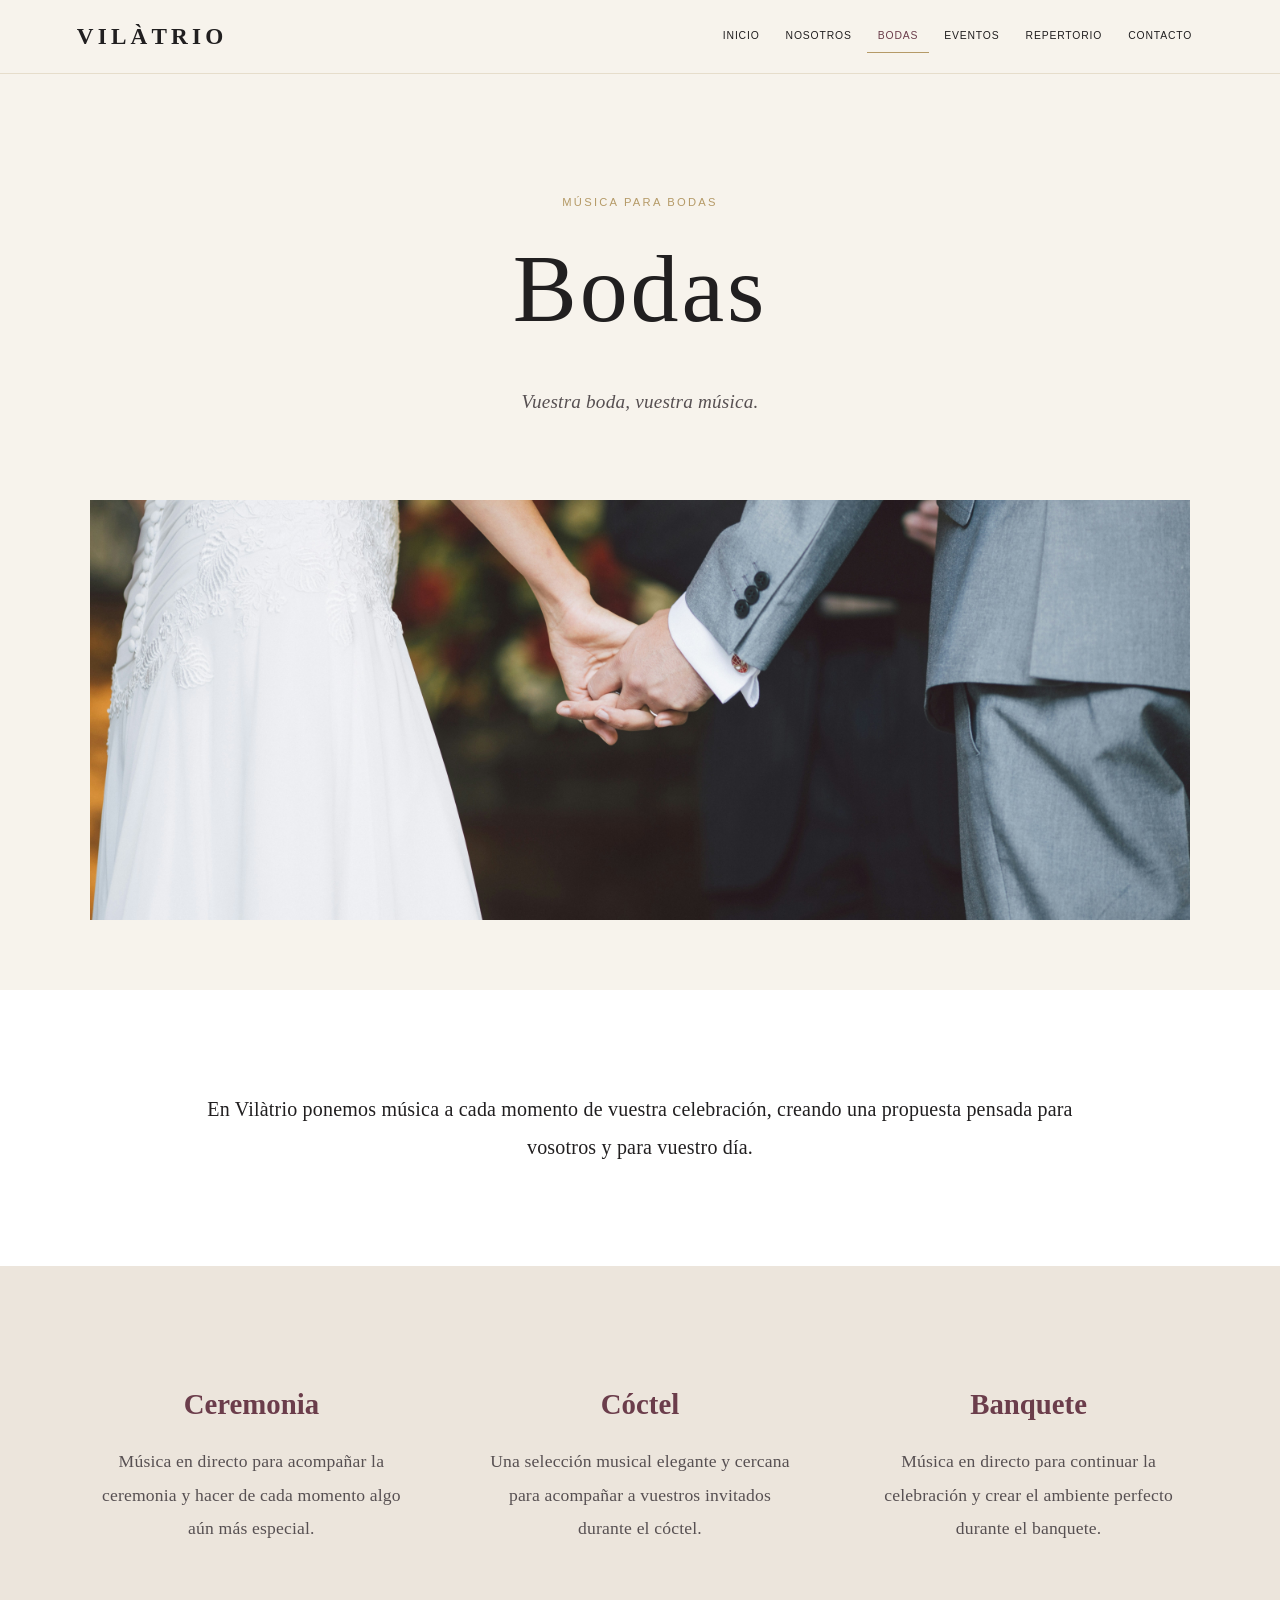
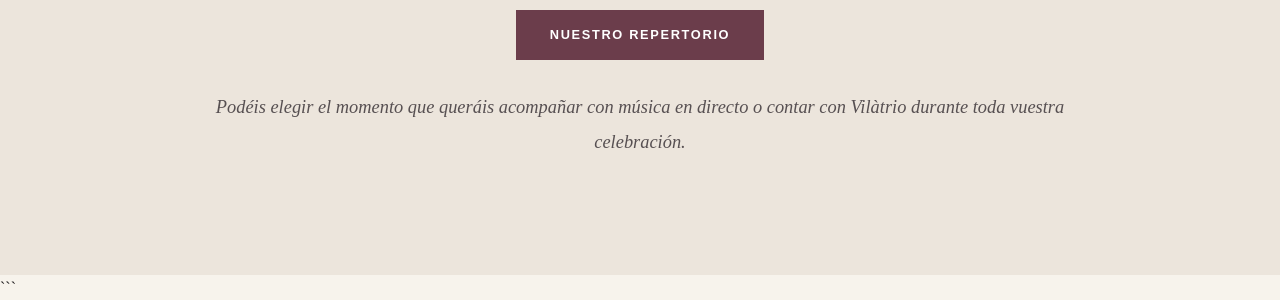
==== commit 28a477c7: "Update bodas.html" ====
--- a/bodas.html
+++ b/bodas.html
@@ -1,4 +1,4 @@
-```html
+
 <!doctype html>
 <html lang="es">
 
